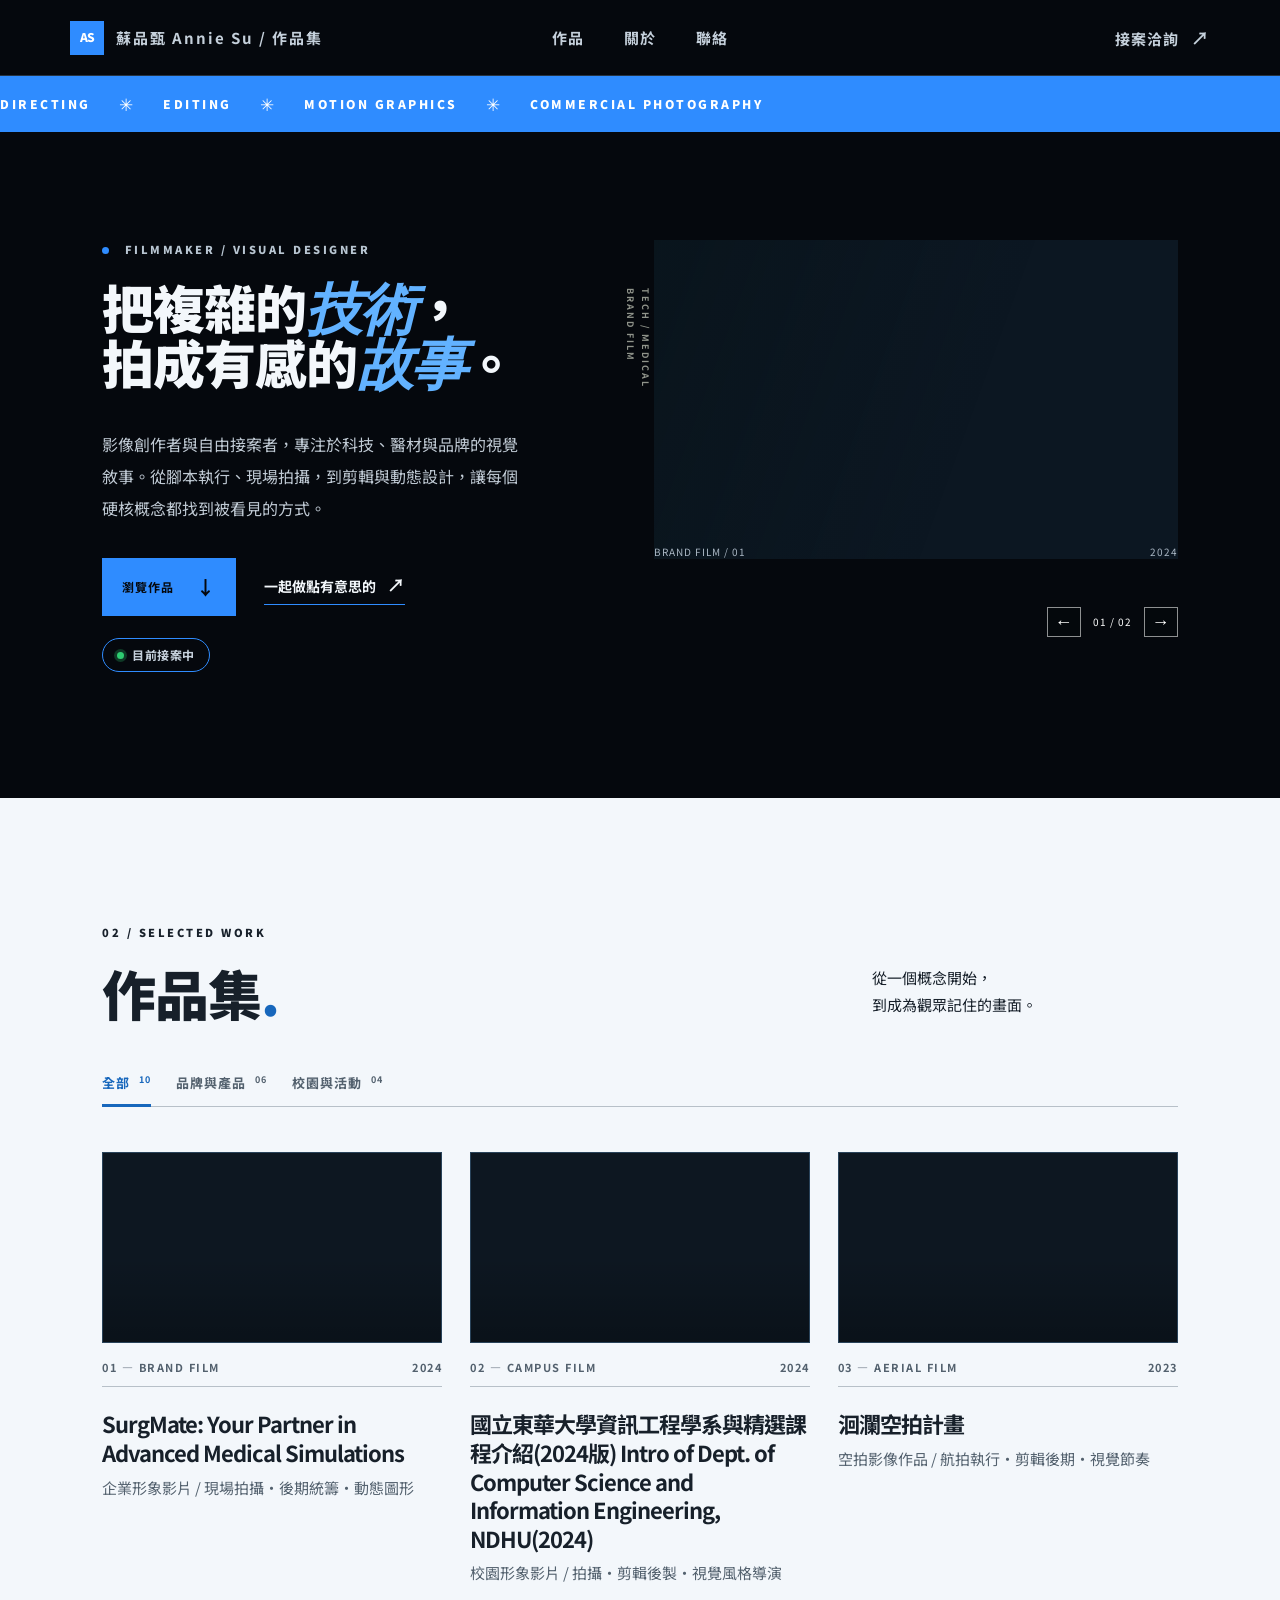
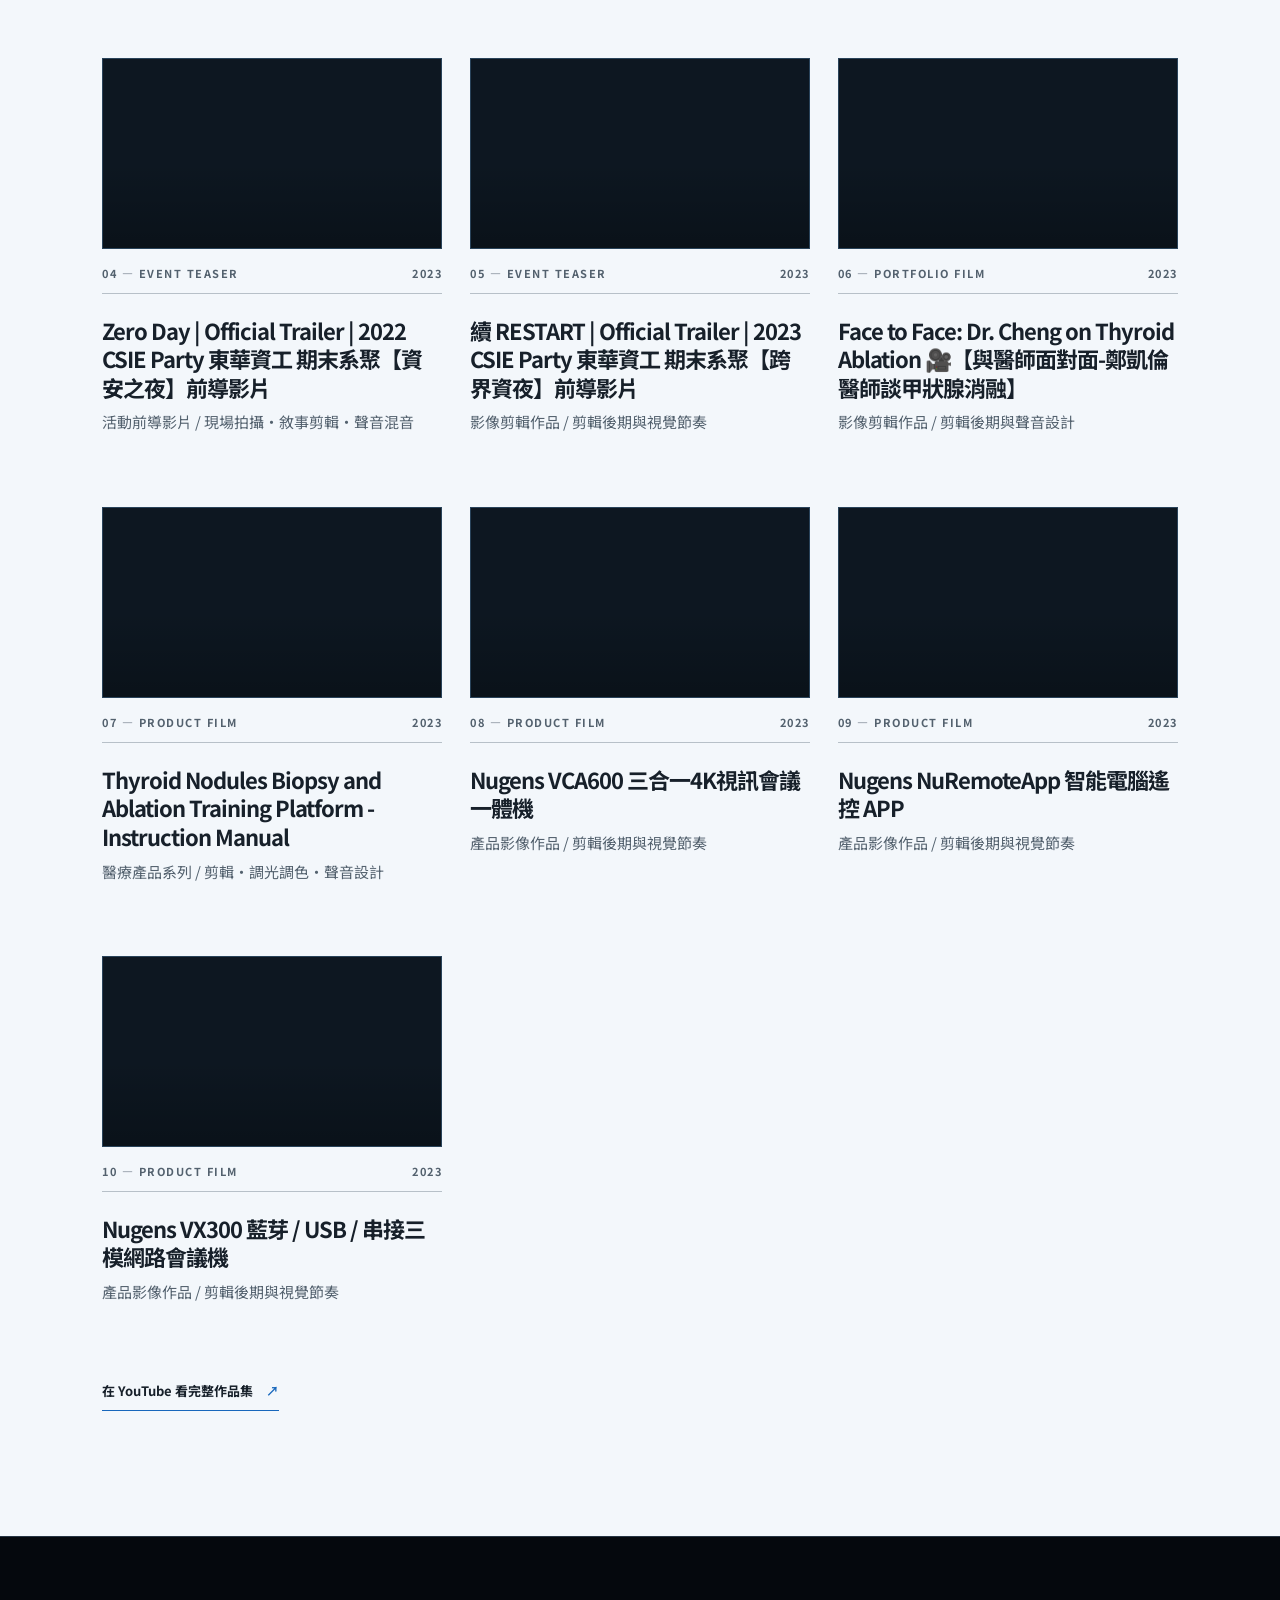
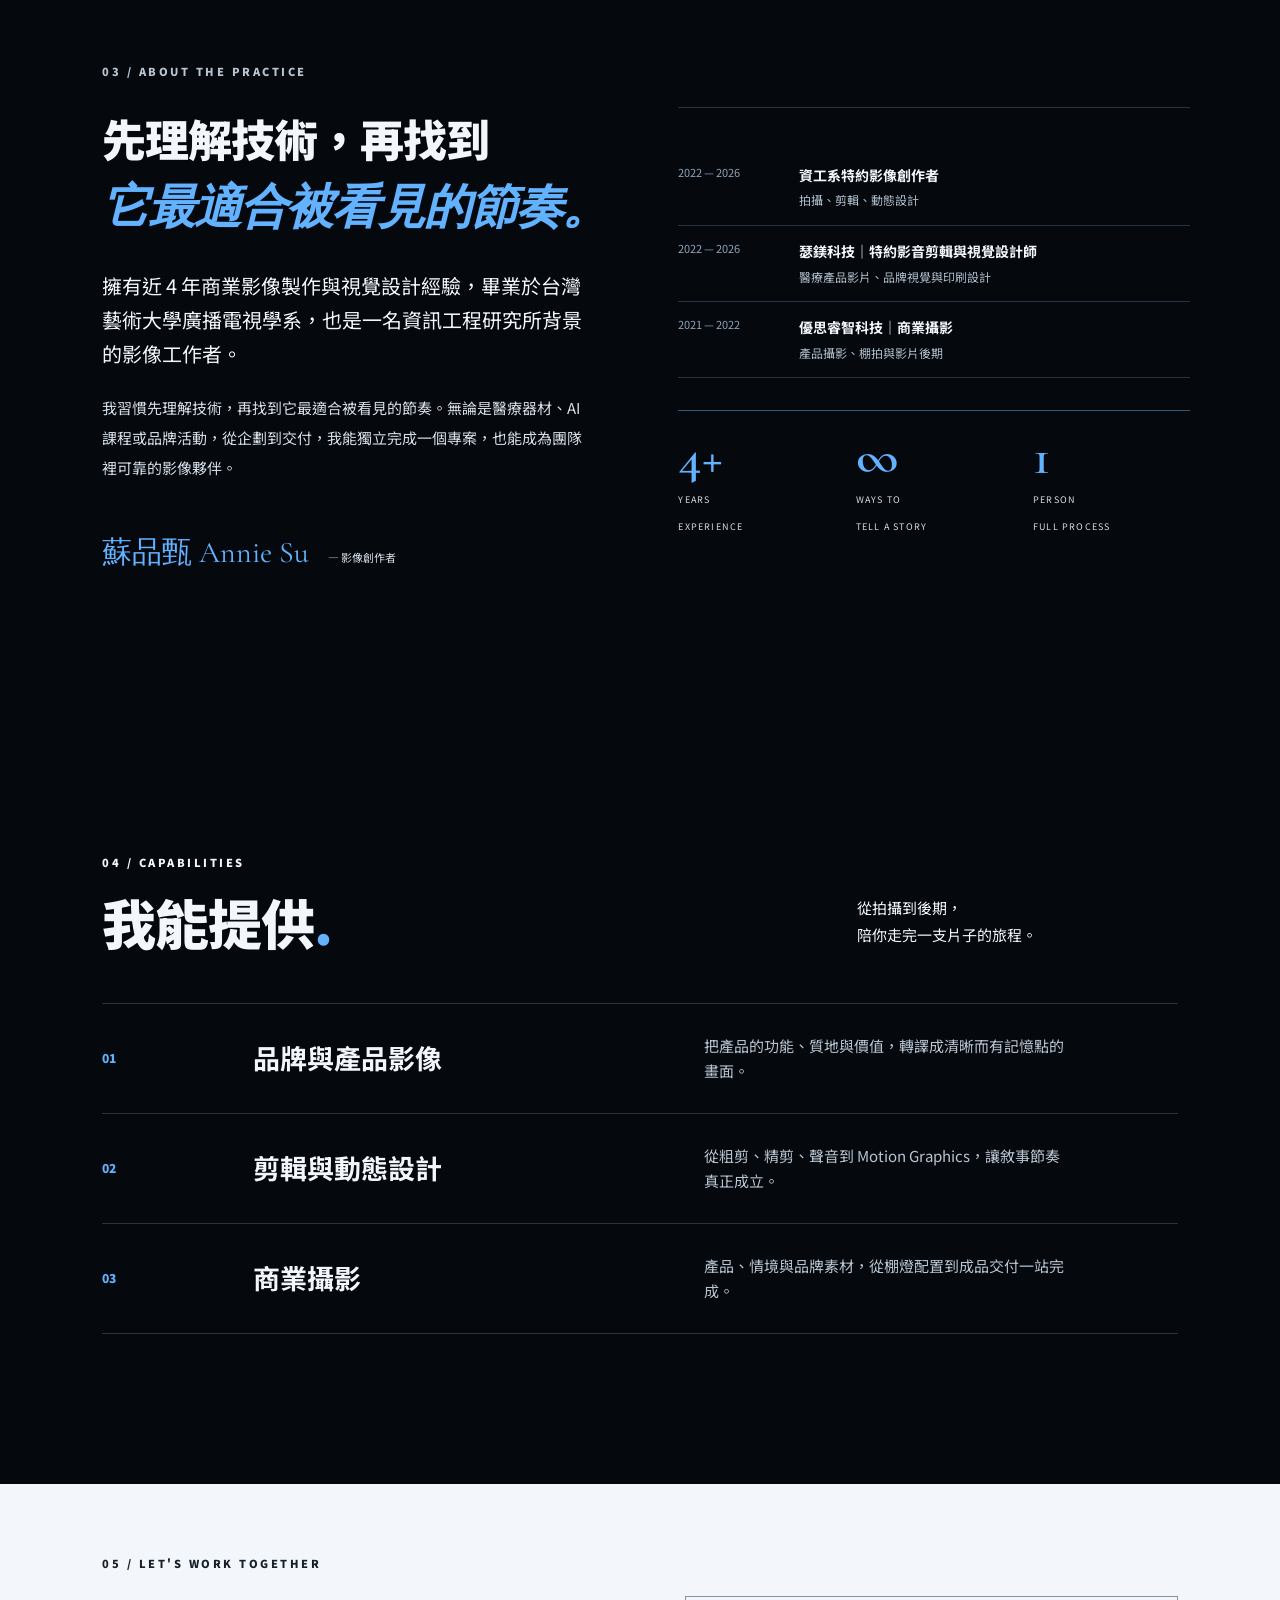
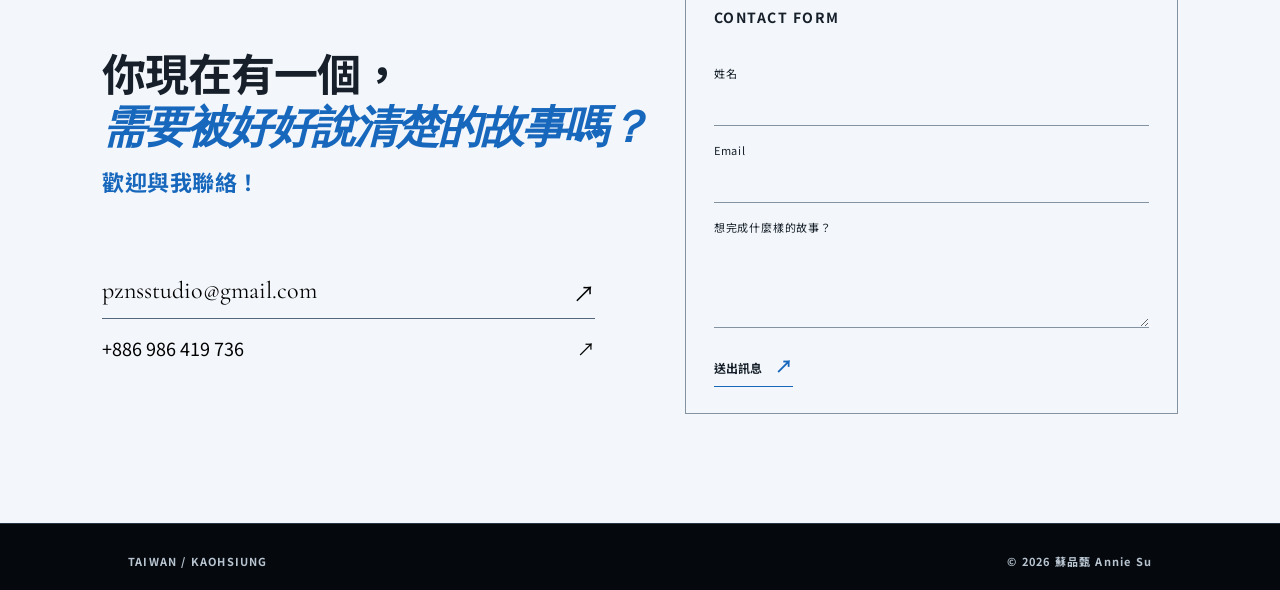
==== index.html @ aeddc02b "Update index.html" ====
<!doctype html>
<html lang="zh-Hant">
<head>
  <meta charset="UTF-8">
  <meta name="viewport" content="width=device-width, initial-scale=1.0">
  <meta name="description" content="蘇品甄 Annie Su 的影視製作與視覺設計作品集">
  <title>蘇品甄 Annie Su | Film & Visual Storytelling</title>
  <link rel="icon" type="image/svg+xml" href="favicon.svg">
  <link rel="preconnect" href="https://fonts.googleapis.com">
  <link rel="preconnect" href="https://fonts.gstatic.com" crossorigin>
  <link href="https://fonts.googleapis.com/css2?family=Cormorant+Garamond:wght@500;600;700&family=Noto+Sans+TC:wght@400;500;700;900&display=swap" rel="stylesheet">
  <link rel="stylesheet" href="style.css">
  <link rel="stylesheet" href="theme.css">
  <style>.contact-bottom{margin-bottom:-120px!important}@media(max-width:800px){.contact-bottom{margin-bottom:0!important}}</style>
  <style>.contact{position:relative}.contact-form{border:1px solid #7b8794;padding:26px 28px;background:rgba(255,255,255,.22);align-self:start;transform:translateY(-235px)}.contact-form-title{margin:0 0 22px;color:#17202a;font:700 14px var(--sans);letter-spacing:1.5px}.contact-bottom{transform:translateY(-120px)!important;margin-top:40px!important;align-items:baseline;padding-bottom:0}.contact{min-height:0!important;padding-bottom:0!important}@media(max-width:800px){.contact-form{padding:22px 20px;margin-top:40px;transform:none}.contact-bottom{transform:none!important}}</style>
  <style>.contact{background:var(--ink)!important;color:var(--paper)}.contact-top>p:last-child,.contact h2,.contact-email,.contact-phone{color:var(--paper)}.contact h2 em{color:#62b2ff}.contact-form{border-color:#52677b;background:#0d1721}.contact-form label{color:#b8c5d1}.contact-form input,.contact-form textarea{color:var(--paper);border-color:#52677b}.contact-form button{color:var(--paper);border-color:#62b2ff}.contact-bottom{background:var(--ink);color:#b8c5d1;border-top:1px solid #263443;padding:28px 10vw 20px;margin-top:0!important;transform:none!important}.contact-bottom span:nth-child(2){color:var(--paper)}
  </style>
  <style>.contact .eyebrow{color:#b8c5d1}.contact-top>p,.contact-top>p:last-child{color:#d5dee7}.contact h2{color:#f3f7fb}.contact h2 em{color:#62b2ff}.contact-details a,.contact-email,.contact-phone{color:#f3f7fb!important}.contact-email{border-color:#52677b!important}.contact-phone{border-color:transparent!important}.contact-form-title{color:#f3f7fb!important}.contact-form label{color:#b8c5d1!important}.contact-form input,.contact-form textarea{color:#f3f7fb!important;border-color:#6f8599!important;background:transparent}.contact-form input::placeholder,.contact-form textarea::placeholder{color:#9fb0bf}.contact-form button{color:#f3f7fb!important;border-color:#62b2ff!important}.contact-bottom{color:#b8c5d1!important}.contact-bottom span:nth-child(2){color:#f3f7fb!important}
  </style>
  <style>.contact{background:linear-gradient(90deg,#05080d 0%,#05080d 50%,#f3f7fb 50%,#f3f7fb 100%)!important}.contact-top>p:last-child{color:#17202a}.contact-form{background:#f3f7fb;border-color:#8493a1}.contact-form-title,.contact-form label{color:#17202a!important}.contact-form input,.contact-form textarea{color:#17202a!important;border-color:#8493a1!important}.contact-form button{color:#17202a!important;border-color:#1767bc!important}.contact-form button span{color:#1767bc}.contact-bottom{background:#05080d}@media(max-width:800px){.contact{background:#05080d!important}.contact-form{background:#f3f7fb}}
  </style>
  <style>.contact{background:#f3f7fb!important;color:#17202a}.contact .eyebrow,.contact-top>p,.contact-top>p:last-child,.contact h2,.contact-email,.contact-phone{color:#17202a!important}.contact h2 em{color:#1767bc}.contact-form{background:#f3f7fb;border-color:#8493a1}.contact-form-title,.contact-form label{color:#17202a!important}.contact-form input,.contact-form textarea{color:#17202a!important;border-color:#8493a1!important}.contact-form button{color:#17202a!important;border-color:#1767bc!important}.contact-bottom{background:#05080d;color:#b8c5d1!important}@media(max-width:800px){.contact{background:#f3f7fb!important}}
  </style>
  <style>.contact-form{margin-bottom:-235px}@media(max-width:800px){.contact-form{margin-bottom:0}}.contact-top>p:last-child{display:none}</style>
  <style>.contact h2{font-size:clamp(24px,2.8vw,30px)}@media(max-width:800px){.contact h2{font-size:clamp(26px,7vw,38px)}}</style>
  <style>.hero,.about{background:#05080d!important;color:#f3f7fb}.work,.services{background:#f3f7fb!important;color:#17202a}.work .eyebrow,.services .eyebrow,.work .section-heading h2,.services .section-heading h2,.work .section-note,.services .section-note{color:#17202a}.work .section-heading h2 span,.services .section-heading h2 span{color:#1767bc}.work .filter-bar{border-color:#b7c0c8}.work .filter{color:#53616e}.work .filter.active{color:#1767bc}.work .filter.active:after{background:#1767bc}.work .project-meta{border-color:#b7c0c8;color:#53616e}.work .project-card h3{color:#17202a}.work .project-card h3 em{color:#1767bc}.work .project-card p{color:#53616e}.work .all-work-link{border-color:#1767bc;color:#17202a}.work .all-work-link span{color:#1767bc}.services .service-list,.services .service-list>div{border-color:#b7c0c8}.services .service-list span{color:#1767bc}.services .service-list h3{color:#17202a}.services .service-list p{color:#53616e}.services .service-list>div{background:transparent}
  </style>
  <style>.services{background:#05080d!important;color:#f3f7fb}.services .eyebrow,.services .section-heading h2,.services .section-note{color:#f3f7fb}.services .section-heading h2 span{color:#62b2ff}.services .service-list,.services .service-list>div{border-color:#263443}.services .service-list span{color:#62b2ff}.services .service-list h3{color:#f3f7fb}.services .service-list p{color:#b8c5d1}
  </style>
  <style>.hero{padding-top:20vh;padding-bottom:20vh}@media(max-width:800px){.hero{padding-top:10vh;padding-bottom:10vh}}</style>
  </style>
  </style>
  </style>
  </style>
  <style>.contact h2{font-size:clamp(38px,4.5vw,66px);line-height:1.15;margin:50px 0 40px}</style>
  <style>:root{--section-space:clamp(80px,10vw,125px)}.hero,.work,.about,.services,.contact{padding-top:var(--section-space);padding-bottom:var(--section-space)}@media(max-width:800px){:root{--section-space:72px}.hero,.work,.about,.services,.contact{padding-top:var(--section-space);padding-bottom:var(--section-space)}}</style>
  <style>.about,.services,.contact{padding-top:125px;padding-bottom:150px}@media(max-width:800px){.about,.services,.contact{padding-top:85px;padding-bottom:100px}}</style>
  <style>.contact{padding-top:70px;padding-bottom:10px}@media(max-width:800px){.contact{padding-top:55px;padding-bottom:55px}}</style>
  <style>.contact{min-height:50;display:flex;flex-direction:column;padding-bottom:1}.contact-bottom{margin-top:70px}</style>
  <style>.contact-bottom{margin-top:20px;font-size:11px;letter-spacing:1.2px}</style>
  <style>.contact-grid{display:grid;grid-template-columns:minmax(250px,1fr) minmax(320px,1fr);gap:7vw;margin-top:35px}.contact-details{display:flex;flex-direction:column;gap:16px}.contact-email,.contact-phone{display:block;max-width:680px;padding-bottom:10px;border-bottom:1px solid #7b858f;font:20px var(--serif);color:var(--ink)}.contact-phone{font:16px var(--sans);border:0;padding:0}.contact-email span,.contact-phone span{float:right}.contact-form{display:grid;gap:16px}.contact-form label{display:grid;gap:6px;color:#3e4d5b;font:11px var(--sans);letter-spacing:.8px}.contact-form input,.contact-form textarea{width:100%;border:0;border-bottom:1px solid #8d99a4;background:transparent;color:var(--ink);font:16px var(--sans);padding:7px 0;outline:0;resize:vertical}.contact-form input:focus,.contact-form textarea:focus{border-color:#1767bc}.contact-form button{justify-self:start;border:0;border-bottom:1px solid var(--ink);background:transparent;color:var(--ink);cursor:pointer;font:700 12px var(--sans);padding:8px 0}.contact-form button span{color:#1767bc;font-size:18px;margin-left:10px}@media(max-width:800px){.contact-grid{display:block;margin-top:30px}.contact-form{margin-top:48px}.contact-bottom{margin-top:40px}}</style>
  <style>.contact{padding-bottom:60}.contact-bottom{align-items:baseline;transform:translateY(60px)}.contact-bottom span:first-child{transform:none}</style>
  <style>
    :root{--ink:#05080d;--paper:#f3f7fb;--lime:#2f8cff;--muted:#a6b2bf;--line:#263443}
    body{background:var(--ink);color:var(--paper);font-size:16px}
    .site-header{background:var(--ink);border-bottom-color:var(--line)}
    .brand span,.button-dark{background:#2f8cff;color:#05080d}.brand small,.header-mail,.nav{color:#c5d0db}
    .nav a:hover,.text-link:hover{color:#62b2ff}.hero{min-height:auto;align-items:start;padding-top:12vh;padding-bottom:8vh;background:radial-gradient(circle at 85% 20%,#102c4c,transparent 32%),var(--ink)}
    .hero h1,.section-heading h2,.project-card h3,.service-list h3{color:var(--paper)}.hero h1{font-size:clamp(38px,4.5vw,66px)}.hero h1 em{font-family:var(--serif);font-weight:600;font-style:italic;letter-spacing:-2px;color:#62b2ff}.project-card h3 em,.about h2 em{color:#62b2ff}
    .hero-intro{color:#c0cad4;font-size:16px;line-height:2}.eyebrow{color:#b8c5d1;font-size:11px}.dot{background:#2f8cff}
    .text-link{border-color:#2f8cff;color:var(--paper);font-size:14px}.hero-image-wrap{background:#0c1722;border-color:#31516b;aspect-ratio:auto;overflow:visible}.hero-image-wrap:after{pointer-events:none}.hero-image-wrap img,.hero-image-wrap iframe{width:100%;height:100%;display:block;border:0}.hero-carousel{position:relative;overflow:visible}.hero-slide{position:absolute;inset:0;width:100%;height:auto;overflow:visible;opacity:0;visibility:hidden;transition:opacity .45s ease;display:flex;flex-direction:column}.hero-slide.is-active{position:relative;opacity:1;visibility:visible}.hero-carousel.direction-next .hero-slide.is-active{animation:heroSlideFromRight .55s cubic-bezier(.2,.75,.25,1) both}.hero-carousel.direction-prev .hero-slide.is-active{animation:heroSlideFromLeft .55s cubic-bezier(.2,.75,.25,1) both}@keyframes heroSlideFromRight{from{opacity:0;transform:translateX(42px)}to{opacity:1;transform:translateX(0)}}@keyframes heroSlideFromLeft{from{opacity:0;transform:translateX(-42px)}to{opacity:1;transform:translateX(0)}}.hero-slide iframe{position:relative;inset:auto;aspect-ratio:16/9;height:auto;flex:none}.hero-slide .image-caption{position:static;order:2;display:flex;justify-content:space-between;padding:10px 0 0;color:#aab7c4;font:10px var(--sans);letter-spacing:1px}.hero-carousel-controls{position:absolute;right:0;top:calc(100% + 48px);display:flex;align-items:center;gap:12px;z-index:3;color:#fff;font-size:10px}.hero-carousel-button{width:34px;height:30px;border:1px solid rgba(255,255,255,.55);background:rgba(5,8,13,.75);color:#fff;cursor:pointer;font-size:18px;line-height:1}.hero-carousel-button:hover{background:#2f8cff;color:#05080d;border-color:#2f8cff}.hero-carousel-status{font:10px var(--sans);letter-spacing:1px}.hero-stamp,.marquee{background:#2f8cff;border-color:#2f8cff;color:#05080d}
    .section-note,.project-card p,.service-list p{color:#a9b5c0;font-size:15px}.filter{color:#9aa8b5;font-size:13px}.filter.active{color:#62b2ff}.filter.active:after{background:#2f8cff}
    .project-grid{grid-template-columns:repeat(3,minmax(0,1fr));gap:72px 28px;align-items:start}.project-card,.project-card:nth-child(even),.project-card.project-featured{margin-top:0;grid-column:span 1}.project-media{aspect-ratio:16/9;border:1px solid #29435a;background:#0d1721}.project-media:after{pointer-events:none}.project-media iframe{position:relative;z-index:1;width:100%;height:100%;display:block}.project-meta{border-color:var(--line);color:#9eabb7;font-size:11px}.project-card h3,.project-featured h3{font-size:22px;line-height:1.3}.project-card h3 em{font-size:1.12em}.all-work-link{border-color:#2f8cff;color:var(--paper)}.all-work-link span{color:#62b2ff}
    .playlist-section{background:#09121d}.playlist-frame{aspect-ratio:16/7;background:#03070b;border-color:#29435a}.playlist-frame iframe{width:100%;height:100%;display:block;border:0}.about{display:block;position:relative;background:#05080d;color:#f3f7fb;border-top:1px solid #263443}.about .eyebrow{color:#b8c5d1}.about h2{color:#f3f7fb}.about h2 em{color:#62b2ff}.about-layout{display:block}.about-main{width:calc(50% - 4vw)}.about-main>p:not(.eyebrow){color:#d5dee7;font-size:15px}.about-lead{color:#f3f7fb!important;font-size:20px!important}.about-right{position:absolute;top:170px;right:7vw;width:40%;margin-left:0;transform:none}.about-experience{border-top:1px solid #263443;padding-top:24px}.about-experience .eyebrow{margin-bottom:18px}.experience-item{display:grid;grid-template-columns:105px 1fr;gap:0 16px;border-bottom:1px solid #263443;padding:14px 0}.experience-item span{grid-row:span 2;color:#8fa4b8;font:11px var(--sans)}.experience-item strong{color:#f3f7fb;font-size:14px;font-weight:700}.experience-item small{color:#aebdca;font-size:12px;margin-top:3px}.about-facts{border-color:#385878;margin:32px 0 0;align-self:start}.about-facts strong,.signature{color:#62b2ff}.about-facts span,.signature span{color:#d5dee7}.services{background:var(--ink)}.service-list,.service-list>div{border-color:var(--line)}.service-list span{color:#62b2ff}.contact{background:var(--paper);color:var(--ink)}.contact h2 em{color:#1767bc}
    @media(max-width:1000px){.project-grid{grid-template-columns:repeat(2,minmax(0,1fr));gap:55px 22px}.project-card.project-featured{grid-column:span 1}}
    @media(max-width:800px){.hero h1,.contact h2{font-size:clamp(36px,10vw,56px)}.contact h2{line-height:1.15;margin:50px 0 40px}.project-grid{display:block}.project-card,.project-card.project-featured{margin:0 0 60px}.project-featured h3{font-size:29px}.project-card h3{font-size:22px}.playlist-frame{aspect-ratio:1.12}.about-layout{display:block}.about-main{width:auto}.about-right{position:static;width:auto;margin-left:0;transform:none}}
  </style>
  <style>.contact h2{font-size:clamp(24px,2.8vw,42px)!important}.contact .contact-details .contact-email,.contact .contact-details .contact-phone{font-size:24px!important;color:#000!important;-webkit-text-fill-color:#000!important}.contact .contact-details .contact-phone{font-size:18px!important}.contact .contact-details .contact-email span,.contact .contact-details .contact-phone span{color:#000!important;-webkit-text-fill-color:#000!important}.brand small{font-size:15px!important}.nav{font-size:15px!important}.header-mail{font-size:15px!important}@media(max-width:800px){.contact h2{font-size:clamp(26px,7vw,38px)!important}.contact .contact-details .contact-email{font-size:20px!important}.contact .contact-details .contact-phone{font-size:16px!important}.brand small{font-size:11px!important}.nav{font-size:13px!important}.header-mail{font-size:12px!important}}
  </style>
  <style>.contact{padding-bottom:64px!important}@media(max-width:800px){.contact{padding-bottom:40px!important}}</style>
  <style>.hero{padding-bottom:14vh}@media(max-width:800px){.hero{padding-bottom:10vh}}</style>
  <style>.marquee{color:#fff!important}</style>
  <style>.site-header{position:relative}.nav{position:absolute;left:50%;top:50%;transform:translate(-50%,-50%)}</style>
  <style>.brand span{color:#fff!important}</style>
  <style>.marquee{overflow:hidden}.marquee-track{animation:marqueeScrollOnce 24s linear infinite!important;white-space:nowrap}</style>
  <style>.contact-bottom span:last-child{display:none!important}</style>
  <style>.contact-bottom span:nth-child(2){color:#b8c5d1!important}</style>
  <style>.contact-subnote{margin:-30px 0 40px;font-size:22px;font-weight:700;letter-spacing:.5px;color:#1767bc}@media(max-width:800px){.contact-subnote{margin:-20px 0 30px;font-size:18px}}</style>
  <style>.hero h1,.section-heading h2,.about h2,.contact h2{letter-spacing:-1px!important}</style>
  <style>.contact h2{font-size:56px!important}@media(max-width:800px){.contact h2{font-size:48px!important}}@keyframes marqueeScrollOnce{from{transform:translateX(100vw)}to{transform:translateX(-100%)}}</style>
  <style>.contact-form-title{margin-top:-16px!important}.contact-form{transform:translateY(-280px)!important}@media(max-width:800px){.contact-form{transform:none!important}}</style>
  <style>.hero-status{display:inline-flex;align-items:center;gap:8px;margin:22px 0 0;padding:6px 14px;border:1px solid #2f8cff;border-radius:20px;color:#c5d0db;font-size:12px;font-weight:700;letter-spacing:.5px}.hero-status-dot{width:7px;height:7px;border-radius:50%;background:#2ecc71;box-shadow:0 0 0 3px rgba(46,204,113,.25)}</style>
  <style>.section-heading h2{font-size:54px!important}.about h2,.contact h2{font-size:48px!important}@media(max-width:800px){.section-heading h2{font-size:42px!important}.about h2,.contact h2{font-size:40px!important}}</style>
  <style>.about h2,.contact h2{font-size:44px!important}@media(max-width:800px){.about h2,.contact h2{font-size:34px!important}}</style>
  <style>.hero h1{font-size:52px!important}@media(max-width:800px){.hero h1{font-size:38px!important}}</style>
  <style>.about .section-heading{margin-bottom:24px!important}.about h2{line-height:1.5!important;margin:0!important}</style>
</head>
<body>
  <header class="site-header">
    <a class="brand" href="#top" aria-label="回到首頁"><span>AS</span><small>蘇品甄 Annie Su / 作品集</small></a>
    <nav class="nav" aria-label="主要導覽">
      <a href="#work">作品</a>
      <a href="#about">關於</a>
      <a href="#contact">聯絡</a>
    </nav>
    <a class="header-mail" href="#contact">接案洽詢 <span>↗</span></a>
  </header>

  <main id="top">
    <section class="marquee" aria-label="專業領域">
      <div class="marquee-track"><span>DIRECTING</span><b>✳</b><span>EDITING</span><b>✳</b><span>MOTION GRAPHICS</span><b>✳</b><span>COMMERCIAL PHOTOGRAPHY</span></div>
    </section>
    <section class="hero section-pad">
      <div class="hero-copy">
        <p class="eyebrow"><span class="dot"></span> FILMMAKER / VISUAL DESIGNER</p>
        <h1>把複雜的<em>技術</em>，<br>拍成有感的<em>故事</em>。</h1>
        <p class="hero-intro">影像創作者與自由接案者，專注於科技、醫材與品牌的視覺敘事。從腳本執行、現場拍攝，到剪輯與動態設計，讓每個硬核概念都找到被看見的方式。</p>
        <div class="hero-actions">
          <a class="button button-dark" href="#work">瀏覽作品 <span>↓</span></a>
          <a class="text-link" href="#contact">一起做點有意思的 <span>↗</span></a>
        </div>
        <p class="hero-status"><span class="hero-status-dot"></span>目前接案中</p>
      </div>
      <div class="hero-visual">
        <div class="hero-image-wrap hero-carousel" aria-label="主打影片輪播">
          <div class="hero-slide is-active"><iframe src="https://www.youtube.com/embed/hBSYGhHjJ7w?autoplay=1&mute=1&playsinline=1&rel=0" title="企業形象影片" loading="eager" allow="accelerometer; autoplay; clipboard-write; encrypted-media; gyroscope; picture-in-picture; web-share" allowfullscreen></iframe><div class="image-caption"><span>BRAND FILM / 01</span><span>2024</span></div></div>
          <div class="hero-slide"><iframe src="https://www.youtube.com/embed/25F6uDLEx1c?autoplay=1&mute=1&playsinline=1&rel=0" title="國立東華資工系 2024 招生影片" loading="lazy" allow="accelerometer; autoplay; clipboard-write; encrypted-media; gyroscope; picture-in-picture; web-share" allowfullscreen></iframe><div class="image-caption"><span>CAMPUS FILM / 02</span><span>2024</span></div></div>
          <div class="hero-carousel-controls"><button class="hero-carousel-button" type="button" data-carousel-prev aria-label="上一支主打影片">←</button><span class="hero-carousel-status">01 / 02</span><button class="hero-carousel-button" type="button" data-carousel-next aria-label="下一支主打影片">→</button></div>
        </div>
        <div class="hero-side-note">TECH / MEDICAL<br>BRAND FILM</div>
      </div>
    </section>

    <section class="work section-pad" id="work">
      <div class="section-heading">
        <div><p class="eyebrow">02 / SELECTED WORK</p><h2>作品集<span>.</span></h2></div>
        <p class="section-note">從一個概念開始，<br>到成為觀眾記住的畫面。</p>
      </div>
      <div class="filter-bar" role="group" aria-label="作品分類">
        <button class="filter active" data-filter="all">全部 <sup>10</sup></button>
        <button class="filter" data-filter="brand">品牌與產品 <sup>06</sup></button>
        <button class="filter" data-filter="campus">校園與活動 <sup>04</sup></button>
      </div>
      <div class="project-grid">
        <article class="project-card project-featured" data-category="brand">
          <div class="project-media"><iframe style="width:100%;height:100%;border:0;display:block" src="https://www.youtube.com/embed/hBSYGhHjJ7w" title="企業形象影片" loading="lazy" allow="accelerometer; autoplay; clipboard-write; encrypted-media; gyroscope; picture-in-picture; web-share" allowfullscreen></iframe></div>
          <div class="project-meta"><span>01 — BRAND FILM</span><span>2024</span></div>
          <h3>SurgMate: Your Partner in Advanced Medical Simulations</h3>
          <p>企業形象影片 / 現場拍攝・後期統籌・動態圖形</p>
        </article>
        <article class="project-card project-featured project-featured-campus" data-category="campus">
          <div class="project-media"><iframe style="width:100%;height:100%;border:0;display:block" src="https://www.youtube.com/embed/25F6uDLEx1c" title="國立東華資工系 2024 招生影片" loading="lazy" allow="accelerometer; autoplay; clipboard-write; encrypted-media; gyroscope; picture-in-picture; web-share" allowfullscreen></iframe></div>
          <div class="project-meta"><span>02 — CAMPUS FILM</span><span>2024</span></div>
          <h3>國立東華大學資訊工程學系與精選課程介紹(2024版) Intro of Dept. of Computer Science and Information Engineering, NDHU(2024)</h3>
          <p>校園形象影片 / 拍攝・剪輯後製・視覺風格導演</p>
        </article>
        <article class="project-card" data-category="campus">
          <div class="project-media"><iframe style="width:100%;height:100%;border:0;display:block" src="https://www.youtube.com/embed/MjLD7ILRKbI" title="洄瀾空拍計畫" loading="lazy" allow="accelerometer; autoplay; clipboard-write; encrypted-media; gyroscope; picture-in-picture; web-share" allowfullscreen></iframe></div>
          <div class="project-meta"><span>03 — AERIAL FILM</span><span>2023</span></div>
          <h3>洄瀾空拍計畫</h3>
          <p>空拍影像作品 / 航拍執行・剪輯後期・視覺節奏</p>
        </article>
        <article class="project-card" data-category="campus">
          <div class="project-media"><iframe style="width:100%;height:100%;border:0;display:block" src="https://www.youtube.com/embed/8z_ahuklfuI" title="資安之夜前導影片" loading="lazy" allow="accelerometer; autoplay; clipboard-write; encrypted-media; gyroscope; picture-in-picture; web-share" allowfullscreen></iframe></div>
          <div class="project-meta"><span>04 — EVENT TEASER</span><span>2023</span></div>
          <h3>Zero Day | Official Trailer | 2022 CSIE Party 東華資工 期末系聚【資安之夜】前導影片</h3>
          <p>活動前導影片 / 現場拍攝・敘事剪輯・聲音混音</p>
        </article>
        <article class="project-card" data-category="campus">
          <div class="project-media"><iframe style="width:100%;height:100%;border:0;display:block" src="https://www.youtube.com/embed/S0kFwiOZrYU" title="作品集影片 S0kFwiOZrYU" loading="lazy" allow="accelerometer; autoplay; clipboard-write; encrypted-media; gyroscope; picture-in-picture; web-share" allowfullscreen></iframe></div>
          <div class="project-meta"><span>05 — EVENT TEASER</span><span>2023</span></div>
          <h3>續 RESTART | Official Trailer | 2023 CSIE Party 東華資工 期末系聚【跨界資夜】前導影片</h3>
          <p>影像剪輯作品 / 剪輯後期與視覺節奏</p>
        </article>
        <article class="project-card" data-category="brand">
          <div class="project-media"><iframe style="width:100%;height:100%;border:0;display:block" src="https://www.youtube.com/embed/odRZ7FwY9UM" title="作品集影片 odRZ7FwY9UM" loading="lazy" allow="accelerometer; autoplay; clipboard-write; encrypted-media; gyroscope; picture-in-picture; web-share" allowfullscreen></iframe></div>
          <div class="project-meta"><span>06 — PORTFOLIO FILM</span><span>2023</span></div>
          <h3>Face to Face: Dr. Cheng on Thyroid Ablation 🎥【與醫師面對面-鄭凱倫醫師談甲狀腺消融】</h3>
          <p>影像剪輯作品 / 剪輯後期與聲音設計</p>
        </article>
        <article class="project-card" data-category="brand">
          <div class="project-media"><iframe style="width:100%;height:100%;border:0;display:block" src="https://www.youtube.com/embed/dpRZTDgmmaQ" title="產品介紹影片" loading="lazy" allow="accelerometer; autoplay; clipboard-write; encrypted-media; gyroscope; picture-in-picture; web-share" allowfullscreen></iframe></div>
          <div class="project-meta"><span>07 — PRODUCT FILM</span><span>2023</span></div>
          <h3>Thyroid Nodules Biopsy and Ablation Training Platform - Instruction Manual</h3>
          <p>醫療產品系列 / 剪輯・調光調色・聲音設計</p>
        </article>
        <article class="project-card" data-category="brand">
          <div class="project-media"><iframe style="width:100%;height:100%;border:0;display:block" src="https://www.youtube.com/embed/XEGN2Q0KSWo" title="作品集影片 XEGN2Q0KSWo" loading="lazy" allow="accelerometer; autoplay; clipboard-write; encrypted-media; gyroscope; picture-in-picture; web-share" allowfullscreen></iframe></div>
          <div class="project-meta"><span>08 — PRODUCT FILM</span><span>2023</span></div>
          <h3>Nugens VCA600 三合一4K視訊會議一體機</h3>
          <p>產品影像作品 / 剪輯後期與視覺節奏</p>
        </article>
        <article class="project-card" data-category="brand">
          <div class="project-media"><iframe style="width:100%;height:100%;border:0;display:block" src="https://www.youtube.com/embed/LPblk1l-Nj0" title="作品集影片 LPblk1l-Nj0" loading="lazy" allow="accelerometer; autoplay; clipboard-write; encrypted-media; gyroscope; picture-in-picture; web-share" allowfullscreen></iframe></div>
          <div class="project-meta"><span>09 — PRODUCT FILM</span><span>2023</span></div>
          <h3>Nugens NuRemoteApp 智能電腦遙控 APP</h3>
          <p>產品影像作品 / 剪輯後期與視覺節奏</p>
        </article>
        <article class="project-card" data-category="brand">
          <div class="project-media"><iframe style="width:100%;height:100%;border:0;display:block" src="https://www.youtube.com/embed/qwVXM6mpIqM" title="作品集影片 qwVXM6mpIqM" loading="lazy" allow="accelerometer; autoplay; clipboard-write; encrypted-media; gyroscope; picture-in-picture; web-share" allowfullscreen></iframe></div>
          <div class="project-meta"><span>10 — PRODUCT FILM</span><span>2023</span></div>
          <h3>Nugens VX300 藍芽 / USB / 串接三模網路會議機</h3>
          <p>產品影像作品 / 剪輯後期與視覺節奏</p>
        </article>
      </div>
      <a class="all-work-link" href="https://www.youtube.com/playlist?list=PLgzaFagdpoWmmlijDgVe1PpTuX2jHR37t" target="_blank" rel="noreferrer">在 YouTube 看完整作品集 <span>↗</span></a>
    </section>

    <section class="about section-pad" id="about">
      <div class="section-heading"><div><p class="eyebrow">03 / ABOUT THE PRACTICE</p><h2>先理解技術，再找到<br><em>它最適合被看見的節奏。</em></h2></div></div>
      <div class="about-layout"><div class="about-main"><p class="about-lead">擁有近 4 年商業影像製作與視覺設計經驗，畢業於台灣藝術大學廣播電視學系，也是一名資訊工程研究所背景的影像工作者。</p><p>我習慣先理解技術，再找到它最適合被看見的節奏。無論是醫療器材、AI 課程或品牌活動，從企劃到交付，我能獨立完成一個專案，也能成為團隊裡可靠的影像夥伴。</p><div class="signature">Annie Su <span>— 影像創作者</span></div></div><div class="about-right"><div class="about-experience"><p class="eyebrow"Experience</p><div class="experience-item"><span>2022 — 2026</span><strong>資工系特約影像創作者</strong><small>拍攝、剪輯、動態設計</small></div><div class="experience-item"><span>2022 — 2026</span><strong>瑟鎂科技｜特約影音剪輯與視覺設計師</strong><small>醫療產品影片、品牌視覺與印刷設計</small></div><div class="experience-item"><span>2021 — 2022</span><strong>優思睿智科技｜商業攝影</strong><small>產品攝影、棚拍與影片後期</small></div></div><div class="about-facts"><div><strong>4+</strong><span>YEARS<br>EXPERIENCE</span></div><div><strong>∞</strong><span>WAYS TO<br>TELL A STORY</span></div><div><strong>1</strong><span>PERSON<br>FULL PROCESS</span></div></div></div></div>
    </section>

    <section class="services section-pad"><div class="section-heading"><div><p class="eyebrow">04 / CAPABILITIES</p><h2>我能提供<span>.</span></h2></div><p class="section-note">從拍攝到後期，<br>陪你走完一支片子的旅程。</p></div><div class="service-list"><div><span>01</span><h3>品牌與產品影像</h3><p>把產品的功能、質地與價值，轉譯成清晰而有記憶點的畫面。</p></div><div><span>02</span><h3>剪輯與動態設計</h3><p>從粗剪、精剪、聲音到 Motion Graphics，讓敘事節奏真正成立。</p></div><div><span>03</span><h3>商業攝影</h3><p>產品、情境與品牌素材，從棚燈配置到成品交付一站完成。</p></div></div></section>

    <section class="contact section-pad" id="contact"><div class="contact-top"><p class="eyebrow">05 / LET'S WORK TOGETHER</p><p></p></div><h2>你現在有一個，<br><em>需要被好好說清楚的故事嗎？</em></h2><p class="contact-subnote">歡迎與我聯絡！</p><div class="contact-grid"><div class="contact-details"><a class="contact-email" href="mailto:pznsstudio@gmail.com">pznsstudio@gmail.com <span>↗</span></a><a class="contact-phone" href="tel:+886986419736">+886 986 419 736 <span>↗</span></a></div><form class="contact-form" id="contact-form"><label>姓名<input name="name" type="text" autocomplete="name" required></label><label>Email<input name="email" type="email" autocomplete="email" required></label><label>想完成什麼樣的故事？<textarea name="message" rows="3" required></textarea></label><button type="submit">送出訊息 <span>↗</span></button></form></div><div class="contact-bottom"><span>TAIWAN / KAOHSIUNG</span><span>© 2026 ANNIE SU</span><span>INSTAGRAM ↗ &nbsp; YOUTUBE ↗</span></div></section>
  </main>
  <script src="script.js"></script>
  <script>const signatureName = document.querySelector('.signature'); if (signatureName) signatureName.firstChild.textContent = '蘇品甄 Annie Su '; const copyrightName = document.querySelector('.contact-bottom span:nth-child(2)'); if (copyrightName) copyrightName.textContent = '© 2026 蘇品甄 Annie Su';</script>
  <script>
    const GOOGLE_FORM_ACTION = 'https://docs.google.com/forms/d/e/1FAIpQLScVlr1CBbJDIQFR8pNjgcPwsn0BJv1cu5yLzQ3pRCHKy5hE-Q/formResponse';
    const GOOGLE_FORM_ENTRIES = { name: 'entry.987879063', email: 'entry.1879893932', message: 'entry.569347642' };
    const contactForm = document.querySelector('#contact-form');
    const contactSubmitButton = contactForm?.querySelector('button[type="submit"]');
    const contactSubmitLabel = contactSubmitButton?.innerHTML;
    contactForm?.addEventListener('submit', async (event) => {
      event.preventDefault();
      const formData = new FormData(contactForm);
      const googleFormData = new URLSearchParams();
      googleFormData.append(GOOGLE_FORM_ENTRIES.name, formData.get('name'));
      googleFormData.append(GOOGLE_FORM_ENTRIES.email, formData.get('email'));
      googleFormData.append(GOOGLE_FORM_ENTRIES.message, formData.get('message'));
      if (contactSubmitButton) { contactSubmitButton.disabled = true; contactSubmitButton.textContent = '送出中...'; }
      try {
        await fetch(GOOGLE_FORM_ACTION, { method: 'POST', mode: 'no-cors', body: googleFormData });
        if (contactSubmitButton) contactSubmitButton.textContent = '已送出，謝謝！';
        contactForm.reset();
      } catch (error) {
        if (contactSubmitButton) contactSubmitButton.textContent = '送出失敗，請直接寄信給我';
      } finally {
        setTimeout(() => { if (contactSubmitButton) { contactSubmitButton.disabled = false; contactSubmitButton.innerHTML = contactSubmitLabel; } }, 4000);
      }
    });
  </script>
  <script>const contactFooter = document.querySelector('.contact-bottom'); const contactSection = document.querySelector('.contact'); if (contactFooter && contactFooter.tagName !== 'FOOTER') { const footerElement = document.createElement('footer'); footerElement.className = contactFooter.className; footerElement.innerHTML = contactFooter.innerHTML; contactFooter.replaceWith(footerElement); } const footerElement = document.querySelector('footer.contact-bottom'); if (footerElement && contactSection) contactSection.after(footerElement);</script>
  <script>const contactFormElement = document.querySelector('#contact-form'); if (contactFormElement && !contactFormElement.querySelector('.contact-form-title')) { const contactFormTitle = document.createElement('h3'); contactFormTitle.className = 'contact-form-title'; contactFormTitle.textContent = 'CONTACT FORM'; contactFormElement.prepend(contactFormTitle); }</script>
</body>
</html>
---- style.css ----
@import url('https://fonts.googleapis.com/css2?family=Cormorant+Garamond:wght@500;600;700&family=Noto+Sans+TC:wght@400;500;700;900&display=swap');
:root{--ink:#1e2220;--paper:#f2f0eb;--lime:#c8e86b;--muted:#747873;--line:#c9cbc3;--serif:'Cormorant Garamond',Georgia,serif;--sans:'Noto Sans TC',sans-serif}*{box-sizing:border-box}html{scroll-behavior:smooth}body{margin:0;background:var(--paper);color:var(--ink);font-family:var(--sans);font-size:15px;line-height:1.7}a{color:inherit;text-decoration:none}.site-header{height:80px;display:flex;align-items:center;justify-content:space-between;padding:0 5.5vw;border-bottom:1px solid var(--line);position:relative;z-index:2}.brand{display:flex;align-items:center;gap:12px;font-weight:900;font-size:18px}.brand span{display:grid;place-items:center;width:34px;height:34px;background:var(--ink);color:var(--lime);font-size:12px;letter-spacing:-1px}.brand small{font-size:10px;letter-spacing:2px;font-weight:700}.nav{display:flex;gap:40px;font-size:12px;font-weight:700;letter-spacing:1px}.nav a{transition:color .25s}.nav a:hover,.text-link:hover{color:#788e28}.header-mail{font-size:12px;font-weight:700;letter-spacing:1px}.header-mail span,.text-link span,.contact-email span{font-size:18px;margin-left:8px}.section-pad{padding-left:8vw;padding-right:8vw}.hero{min-height:calc(100vh - 80px);display:grid;grid-template-columns:43% 57%;align-items:center;padding-top:7vh;padding-bottom:7vh;position:relative}.eyebrow{font-size:10px;letter-spacing:2.5px;font-weight:900;margin:0 0 25px;color:#69706a}.dot{display:inline-block;width:7px;height:7px;border-radius:50%;background:var(--lime);margin-right:10px}.hero h1{font-size:clamp(54px,7vw,108px);line-height:.92;letter-spacing:-4px;margin:0 0 35px;font-weight:900}.hero h1 em,.about h2 em,.contact h2 em,h3 em{font-family:var(--serif);font-weight:600;font-style:italic;letter-spacing:-2px}.hero h1 em{font-size:1.08em;color:#505550}.hero-intro{max-width:420px;color:var(--muted);font-size:14px;line-height:2;margin-bottom:34px}.hero-actions{display:flex;align-items:center;gap:28px}.button{display:inline-flex;align-items:center;gap:22px;padding:13px 20px;font-size:12px;font-weight:700;letter-spacing:1px}.button-dark{background:var(--ink);color:var(--paper)}.button-dark span{font-size:19px;color:var(--lime)}.text-link{font-size:12px;font-weight:700;border-bottom:1px solid var(--ink);padding-bottom:4px}.hero-visual{position:relative;padding-left:7vw}.hero-image-wrap{position:relative;width:100%;max-width:660px;aspect-ratio:1.16;overflow:hidden;background:#121716}.hero-image-wrap:after{content:'';position:absolute;inset:0;background:linear-gradient(110deg,rgba(4,16,17,.3),transparent 60%)}.hero-image-wrap img{width:100%;height:100%;object-fit:cover;filter:saturate(.75);transform:scale(1.02);transition:transform 1s}.hero-image-wrap:hover img{transform:scale(1.08)}.image-caption{position:absolute;bottom:16px;left:18px;right:18px;display:flex;justify-content:space-between;color:white;font-size:9px;letter-spacing:1.5px;z-index:1}.hero-stamp{position:absolute;right:-13px;bottom:-47px;width:135px;height:135px;border:1px solid var(--ink);border-radius:50%;display:grid;place-content:center;text-align:center;font-weight:900;font-size:14px;line-height:1.15;transform:rotate(-14deg);background:var(--lime);z-index:1}.hero-stamp span{font-family:var(--serif);font-size:21px;font-style:italic}.hero-side-note{position:absolute;left:calc(7vw - 32px);top:15%;writing-mode:vertical-rl;font-size:9px;letter-spacing:2px;font-weight:700;color:var(--muted)}.marquee{overflow:hidden;background:var(--lime);padding:12px 0;border-top:1px solid var(--ink);border-bottom:1px solid var(--ink);white-space:nowrap}.marquee-track{display:inline-flex;align-items:center;gap:28px;animation:scroll 26s linear infinite;font-size:12px;letter-spacing:2.5px;font-weight:900}.marquee b{font-size:17px;font-weight:400}@keyframes scroll{to{transform:translateX(-50%)}}.work{padding-top:125px;padding-bottom:150px}.section-heading{display:flex;justify-content:space-between;align-items:end;margin-bottom:55px}.section-heading h2{font-size:64px;line-height:.95;letter-spacing:-3px;margin:0;font-weight:900}.section-heading h2 span{color:#93b931}.section-note{font-size:13px;line-height:1.8;color:var(--muted);margin:0 11vw 0 0}.filter-bar{display:flex;gap:25px;border-bottom:1px solid var(--line);margin-bottom:45px}.filter{border:0;background:none;padding:0 0 13px;color:var(--muted);cursor:pointer;font:700 12px var(--sans);letter-spacing:1px;position:relative}.filter.active{color:var(--ink)}.filter.active:after{content:'';height:3px;position:absolute;bottom:-1px;left:0;right:0;background:var(--ink)}.filter sup{font-size:9px;margin-left:5px}.project-grid{display:grid;grid-template-columns:1.3fr 1fr;gap:75px 5vw}.project-card{transition:opacity .3s,transform .3s}.project-card.hidden{display:none}.project-card:nth-child(even){margin-top:90px}.project-media{display:block;aspect-ratio:1.65;overflow:hidden;position:relative;background:#d8d9d2}.project-media img{width:100%;height:100%;display:block;object-fit:cover;transition:transform .7s,filter .4s;filter:saturate(.72)}.project-media:after{content:'';position:absolute;inset:0;background:linear-gradient(0deg,rgba(0,0,0,.48),transparent 45%);opacity:.5;transition:opacity .3s}.project-media:hover img{transform:scale(1.06);filter:saturate(1)}.project-media:hover:after{opacity:.8}.play{position:absolute;bottom:16px;right:17px;color:#fff;font-size:11px;font-weight:700;letter-spacing:1px;z-index:1}.project-meta{display:flex;justify-content:space-between;border-bottom:1px solid var(--line);padding:15px 0 10px;color:var(--muted);font-size:9px;letter-spacing:1.5px;font-weight:700}.project-card h3{font-size:26px;line-height:1.15;letter-spacing:-1px;margin:22px 0 8px}.project-card h3 em{font-size:1.14em}.project-card p{margin:0;color:var(--muted);font-size:12px}.all-work-link{display:inline-block;margin-top:75px;border-bottom:1px solid var(--ink);font-size:13px;font-weight:700;padding-bottom:8px}.all-work-link span{color:#86a82c;margin-left:10px}.about{background:var(--ink);color:var(--paper);display:grid;grid-template-columns:12% 45% 43%;padding-top:115px;padding-bottom:115px}.about-number{font-family:var(--serif);font-size:34px;color:var(--lime)}.about-main{max-width:570px}.about .eyebrow{color:#9ba39b}.about h2{font-size:56px;line-height:1.08;letter-spacing:-2px;margin:0 0 38px}.about h2 em{color:var(--lime);font-size:1.08em}.about-main>p:not(.eyebrow){color:#aeb4ae;font-size:14px;line-height:2;margin:0 0 22px}.about-lead{color:var(--paper)!important;font-size:19px!important;line-height:1.7!important}.signature{font-family:var(--serif);font-size:30px;margin-top:44px;color:var(--lime)}.signature span{font:11px var(--sans);color:#9ba39b;margin-left:12px}.about-facts{align-self:end;display:grid;grid-template-columns:repeat(3,1fr);gap:20px;border-top:1px solid #4a514b;padding-top:20px;margin-left:4vw}.about-facts strong{display:block;color:var(--lime);font:600 52px var(--serif);line-height:1}.about-facts span{font-size:9px;letter-spacing:1.2px;color:#aeb4ae;line-height:1.4}.services{padding-top:120px;padding-bottom:130px}.service-list{border-top:1px solid var(--ink)}.service-list>div{display:grid;grid-template-columns:14% 42% 44%;align-items:center;border-bottom:1px solid var(--line);padding:29px 0}.service-list span{color:#819d30;font-size:12px;font-weight:900}.service-list h3{margin:0;font-size:27px}.service-list p{margin:0;color:var(--muted);font-size:13px;max-width:360px}.contact{background:var(--lime);padding-top:90px;padding-bottom:25px;min-height:620px;display:flex;flex-direction:column}.contact-top{display:flex;justify-content:space-between}.contact-top .eyebrow{color:#5c6d2b}.contact-top>p:last-child{font-size:13px;font-weight:700;margin:0}.contact h2{font-size:clamp(56px,8vw,115px);line-height:.87;letter-spacing:-5px;margin:auto 0 55px}.contact h2 em{color:#546a18}.contact-email{font:600 clamp(20px,3vw,35px) var(--serif);border-bottom:1px solid var(--ink);padding-bottom:15px;max-width:720px}.contact-email span{font:22px var(--sans);float:right}.contact-bottom{display:flex;justify-content:space-between;font-size:9px;letter-spacing:1.5px;font-weight:700;margin-top:58px}
@media(max-width:800px){.site-header{height:70px;padding:0 6vw}.nav{gap:15px}.header-mail{display:none}.brand small{font-size:8px}.section-pad{padding-left:6vw;padding-right:6vw}.hero{display:block;padding-top:70px;padding-bottom:95px}.hero h1{font-size:clamp(52px,15vw,82px);letter-spacing:-3px}.hero-intro{max-width:100%}.hero-visual{padding:60px 7vw 0 0}.hero-side-note{left:auto;right:-7px;top:48%;font-size:8px}.hero-stamp{right:-15px;bottom:-30px;transform:scale(.8) rotate(-14deg)}.section-heading{align-items:start;display:block;margin-bottom:38px}.section-heading h2{font-size:52px}.section-note{margin:22px 0 0}.work{padding-top:85px;padding-bottom:100px}.filter-bar{gap:17px;overflow:auto}.project-grid{display:block}.project-card,.project-card:nth-child(even){margin:0 0 60px}.project-card h3{font-size:24px}.about{display:block;padding-top:85px;padding-bottom:85px}.about-number{margin-bottom:35px}.about h2{font-size:48px}.about-facts{margin:60px 0 0}.services{padding-top:85px;padding-bottom:90px}.service-list>div{grid-template-columns:16% 84%;padding:23px 0}.service-list h3{font-size:22px}.service-list p{grid-column:2;margin-top:8px}.contact{min-height:570px;padding-top:70px}.contact-top{display:block}.contact-top>p:last-child{margin-top:26px}.contact h2{font-size:clamp(56px,16vw,88px);letter-spacing:-3px;margin:110px 0 45px}.contact-bottom{gap:12px;flex-wrap:wrap}.contact-bottom span:last-child{width:100%}}
---- theme.css ----
:root{--ink:#101312;--paper:#e8e6df;--lime:#ff533d;--muted:#858781;--line:#303431}body{background:var(--ink);color:var(--paper)}.site-header{background:var(--ink);border-bottom-color:var(--line);height:76px}.brand span{background:var(--lime);color:var(--ink)}.brand small,.header-mail,.nav{color:#c2c4bc}.nav a:hover,.text-link:hover{color:var(--lime)}.hero{min-height:calc(100vh - 76px);background:radial-gradient(circle at 88% 28%,#343b32,transparent 28%),var(--ink);padding-top:8vh}.hero h1{letter-spacing:-5px;color:var(--paper)}.hero h1 em{color:var(--lime)}.hero-intro{color:#a3a59e}.eyebrow{color:#a4a79e}.dot{background:var(--lime)}.button-dark{background:var(--lime);color:var(--ink)}.button-dark span{color:var(--ink)}.text-link{border-color:var(--lime);color:var(--paper)}.hero-image-wrap{background:#20241f;border-color:#41453f}.hero-image-wrap img{filter:saturate(.5) contrast(1.1)}.hero-stamp{background:var(--lime);border-color:var(--lime);color:var(--ink)}.hero-side-note{color:#90948b}.marquee{background:var(--lime);border-color:var(--lime);color:var(--ink)}.work,.services{background:var(--ink)}.section-heading h2{color:var(--paper)}.section-heading h2 span{color:var(--lime)}.section-note{color:#979a92}.filter-bar{border-bottom-color:var(--line)}.filter{color:#888b83}.filter.active{color:var(--lime)}.filter.active:after{background:var(--lime)}.project-grid{grid-template-columns:1.45fr 1fr;gap:70px 4vw}.project-card:nth-child(even){margin-top:100px}.project-media{border:1px solid #353a35;background:#1b1e1b}.project-meta{border-color:var(--line);color:#969990}.project-card h3{color:var(--paper)}.project-card h3 em{color:var(--lime)}.project-card p{color:#858981}.all-work-link{border-color:var(--lime);color:var(--paper)}.all-work-link span{color:var(--lime)}.playlist-section{background:#171a17;padding-top:105px;padding-bottom:120px}.playlist-frame{width:100%;aspect-ratio:16/7;background:#090a09;border:1px solid #3c403b}.playlist-frame iframe{width:100%;height:100%;display:block;border:0}.about{background:var(--lime);color:var(--ink)}.about .eyebrow{color:#4c5b30}.about h2{color:var(--ink)}.about h2 em{color:#314719}.about-main>p:not(.eyebrow){color:#38432d}.about-lead{color:var(--ink)!important}.signature{color:#334b19}.about-facts{border-color:#81964c}.about-facts strong{color:#304a16}.about-facts span{color:#465632}.services{padding-top:105px}.service-list{border-color:var(--line)}.service-list>div{border-color:var(--line)}.service-list span{color:var(--lime)}.service-list h3{color:var(--paper)}.service-list p{color:#94978f}.contact{background:var(--paper);color:var(--ink)}.contact-top .eyebrow{color:#6d713f}.contact h2 em{color:#758e31}.contact-email{border-color:var(--ink)}.contact-bottom{color:#666a60}@media(max-width:800px){.hero{padding-top:65px}.hero h1{letter-spacing:-3px}.project-grid{display:block}.project-card,.project-card:nth-child(even){margin-top:0;margin-bottom:60px}.playlist-section{padding-top:75px;padding-bottom:80px}.playlist-frame{aspect-ratio:1.12}.contact{min-height:530px}}
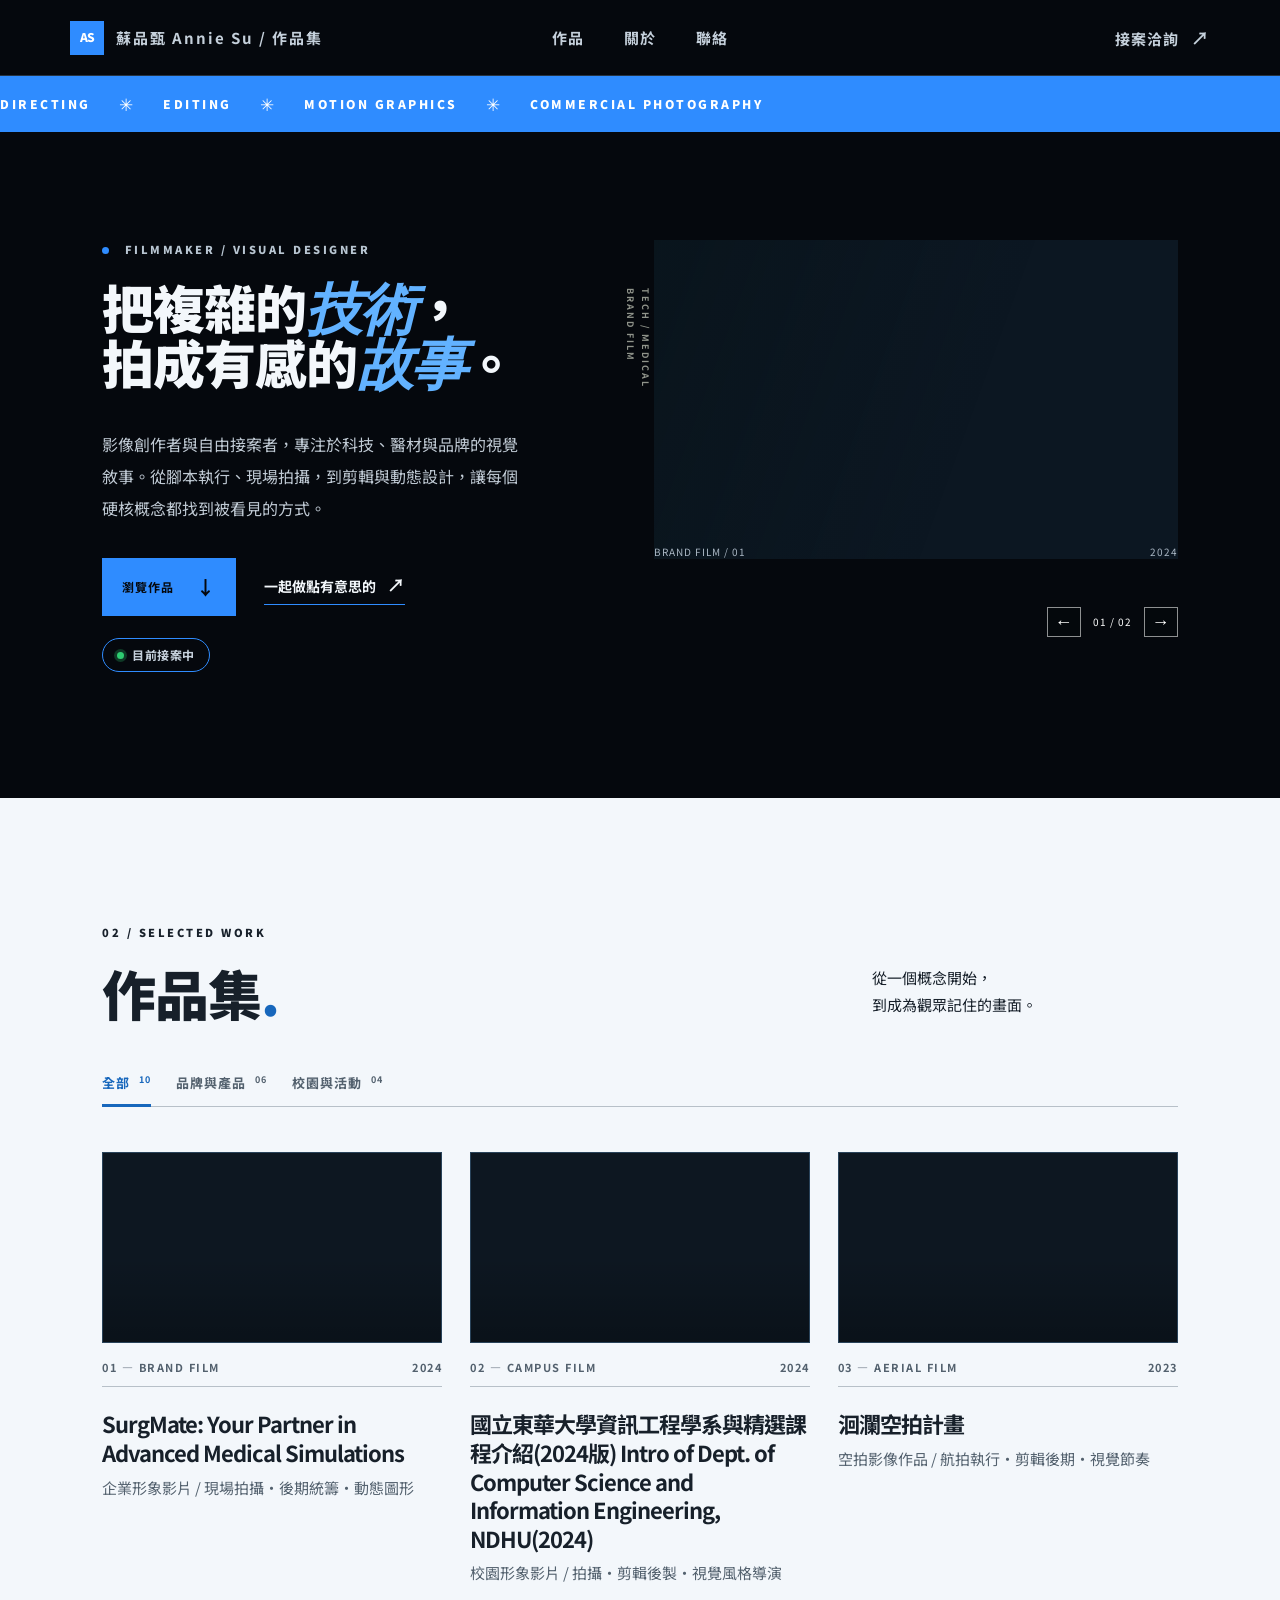
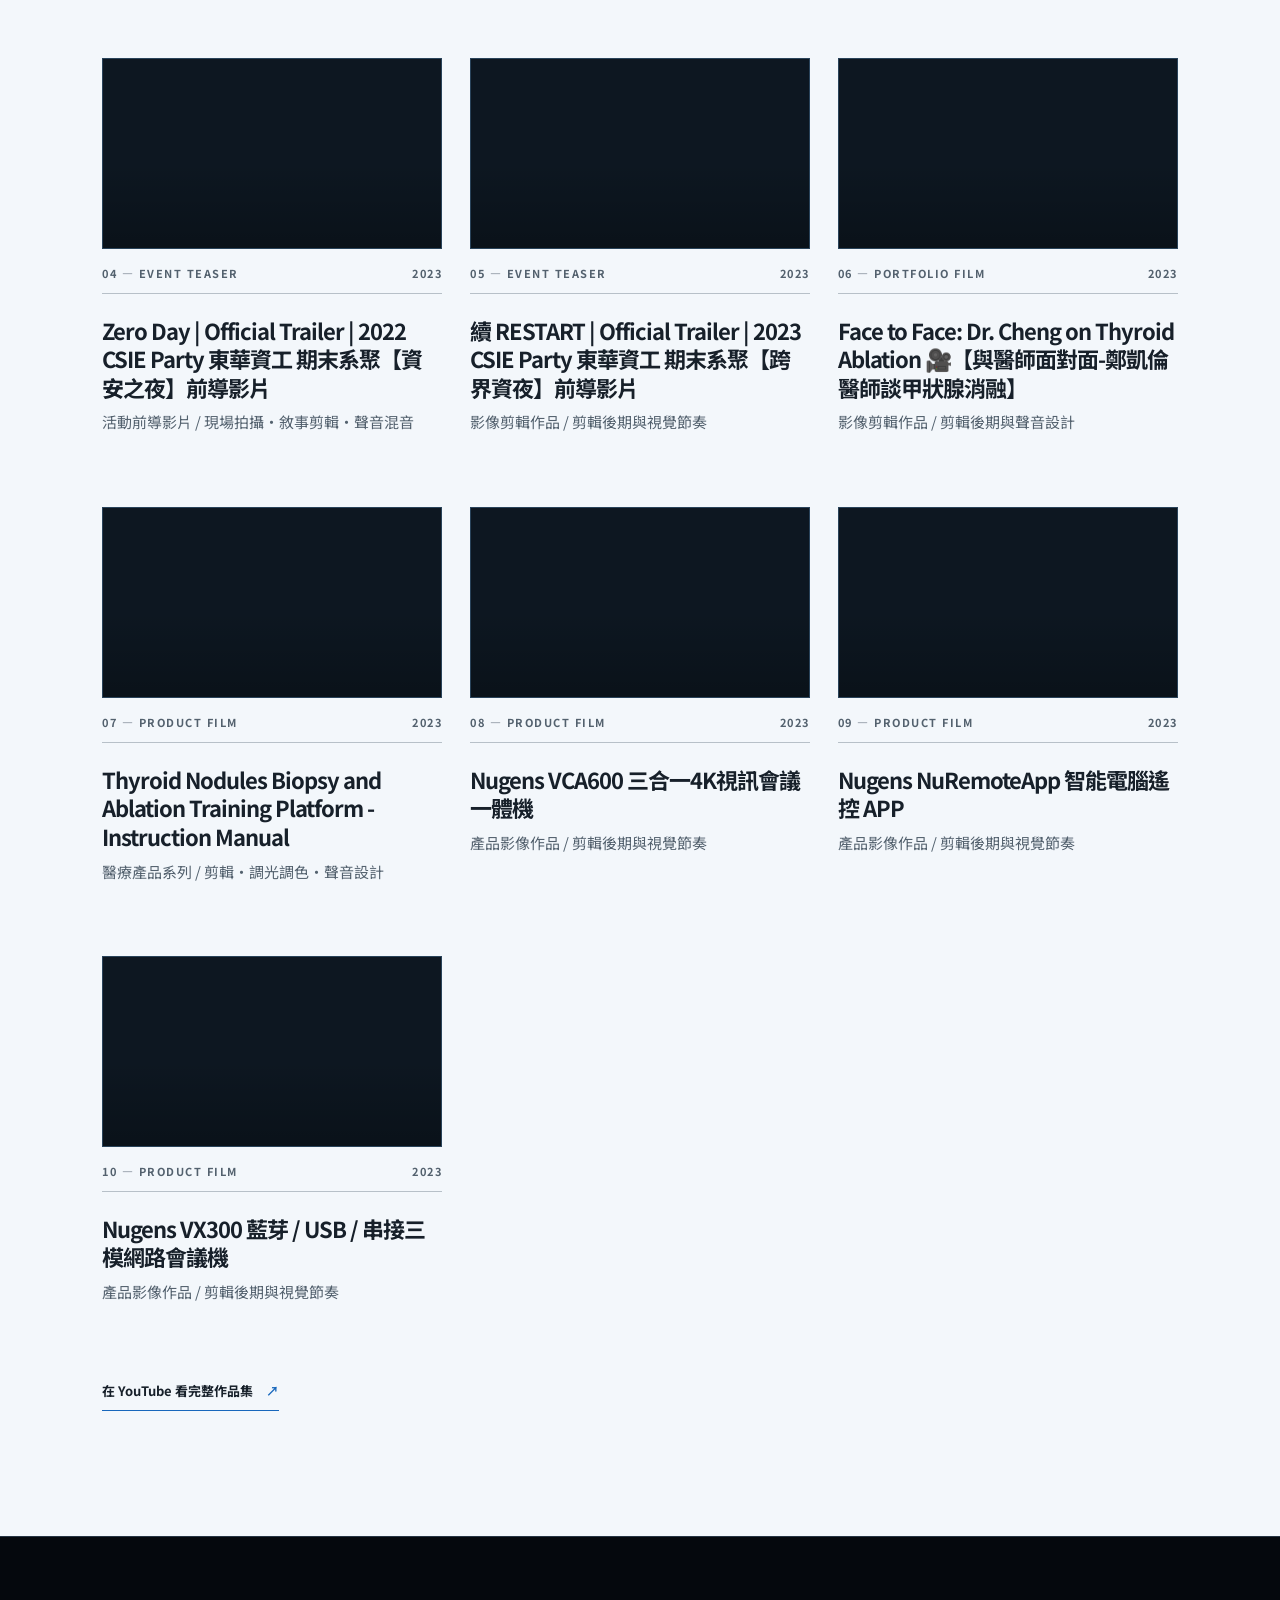
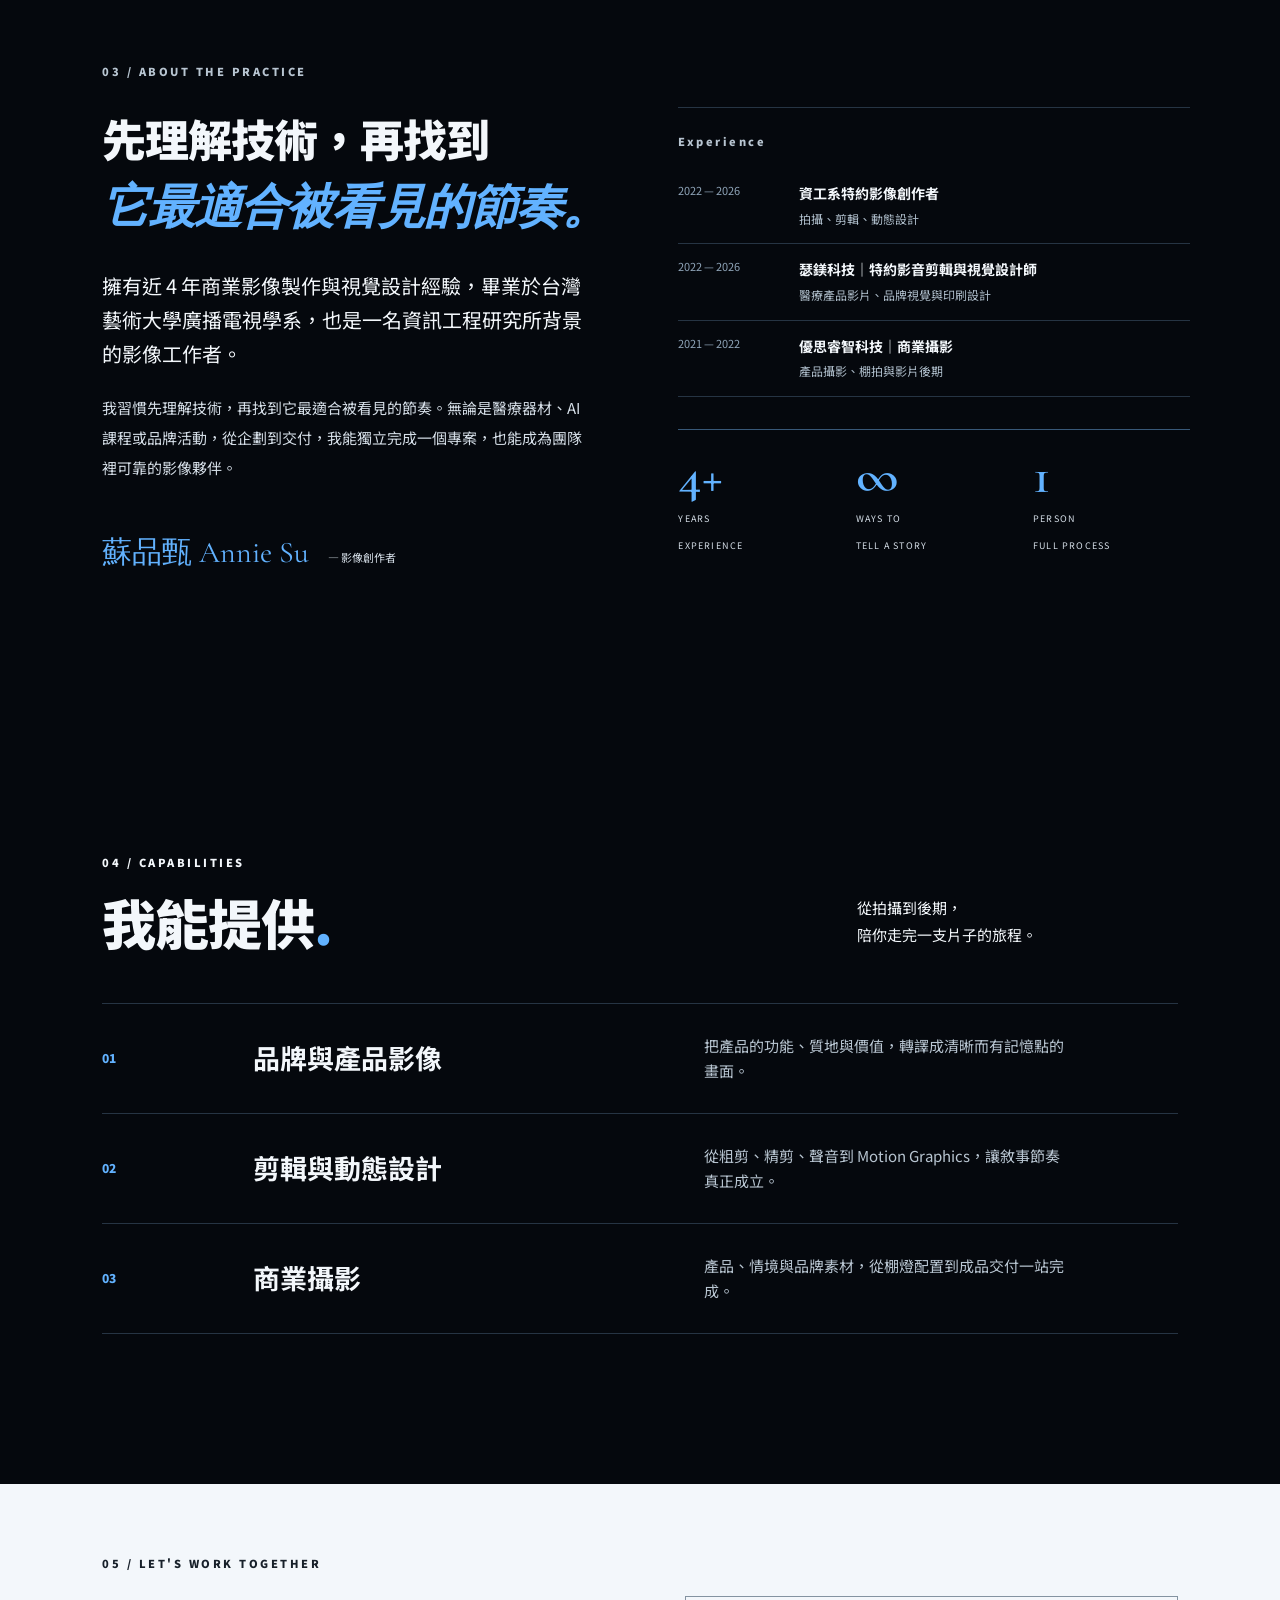
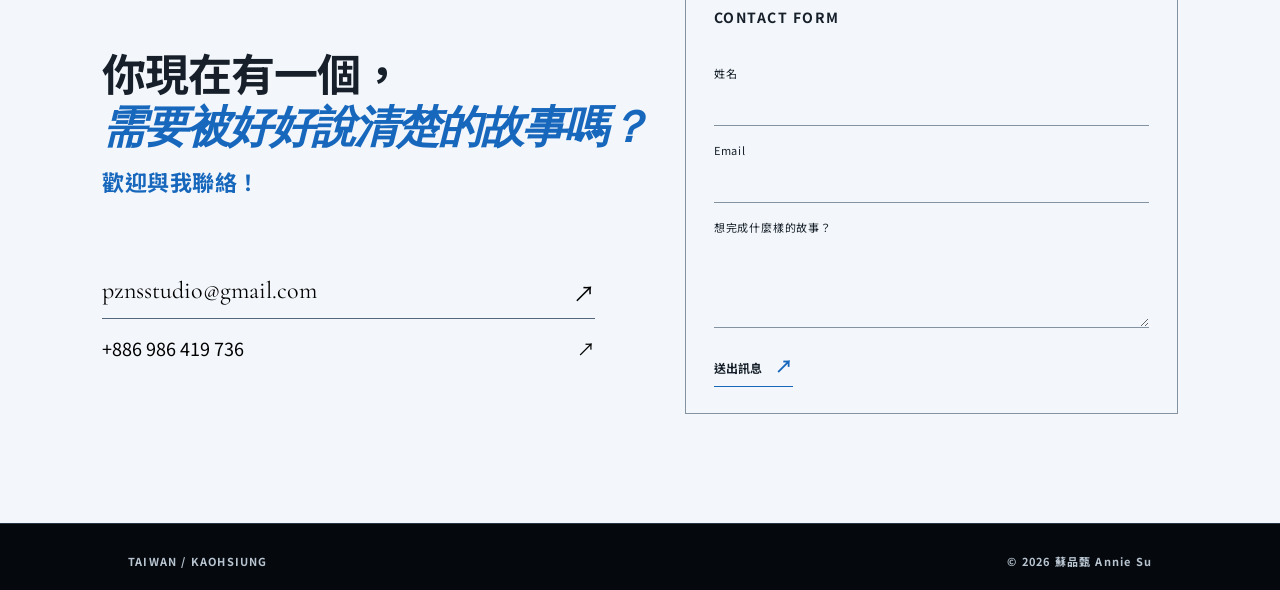
==== commit 6edad65a: "Update index.html" ====
--- a/index.html
+++ b/index.html
@@ -188,7 +188,7 @@
 
     <section class="about section-pad" id="about">
       <div class="section-heading"><div><p class="eyebrow">03 / ABOUT THE PRACTICE</p><h2>先理解技術，再找到<br><em>它最適合被看見的節奏。</em></h2></div></div>
-      <div class="about-layout"><div class="about-main"><p class="about-lead">擁有近 4 年商業影像製作與視覺設計經驗，畢業於台灣藝術大學廣播電視學系，也是一名資訊工程研究所背景的影像工作者。</p><p>我習慣先理解技術，再找到它最適合被看見的節奏。無論是醫療器材、AI 課程或品牌活動，從企劃到交付，我能獨立完成一個專案，也能成為團隊裡可靠的影像夥伴。</p><div class="signature">Annie Su <span>— 影像創作者</span></div></div><div class="about-right"><div class="about-experience"><p class="eyebrow"Experience</p><div class="experience-item"><span>2022 — 2026</span><strong>資工系特約影像創作者</strong><small>拍攝、剪輯、動態設計</small></div><div class="experience-item"><span>2022 — 2026</span><strong>瑟鎂科技｜特約影音剪輯與視覺設計師</strong><small>醫療產品影片、品牌視覺與印刷設計</small></div><div class="experience-item"><span>2021 — 2022</span><strong>優思睿智科技｜商業攝影</strong><small>產品攝影、棚拍與影片後期</small></div></div><div class="about-facts"><div><strong>4+</strong><span>YEARS<br>EXPERIENCE</span></div><div><strong>∞</strong><span>WAYS TO<br>TELL A STORY</span></div><div><strong>1</strong><span>PERSON<br>FULL PROCESS</span></div></div></div></div>
+      <div class="about-layout"><div class="about-main"><p class="about-lead">擁有近 4 年商業影像製作與視覺設計經驗，畢業於台灣藝術大學廣播電視學系，也是一名資訊工程研究所背景的影像工作者。</p><p>我習慣先理解技術，再找到它最適合被看見的節奏。無論是醫療器材、AI 課程或品牌活動，從企劃到交付，我能獨立完成一個專案，也能成為團隊裡可靠的影像夥伴。</p><div class="signature">Annie Su <span>— 影像創作者</span></div></div><div class="about-right"><div class="about-experience"><p class="eyebrow">Experience</p><div class="experience-item"><span>2022 — 2026</span><strong>資工系特約影像創作者</strong><small>拍攝、剪輯、動態設計</small></div><div class="experience-item"><span>2022 — 2026</span><strong>瑟鎂科技｜特約影音剪輯與視覺設計師</strong><small>醫療產品影片、品牌視覺與印刷設計</small></div><div class="experience-item"><span>2021 — 2022</span><strong>優思睿智科技｜商業攝影</strong><small>產品攝影、棚拍與影片後期</small></div></div><div class="about-facts"><div><strong>4+</strong><span>YEARS<br>EXPERIENCE</span></div><div><strong>∞</strong><span>WAYS TO<br>TELL A STORY</span></div><div><strong>1</strong><span>PERSON<br>FULL PROCESS</span></div></div></div></div>
     </section>
 
     <section class="services section-pad"><div class="section-heading"><div><p class="eyebrow">04 / CAPABILITIES</p><h2>我能提供<span>.</span></h2></div><p class="section-note">從拍攝到後期，<br>陪你走完一支片子的旅程。</p></div><div class="service-list"><div><span>01</span><h3>品牌與產品影像</h3><p>把產品的功能、質地與價值，轉譯成清晰而有記憶點的畫面。</p></div><div><span>02</span><h3>剪輯與動態設計</h3><p>從粗剪、精剪、聲音到 Motion Graphics，讓敘事節奏真正成立。</p></div><div><span>03</span><h3>商業攝影</h3><p>產品、情境與品牌素材，從棚燈配置到成品交付一站完成。</p></div></div></section>
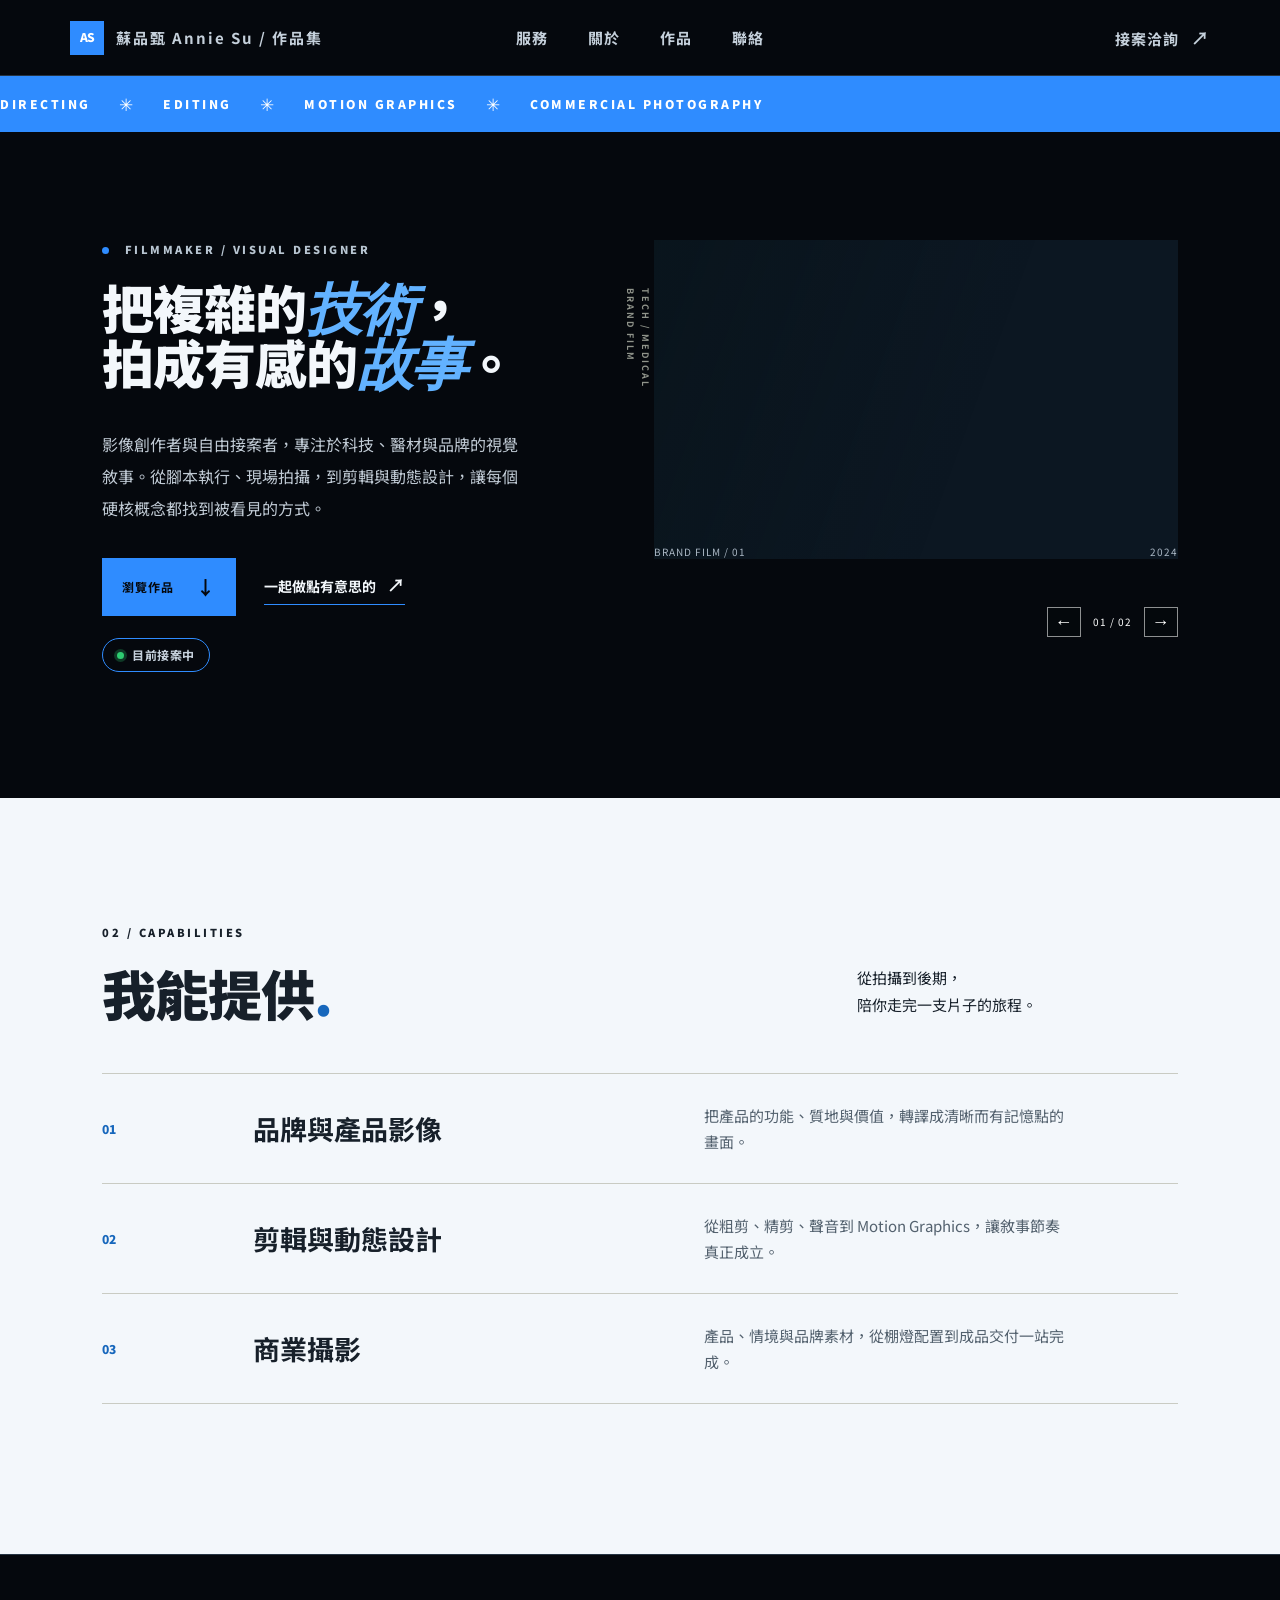
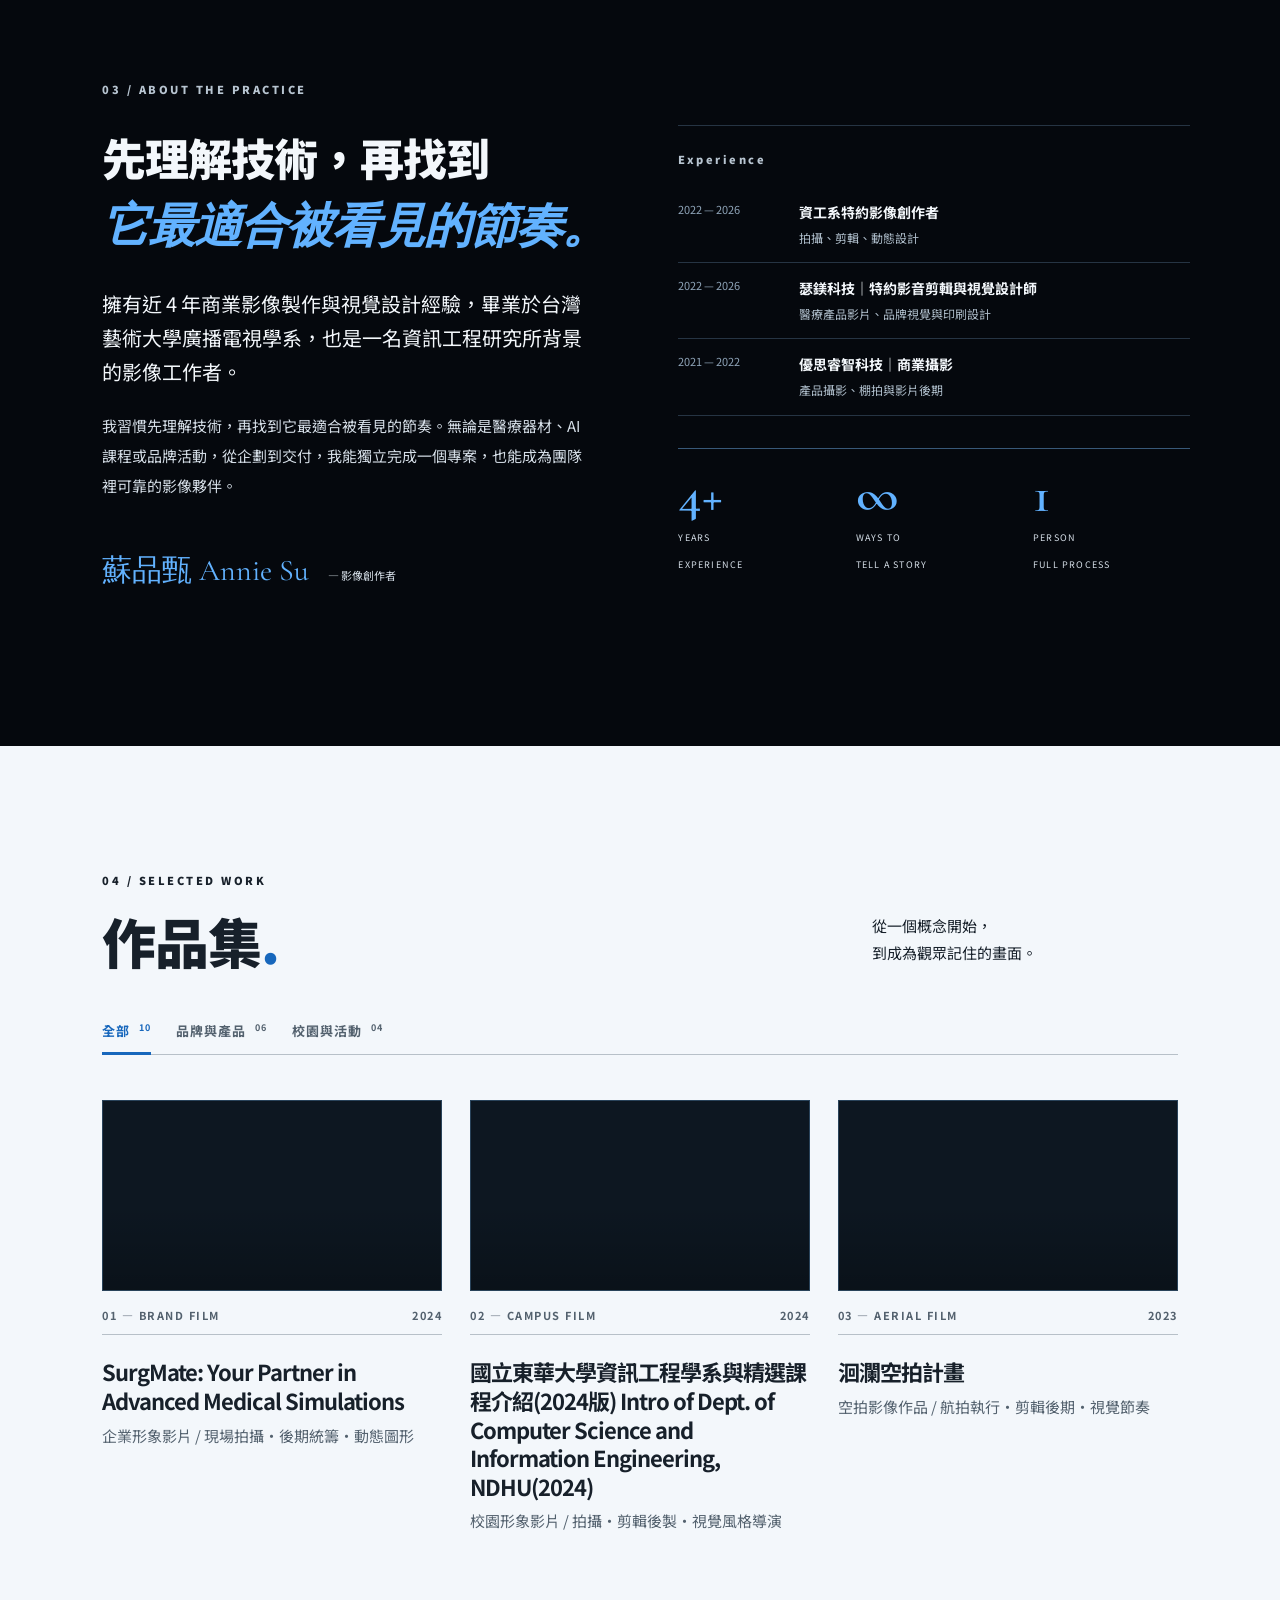
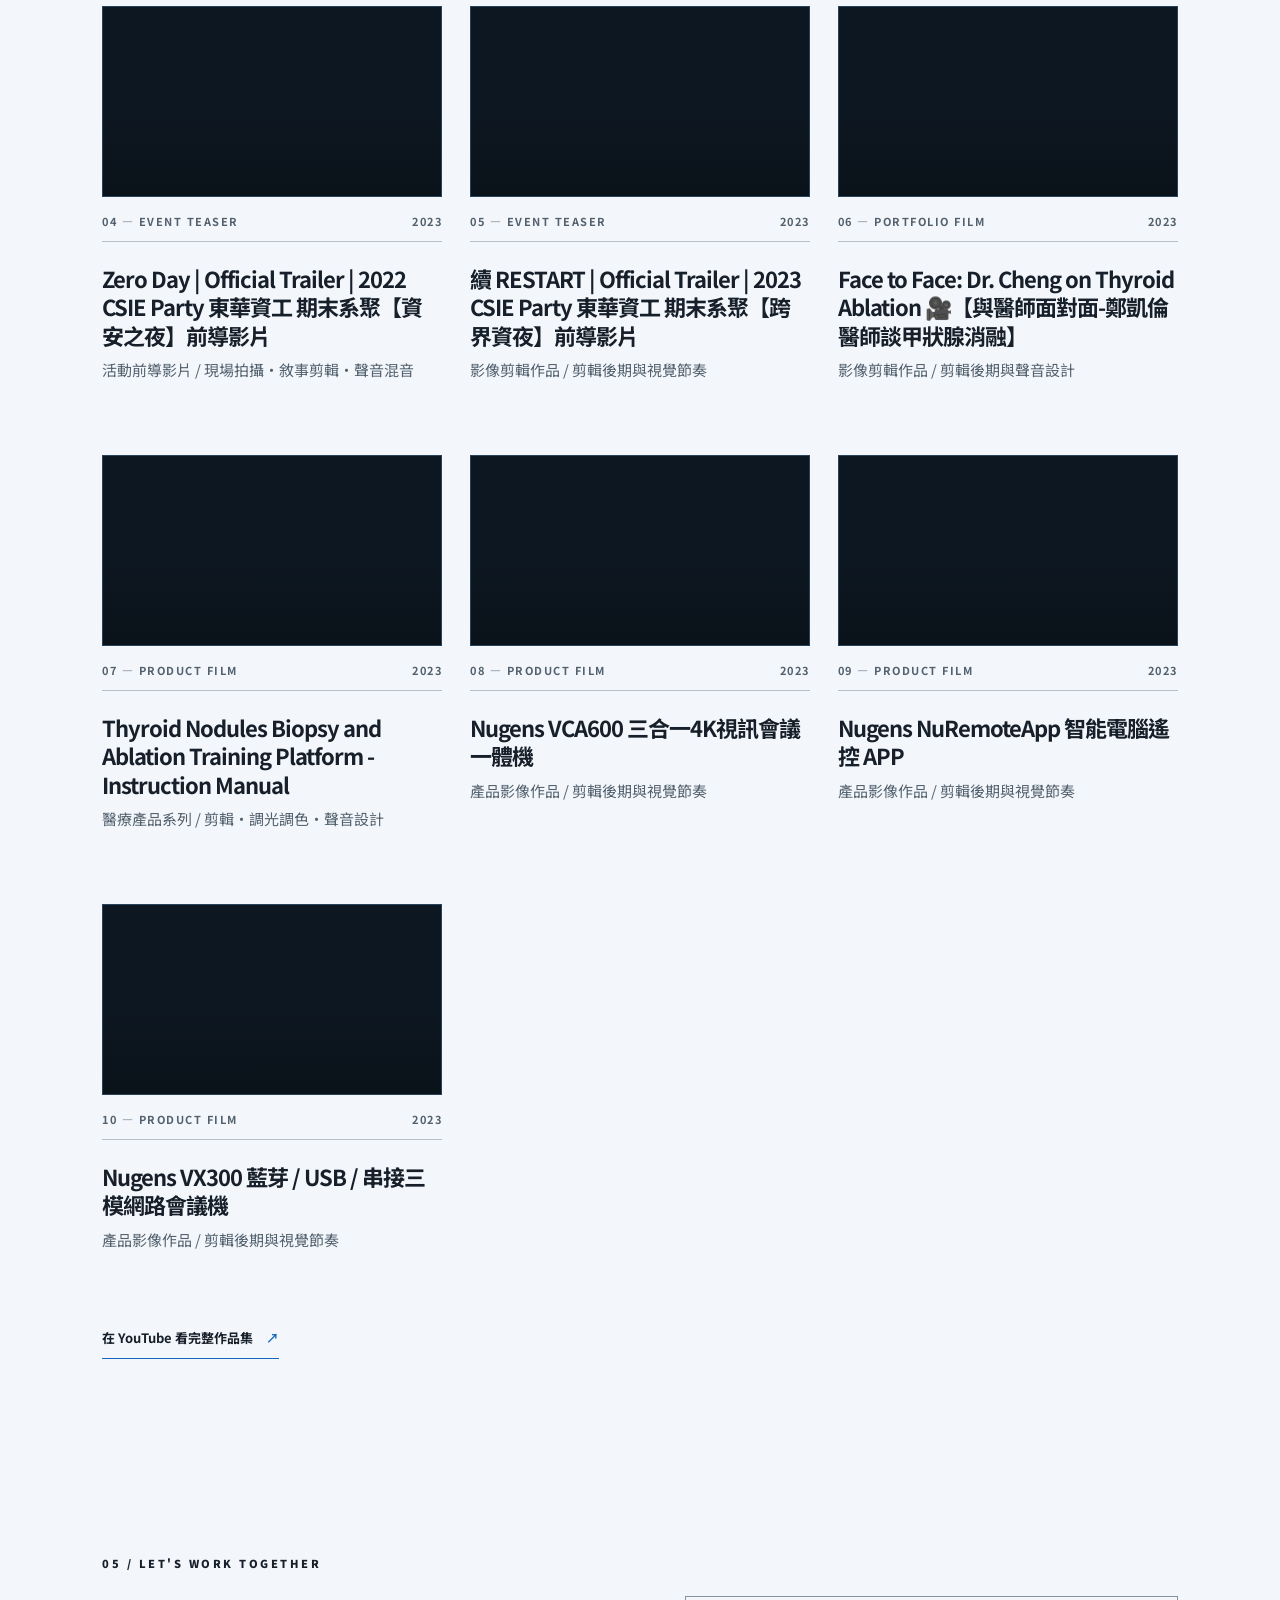
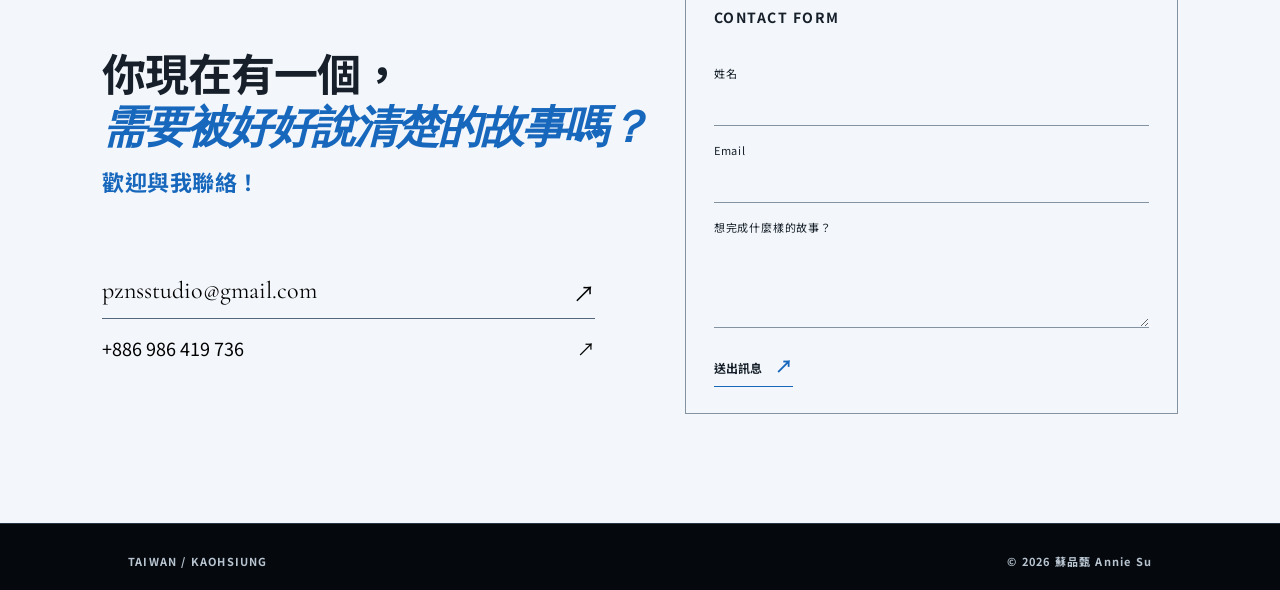
==== commit 8169c8f2: "update index.html" ====
--- a/index.html
+++ b/index.html
@@ -74,13 +74,52 @@
   <style>.about h2,.contact h2{font-size:44px!important}@media(max-width:800px){.about h2,.contact h2{font-size:34px!important}}</style>
   <style>.hero h1{font-size:52px!important}@media(max-width:800px){.hero h1{font-size:38px!important}}</style>
   <style>.about .section-heading{margin-bottom:24px!important}.about h2{line-height:1.5!important;margin:0!important}</style>
+  <style>
+    .nav-toggle{display:none;position:absolute;right:6vw;top:50%;transform:translateY(-50%);width:42px;height:42px;border:1px solid #2f8cff;background:rgba(5,8,13,.6);cursor:pointer;padding:0;z-index:40;flex-direction:column;align-items:center;justify-content:center;gap:5px}
+    .nav-toggle span{display:block;width:18px;height:2px;background:#c5d0db;transition:transform .25s,opacity .25s}
+    .nav-toggle[aria-expanded="true"] span:nth-child(1){transform:translateY(7px) rotate(45deg)}
+    .nav-toggle[aria-expanded="true"] span:nth-child(2){opacity:0}
+    .nav-toggle[aria-expanded="true"] span:nth-child(3){transform:translateY(-7px) rotate(-45deg)}
+    @media(max-width:800px){
+      .site-header{position:relative;z-index:50;justify-content:center}
+      .nav-toggle{display:flex;left:6vw;right:auto}
+      .brand{text-align:center}
+      .nav{position:absolute!important;left:0!important;right:0!important;top:100%!important;transform:none!important;flex-direction:column;gap:0!important;background:#05080d;border-bottom:1px solid #263443;padding:0;max-height:0;overflow:hidden;transition:max-height .3s ease}
+      .nav a{padding:16px 6vw;border-top:1px solid #263443;font-size:14px!important;letter-spacing:1px}
+      .site-header.nav-open .nav{max-height:70vh}
+    }
+  </style>
+  <style>
+    .site-header{position:sticky;top:0;z-index:100}
+    html{scroll-padding-top:84px}
+    @media(max-width:800px){html{scroll-padding-top:74px}}
+  </style>
+  <style>
+    .services{background:#f3f7fb!important;color:#17202a}
+    .services .eyebrow,.services .section-heading h2,.services .section-note{color:#17202a}
+    .services .section-heading h2 span{color:#1767bc}
+    .services .service-list,.services .service-list>div{border-color:#c9cbc3}
+    .services .service-list span{color:#1767bc}
+    .services .service-list h3{color:#17202a}
+    .services .service-list p{color:#53616e}
+  </style>
+  <style>
+    .nav a{position:relative;transition:color .25s}
+    .nav a.active{color:#62b2ff}
+    .nav a.active::after{content:'';position:absolute;left:0;right:0;bottom:-6px;height:2px;background:#62b2ff}
+    @media(max-width:800px){.nav a.active::after{left:6vw;right:auto;width:22px;bottom:10px}}
+  </style>
 </head>
 <body>
   <header class="site-header">
     <a class="brand" href="#top" aria-label="回到首頁"><span>AS</span><small>蘇品甄 Annie Su / 作品集</small></a>
-    <nav class="nav" aria-label="主要導覽">
+    <button class="nav-toggle" type="button" aria-label="開啟導覽選單" aria-expanded="false" aria-controls="primary-nav">
+      <span></span><span></span><span></span>
+    </button>
+    <nav class="nav" id="primary-nav" aria-label="主要導覽">
+      <a href="#services">服務</a>
+      <a href="#about">關於</a>
       <a href="#work">作品</a>
-      <a href="#about">關於</a>
       <a href="#contact">聯絡</a>
     </nav>
     <a class="header-mail" href="#contact">接案洽詢 <span>↗</span></a>
@@ -111,9 +150,16 @@
       </div>
     </section>
 
+    <section class="services section-pad" id="services"><div class="section-heading"><div><p class="eyebrow">02 / CAPABILITIES</p><h2>我能提供<span>.</span></h2></div><p class="section-note">從拍攝到後期，<br>陪你走完一支片子的旅程。</p></div><div class="service-list"><div><span>01</span><h3>品牌與產品影像</h3><p>把產品的功能、質地與價值，轉譯成清晰而有記憶點的畫面。</p></div><div><span>02</span><h3>剪輯與動態設計</h3><p>從粗剪、精剪、聲音到 Motion Graphics，讓敘事節奏真正成立。</p></div><div><span>03</span><h3>商業攝影</h3><p>產品、情境與品牌素材，從棚燈配置到成品交付一站完成。</p></div></div></section>
+
+    <section class="about section-pad" id="about">
+      <div class="section-heading"><div><p class="eyebrow">03 / ABOUT THE PRACTICE</p><h2>先理解技術，再找到<br><em>它最適合被看見的節奏。</em></h2></div></div>
+      <div class="about-layout"><div class="about-main"><p class="about-lead">擁有近 4 年商業影像製作與視覺設計經驗，畢業於台灣藝術大學廣播電視學系，也是一名資訊工程研究所背景的影像工作者。</p><p>我習慣先理解技術，再找到它最適合被看見的節奏。無論是醫療器材、AI 課程或品牌活動，從企劃到交付，我能獨立完成一個專案，也能成為團隊裡可靠的影像夥伴。</p><div class="signature">Annie Su <span>— 影像創作者</span></div></div><div class="about-right"><div class="about-experience"><p class="eyebrow">Experience</p><div class="experience-item"><span>2022 — 2026</span><strong>資工系特約影像創作者</strong><small>拍攝、剪輯、動態設計</small></div><div class="experience-item"><span>2022 — 2026</span><strong>瑟鎂科技｜特約影音剪輯與視覺設計師</strong><small>醫療產品影片、品牌視覺與印刷設計</small></div><div class="experience-item"><span>2021 — 2022</span><strong>優思睿智科技｜商業攝影</strong><small>產品攝影、棚拍與影片後期</small></div></div><div class="about-facts"><div><strong>4+</strong><span>YEARS<br>EXPERIENCE</span></div><div><strong>∞</strong><span>WAYS TO<br>TELL A STORY</span></div><div><strong>1</strong><span>PERSON<br>FULL PROCESS</span></div></div></div></div>
+    </section>
+
     <section class="work section-pad" id="work">
       <div class="section-heading">
-        <div><p class="eyebrow">02 / SELECTED WORK</p><h2>作品集<span>.</span></h2></div>
+        <div><p class="eyebrow">04 / SELECTED WORK</p><h2>作品集<span>.</span></h2></div>
         <p class="section-note">從一個概念開始，<br>到成為觀眾記住的畫面。</p>
       </div>
       <div class="filter-bar" role="group" aria-label="作品分類">
@@ -186,16 +232,47 @@
       <a class="all-work-link" href="https://www.youtube.com/playlist?list=PLgzaFagdpoWmmlijDgVe1PpTuX2jHR37t" target="_blank" rel="noreferrer">在 YouTube 看完整作品集 <span>↗</span></a>
     </section>
 
-    <section class="about section-pad" id="about">
-      <div class="section-heading"><div><p class="eyebrow">03 / ABOUT THE PRACTICE</p><h2>先理解技術，再找到<br><em>它最適合被看見的節奏。</em></h2></div></div>
-      <div class="about-layout"><div class="about-main"><p class="about-lead">擁有近 4 年商業影像製作與視覺設計經驗，畢業於台灣藝術大學廣播電視學系，也是一名資訊工程研究所背景的影像工作者。</p><p>我習慣先理解技術，再找到它最適合被看見的節奏。無論是醫療器材、AI 課程或品牌活動，從企劃到交付，我能獨立完成一個專案，也能成為團隊裡可靠的影像夥伴。</p><div class="signature">Annie Su <span>— 影像創作者</span></div></div><div class="about-right"><div class="about-experience"><p class="eyebrow">Experience</p><div class="experience-item"><span>2022 — 2026</span><strong>資工系特約影像創作者</strong><small>拍攝、剪輯、動態設計</small></div><div class="experience-item"><span>2022 — 2026</span><strong>瑟鎂科技｜特約影音剪輯與視覺設計師</strong><small>醫療產品影片、品牌視覺與印刷設計</small></div><div class="experience-item"><span>2021 — 2022</span><strong>優思睿智科技｜商業攝影</strong><small>產品攝影、棚拍與影片後期</small></div></div><div class="about-facts"><div><strong>4+</strong><span>YEARS<br>EXPERIENCE</span></div><div><strong>∞</strong><span>WAYS TO<br>TELL A STORY</span></div><div><strong>1</strong><span>PERSON<br>FULL PROCESS</span></div></div></div></div>
-    </section>
-
-    <section class="services section-pad"><div class="section-heading"><div><p class="eyebrow">04 / CAPABILITIES</p><h2>我能提供<span>.</span></h2></div><p class="section-note">從拍攝到後期，<br>陪你走完一支片子的旅程。</p></div><div class="service-list"><div><span>01</span><h3>品牌與產品影像</h3><p>把產品的功能、質地與價值，轉譯成清晰而有記憶點的畫面。</p></div><div><span>02</span><h3>剪輯與動態設計</h3><p>從粗剪、精剪、聲音到 Motion Graphics，讓敘事節奏真正成立。</p></div><div><span>03</span><h3>商業攝影</h3><p>產品、情境與品牌素材，從棚燈配置到成品交付一站完成。</p></div></div></section>
-
     <section class="contact section-pad" id="contact"><div class="contact-top"><p class="eyebrow">05 / LET'S WORK TOGETHER</p><p></p></div><h2>你現在有一個，<br><em>需要被好好說清楚的故事嗎？</em></h2><p class="contact-subnote">歡迎與我聯絡！</p><div class="contact-grid"><div class="contact-details"><a class="contact-email" href="mailto:pznsstudio@gmail.com">pznsstudio@gmail.com <span>↗</span></a><a class="contact-phone" href="tel:+886986419736">+886 986 419 736 <span>↗</span></a></div><form class="contact-form" id="contact-form"><label>姓名<input name="name" type="text" autocomplete="name" required></label><label>Email<input name="email" type="email" autocomplete="email" required></label><label>想完成什麼樣的故事？<textarea name="message" rows="3" required></textarea></label><button type="submit">送出訊息 <span>↗</span></button></form></div><div class="contact-bottom"><span>TAIWAN / KAOHSIUNG</span><span>© 2026 ANNIE SU</span><span>INSTAGRAM ↗ &nbsp; YOUTUBE ↗</span></div></section>
   </main>
   <script src="script.js"></script>
+  <script>
+    (function () {
+      const header = document.querySelector('.site-header');
+      const toggle = document.querySelector('.nav-toggle');
+      const nav = document.querySelector('#primary-nav');
+      if (!header || !toggle || !nav) return;
+      const setOpen = (open) => {
+        header.classList.toggle('nav-open', open);
+        toggle.setAttribute('aria-expanded', String(open));
+        toggle.setAttribute('aria-label', open ? '關閉導覽選單' : '開啟導覽選單');
+      };
+      toggle.addEventListener('click', () => setOpen(!header.classList.contains('nav-open')));
+      nav.querySelectorAll('a').forEach((link) => link.addEventListener('click', () => setOpen(false)));
+      document.addEventListener('keydown', (event) => { if (event.key === 'Escape') setOpen(false); });
+
+      const navLinks = [...nav.querySelectorAll('a')];
+      const linkFor = new Map();
+      const sections = [];
+      navLinks.forEach((link) => {
+        const id = link.getAttribute('href').slice(1);
+        const section = document.getElementById(id);
+        if (section) { linkFor.set(section, link); sections.push(section); }
+      });
+      if (sections.length) {
+        const visible = new Set();
+        const spy = new IntersectionObserver((entries) => {
+          entries.forEach((entry) => {
+            if (entry.isIntersecting) visible.add(entry.target);
+            else visible.delete(entry.target);
+          });
+          navLinks.forEach((l) => l.classList.remove('active'));
+          const current = sections.find((section) => visible.has(section));
+          if (current) linkFor.get(current)?.classList.add('active');
+        }, { rootMargin: '-45% 0px -50% 0px', threshold: 0 });
+        sections.forEach((section) => spy.observe(section));
+      }
+    })();
+  </script>
   <script>const signatureName = document.querySelector('.signature'); if (signatureName) signatureName.firstChild.textContent = '蘇品甄 Annie Su '; const copyrightName = document.querySelector('.contact-bottom span:nth-child(2)'); if (copyrightName) copyrightName.textContent = '© 2026 蘇品甄 Annie Su';</script>
   <script>
     const GOOGLE_FORM_ACTION = 'https://docs.google.com/forms/d/e/1FAIpQLScVlr1CBbJDIQFR8pNjgcPwsn0BJv1cu5yLzQ3pRCHKy5hE-Q/formResponse';
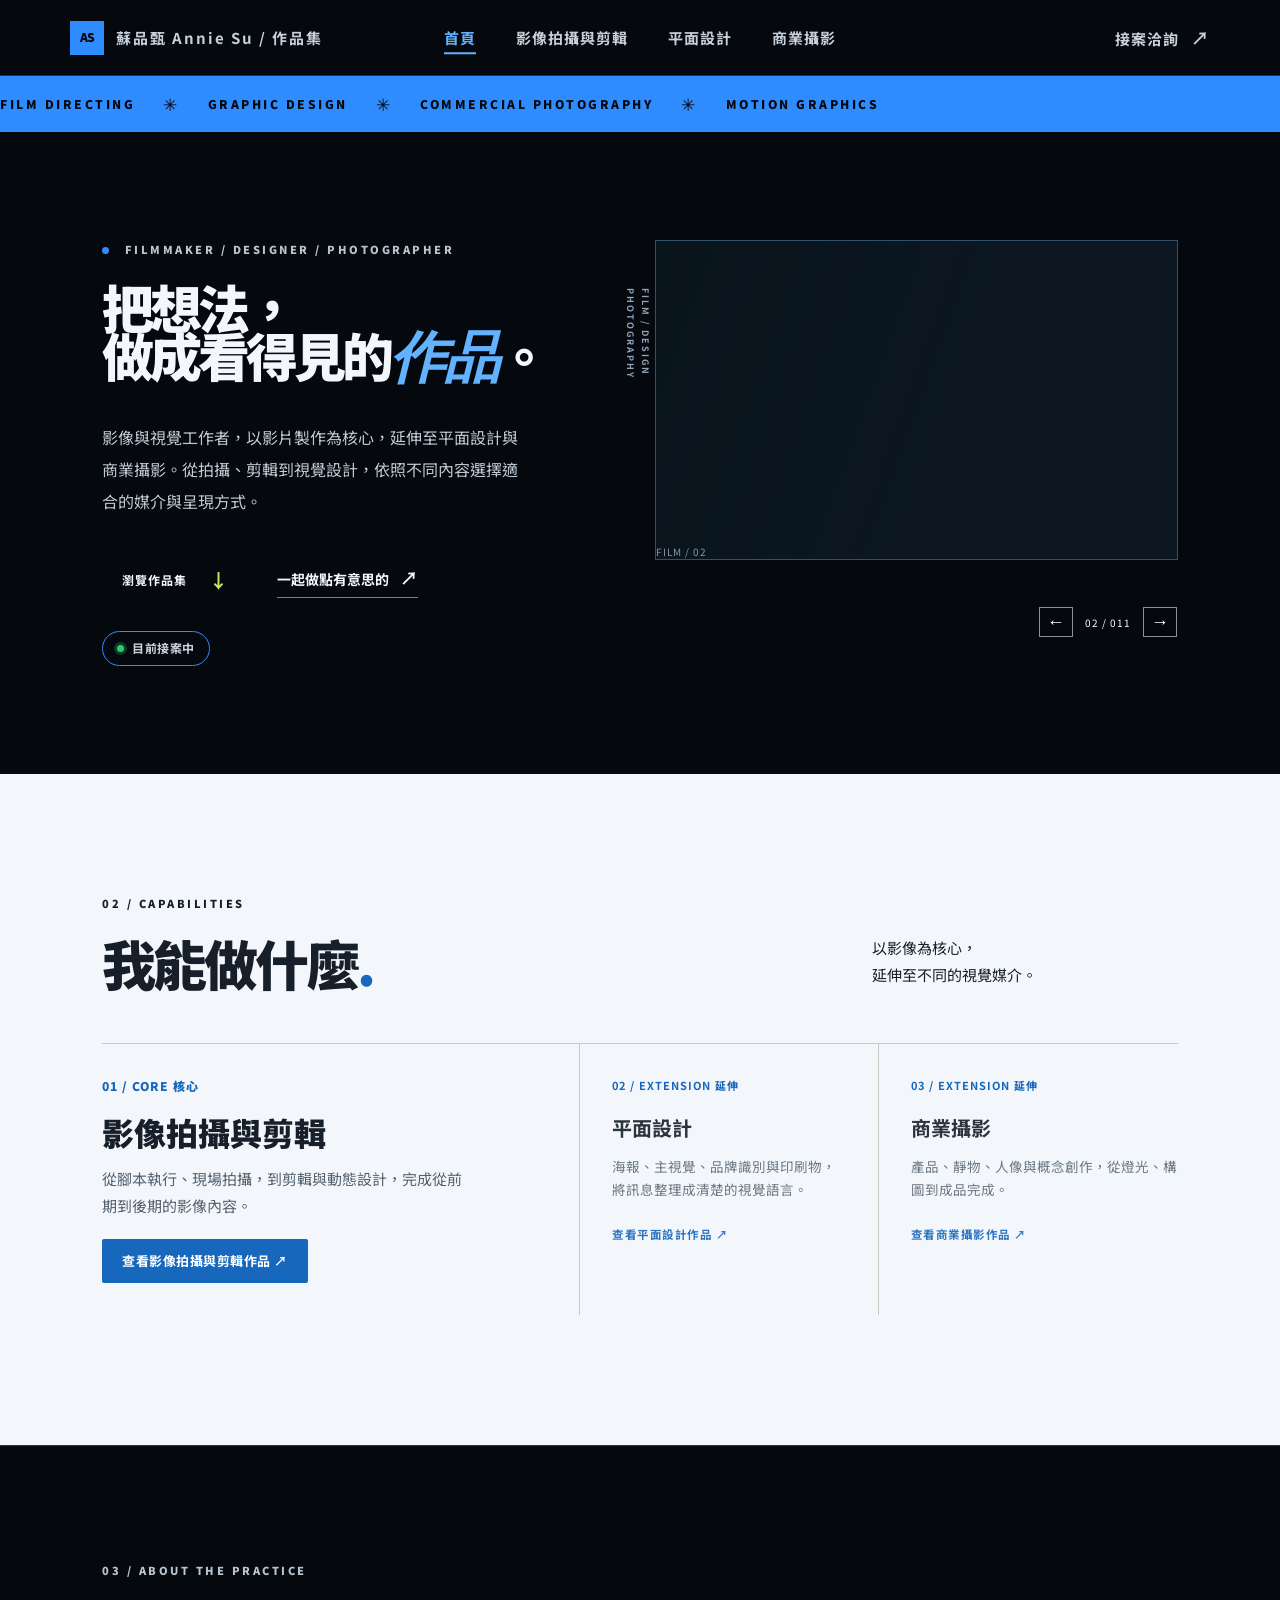
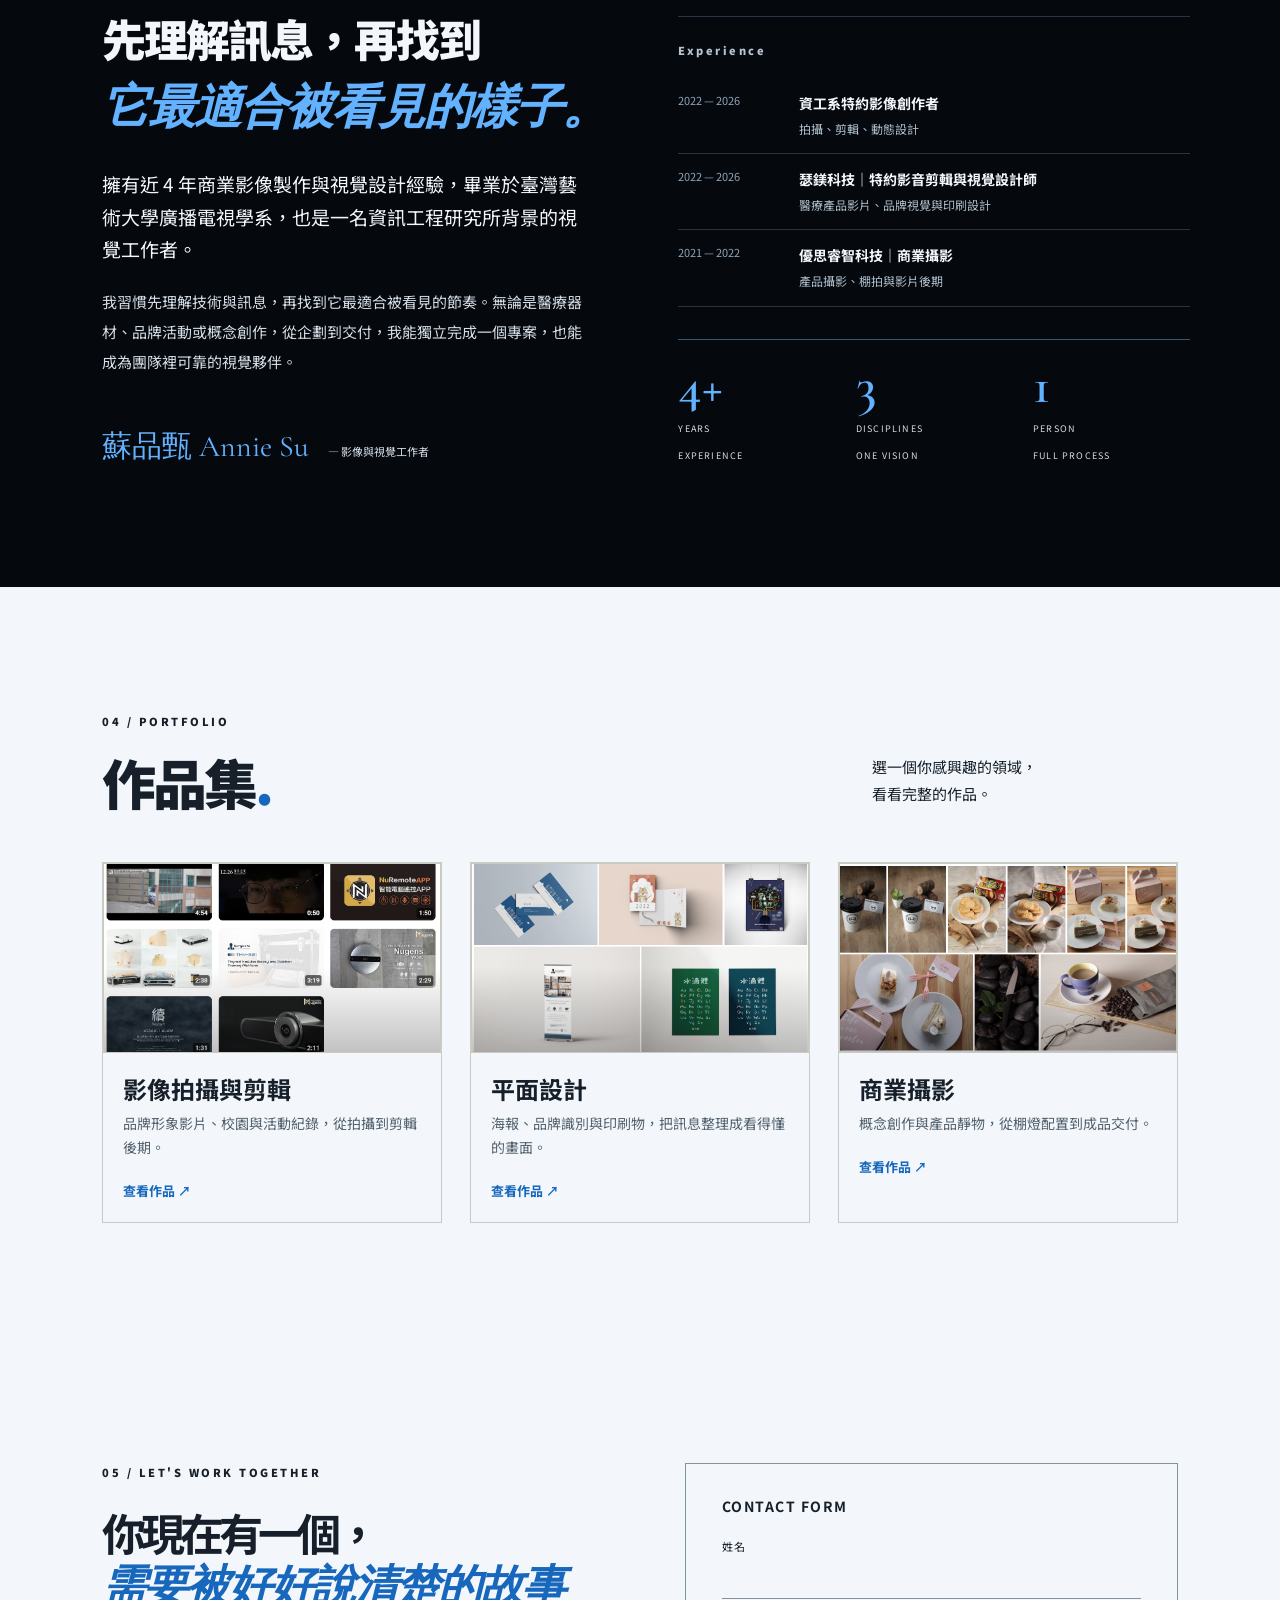
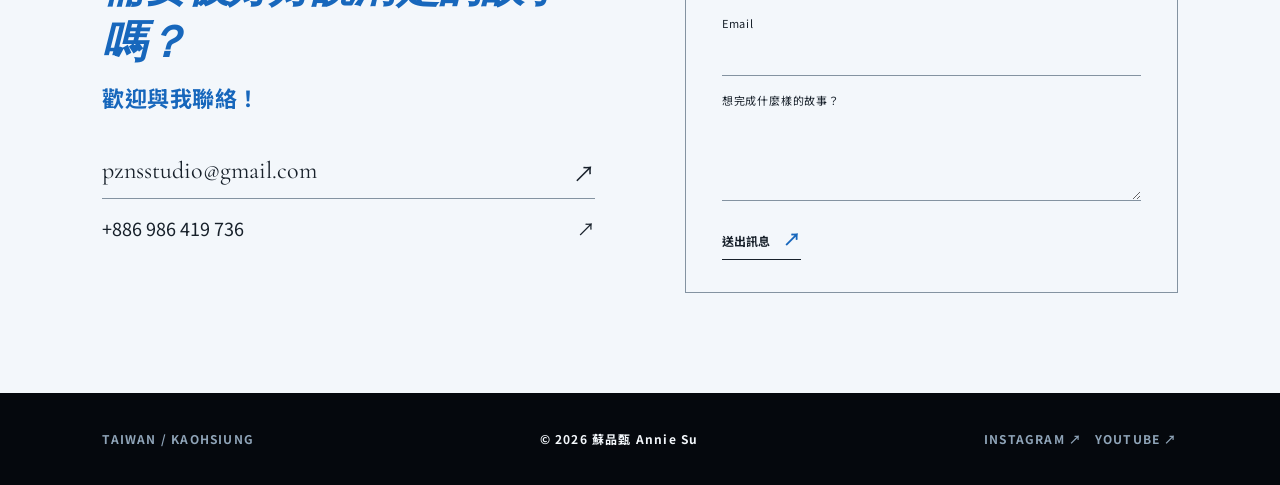
==== commit e25d8ef4: "Add graphic page and photography page" ====
--- a/index.html
+++ b/index.html
@@ -1,115 +1,24 @@
 <!doctype html>
 <html lang="zh-Hant">
+
 <head>
   <meta charset="UTF-8">
   <meta name="viewport" content="width=device-width, initial-scale=1.0">
-  <meta name="description" content="蘇品甄 Annie Su 的影視製作與視覺設計作品集">
-  <title>蘇品甄 Annie Su | Film & Visual Storytelling</title>
+  <meta name="description" content="蘇品甄 Annie Su 的影像、平面設計與商業攝影作品集">
+  <title>蘇品甄 Annie Su | Visual Creator</title>
   <link rel="icon" type="image/svg+xml" href="favicon.svg">
   <link rel="preconnect" href="https://fonts.googleapis.com">
   <link rel="preconnect" href="https://fonts.gstatic.com" crossorigin>
-  <link href="https://fonts.googleapis.com/css2?family=Cormorant+Garamond:wght@500;600;700&family=Noto+Sans+TC:wght@400;500;700;900&display=swap" rel="stylesheet">
+  <link rel="preconnect" href="https://www.youtube-nocookie.com">
+  <link rel="preconnect" href="https://i.ytimg.com">
+  <link rel="dns-prefetch" href="https://i.ytimg.com">
+  <link
+    href="https://fonts.googleapis.com/css2?family=Cormorant+Garamond:wght@500;600;700&family=Noto+Sans+TC:wght@400;500;700;900&display=swap"
+    rel="stylesheet">
   <link rel="stylesheet" href="style.css">
-  <link rel="stylesheet" href="theme.css">
-  <style>.contact-bottom{margin-bottom:-120px!important}@media(max-width:800px){.contact-bottom{margin-bottom:0!important}}</style>
-  <style>.contact{position:relative}.contact-form{border:1px solid #7b8794;padding:26px 28px;background:rgba(255,255,255,.22);align-self:start;transform:translateY(-235px)}.contact-form-title{margin:0 0 22px;color:#17202a;font:700 14px var(--sans);letter-spacing:1.5px}.contact-bottom{transform:translateY(-120px)!important;margin-top:40px!important;align-items:baseline;padding-bottom:0}.contact{min-height:0!important;padding-bottom:0!important}@media(max-width:800px){.contact-form{padding:22px 20px;margin-top:40px;transform:none}.contact-bottom{transform:none!important}}</style>
-  <style>.contact{background:var(--ink)!important;color:var(--paper)}.contact-top>p:last-child,.contact h2,.contact-email,.contact-phone{color:var(--paper)}.contact h2 em{color:#62b2ff}.contact-form{border-color:#52677b;background:#0d1721}.contact-form label{color:#b8c5d1}.contact-form input,.contact-form textarea{color:var(--paper);border-color:#52677b}.contact-form button{color:var(--paper);border-color:#62b2ff}.contact-bottom{background:var(--ink);color:#b8c5d1;border-top:1px solid #263443;padding:28px 10vw 20px;margin-top:0!important;transform:none!important}.contact-bottom span:nth-child(2){color:var(--paper)}
-  </style>
-  <style>.contact .eyebrow{color:#b8c5d1}.contact-top>p,.contact-top>p:last-child{color:#d5dee7}.contact h2{color:#f3f7fb}.contact h2 em{color:#62b2ff}.contact-details a,.contact-email,.contact-phone{color:#f3f7fb!important}.contact-email{border-color:#52677b!important}.contact-phone{border-color:transparent!important}.contact-form-title{color:#f3f7fb!important}.contact-form label{color:#b8c5d1!important}.contact-form input,.contact-form textarea{color:#f3f7fb!important;border-color:#6f8599!important;background:transparent}.contact-form input::placeholder,.contact-form textarea::placeholder{color:#9fb0bf}.contact-form button{color:#f3f7fb!important;border-color:#62b2ff!important}.contact-bottom{color:#b8c5d1!important}.contact-bottom span:nth-child(2){color:#f3f7fb!important}
-  </style>
-  <style>.contact{background:linear-gradient(90deg,#05080d 0%,#05080d 50%,#f3f7fb 50%,#f3f7fb 100%)!important}.contact-top>p:last-child{color:#17202a}.contact-form{background:#f3f7fb;border-color:#8493a1}.contact-form-title,.contact-form label{color:#17202a!important}.contact-form input,.contact-form textarea{color:#17202a!important;border-color:#8493a1!important}.contact-form button{color:#17202a!important;border-color:#1767bc!important}.contact-form button span{color:#1767bc}.contact-bottom{background:#05080d}@media(max-width:800px){.contact{background:#05080d!important}.contact-form{background:#f3f7fb}}
-  </style>
-  <style>.contact{background:#f3f7fb!important;color:#17202a}.contact .eyebrow,.contact-top>p,.contact-top>p:last-child,.contact h2,.contact-email,.contact-phone{color:#17202a!important}.contact h2 em{color:#1767bc}.contact-form{background:#f3f7fb;border-color:#8493a1}.contact-form-title,.contact-form label{color:#17202a!important}.contact-form input,.contact-form textarea{color:#17202a!important;border-color:#8493a1!important}.contact-form button{color:#17202a!important;border-color:#1767bc!important}.contact-bottom{background:#05080d;color:#b8c5d1!important}@media(max-width:800px){.contact{background:#f3f7fb!important}}
-  </style>
-  <style>.contact-form{margin-bottom:-235px}@media(max-width:800px){.contact-form{margin-bottom:0}}.contact-top>p:last-child{display:none}</style>
-  <style>.contact h2{font-size:clamp(24px,2.8vw,30px)}@media(max-width:800px){.contact h2{font-size:clamp(26px,7vw,38px)}}</style>
-  <style>.hero,.about{background:#05080d!important;color:#f3f7fb}.work,.services{background:#f3f7fb!important;color:#17202a}.work .eyebrow,.services .eyebrow,.work .section-heading h2,.services .section-heading h2,.work .section-note,.services .section-note{color:#17202a}.work .section-heading h2 span,.services .section-heading h2 span{color:#1767bc}.work .filter-bar{border-color:#b7c0c8}.work .filter{color:#53616e}.work .filter.active{color:#1767bc}.work .filter.active:after{background:#1767bc}.work .project-meta{border-color:#b7c0c8;color:#53616e}.work .project-card h3{color:#17202a}.work .project-card h3 em{color:#1767bc}.work .project-card p{color:#53616e}.work .all-work-link{border-color:#1767bc;color:#17202a}.work .all-work-link span{color:#1767bc}.services .service-list,.services .service-list>div{border-color:#b7c0c8}.services .service-list span{color:#1767bc}.services .service-list h3{color:#17202a}.services .service-list p{color:#53616e}.services .service-list>div{background:transparent}
-  </style>
-  <style>.services{background:#05080d!important;color:#f3f7fb}.services .eyebrow,.services .section-heading h2,.services .section-note{color:#f3f7fb}.services .section-heading h2 span{color:#62b2ff}.services .service-list,.services .service-list>div{border-color:#263443}.services .service-list span{color:#62b2ff}.services .service-list h3{color:#f3f7fb}.services .service-list p{color:#b8c5d1}
-  </style>
-  <style>.hero{padding-top:20vh;padding-bottom:20vh}@media(max-width:800px){.hero{padding-top:10vh;padding-bottom:10vh}}</style>
-  </style>
-  </style>
-  </style>
-  </style>
-  <style>.contact h2{font-size:clamp(38px,4.5vw,66px);line-height:1.15;margin:50px 0 40px}</style>
-  <style>:root{--section-space:clamp(80px,10vw,125px)}.hero,.work,.about,.services,.contact{padding-top:var(--section-space);padding-bottom:var(--section-space)}@media(max-width:800px){:root{--section-space:72px}.hero,.work,.about,.services,.contact{padding-top:var(--section-space);padding-bottom:var(--section-space)}}</style>
-  <style>.about,.services,.contact{padding-top:125px;padding-bottom:150px}@media(max-width:800px){.about,.services,.contact{padding-top:85px;padding-bottom:100px}}</style>
-  <style>.contact{padding-top:70px;padding-bottom:10px}@media(max-width:800px){.contact{padding-top:55px;padding-bottom:55px}}</style>
-  <style>.contact{min-height:50;display:flex;flex-direction:column;padding-bottom:1}.contact-bottom{margin-top:70px}</style>
-  <style>.contact-bottom{margin-top:20px;font-size:11px;letter-spacing:1.2px}</style>
-  <style>.contact-grid{display:grid;grid-template-columns:minmax(250px,1fr) minmax(320px,1fr);gap:7vw;margin-top:35px}.contact-details{display:flex;flex-direction:column;gap:16px}.contact-email,.contact-phone{display:block;max-width:680px;padding-bottom:10px;border-bottom:1px solid #7b858f;font:20px var(--serif);color:var(--ink)}.contact-phone{font:16px var(--sans);border:0;padding:0}.contact-email span,.contact-phone span{float:right}.contact-form{display:grid;gap:16px}.contact-form label{display:grid;gap:6px;color:#3e4d5b;font:11px var(--sans);letter-spacing:.8px}.contact-form input,.contact-form textarea{width:100%;border:0;border-bottom:1px solid #8d99a4;background:transparent;color:var(--ink);font:16px var(--sans);padding:7px 0;outline:0;resize:vertical}.contact-form input:focus,.contact-form textarea:focus{border-color:#1767bc}.contact-form button{justify-self:start;border:0;border-bottom:1px solid var(--ink);background:transparent;color:var(--ink);cursor:pointer;font:700 12px var(--sans);padding:8px 0}.contact-form button span{color:#1767bc;font-size:18px;margin-left:10px}@media(max-width:800px){.contact-grid{display:block;margin-top:30px}.contact-form{margin-top:48px}.contact-bottom{margin-top:40px}}</style>
-  <style>.contact{padding-bottom:60}.contact-bottom{align-items:baseline;transform:translateY(60px)}.contact-bottom span:first-child{transform:none}</style>
-  <style>
-    :root{--ink:#05080d;--paper:#f3f7fb;--lime:#2f8cff;--muted:#a6b2bf;--line:#263443}
-    body{background:var(--ink);color:var(--paper);font-size:16px}
-    .site-header{background:var(--ink);border-bottom-color:var(--line)}
-    .brand span,.button-dark{background:#2f8cff;color:#05080d}.brand small,.header-mail,.nav{color:#c5d0db}
-    .nav a:hover,.text-link:hover{color:#62b2ff}.hero{min-height:auto;align-items:start;padding-top:12vh;padding-bottom:8vh;background:radial-gradient(circle at 85% 20%,#102c4c,transparent 32%),var(--ink)}
-    .hero h1,.section-heading h2,.project-card h3,.service-list h3{color:var(--paper)}.hero h1{font-size:clamp(38px,4.5vw,66px)}.hero h1 em{font-family:var(--serif);font-weight:600;font-style:italic;letter-spacing:-2px;color:#62b2ff}.project-card h3 em,.about h2 em{color:#62b2ff}
-    .hero-intro{color:#c0cad4;font-size:16px;line-height:2}.eyebrow{color:#b8c5d1;font-size:11px}.dot{background:#2f8cff}
-    .text-link{border-color:#2f8cff;color:var(--paper);font-size:14px}.hero-image-wrap{background:#0c1722;border-color:#31516b;aspect-ratio:auto;overflow:visible}.hero-image-wrap:after{pointer-events:none}.hero-image-wrap img,.hero-image-wrap iframe{width:100%;height:100%;display:block;border:0}.hero-carousel{position:relative;overflow:visible}.hero-slide{position:absolute;inset:0;width:100%;height:auto;overflow:visible;opacity:0;visibility:hidden;transition:opacity .45s ease;display:flex;flex-direction:column}.hero-slide.is-active{position:relative;opacity:1;visibility:visible}.hero-carousel.direction-next .hero-slide.is-active{animation:heroSlideFromRight .55s cubic-bezier(.2,.75,.25,1) both}.hero-carousel.direction-prev .hero-slide.is-active{animation:heroSlideFromLeft .55s cubic-bezier(.2,.75,.25,1) both}@keyframes heroSlideFromRight{from{opacity:0;transform:translateX(42px)}to{opacity:1;transform:translateX(0)}}@keyframes heroSlideFromLeft{from{opacity:0;transform:translateX(-42px)}to{opacity:1;transform:translateX(0)}}.hero-slide iframe{position:relative;inset:auto;aspect-ratio:16/9;height:auto;flex:none}.hero-slide .image-caption{position:static;order:2;display:flex;justify-content:space-between;padding:10px 0 0;color:#aab7c4;font:10px var(--sans);letter-spacing:1px}.hero-carousel-controls{position:absolute;right:0;top:calc(100% + 48px);display:flex;align-items:center;gap:12px;z-index:3;color:#fff;font-size:10px}.hero-carousel-button{width:34px;height:30px;border:1px solid rgba(255,255,255,.55);background:rgba(5,8,13,.75);color:#fff;cursor:pointer;font-size:18px;line-height:1}.hero-carousel-button:hover{background:#2f8cff;color:#05080d;border-color:#2f8cff}.hero-carousel-status{font:10px var(--sans);letter-spacing:1px}.hero-stamp,.marquee{background:#2f8cff;border-color:#2f8cff;color:#05080d}
-    .section-note,.project-card p,.service-list p{color:#a9b5c0;font-size:15px}.filter{color:#9aa8b5;font-size:13px}.filter.active{color:#62b2ff}.filter.active:after{background:#2f8cff}
-    .project-grid{grid-template-columns:repeat(3,minmax(0,1fr));gap:72px 28px;align-items:start}.project-card,.project-card:nth-child(even),.project-card.project-featured{margin-top:0;grid-column:span 1}.project-media{aspect-ratio:16/9;border:1px solid #29435a;background:#0d1721}.project-media:after{pointer-events:none}.project-media iframe{position:relative;z-index:1;width:100%;height:100%;display:block}.project-meta{border-color:var(--line);color:#9eabb7;font-size:11px}.project-card h3,.project-featured h3{font-size:22px;line-height:1.3}.project-card h3 em{font-size:1.12em}.all-work-link{border-color:#2f8cff;color:var(--paper)}.all-work-link span{color:#62b2ff}
-    .playlist-section{background:#09121d}.playlist-frame{aspect-ratio:16/7;background:#03070b;border-color:#29435a}.playlist-frame iframe{width:100%;height:100%;display:block;border:0}.about{display:block;position:relative;background:#05080d;color:#f3f7fb;border-top:1px solid #263443}.about .eyebrow{color:#b8c5d1}.about h2{color:#f3f7fb}.about h2 em{color:#62b2ff}.about-layout{display:block}.about-main{width:calc(50% - 4vw)}.about-main>p:not(.eyebrow){color:#d5dee7;font-size:15px}.about-lead{color:#f3f7fb!important;font-size:20px!important}.about-right{position:absolute;top:170px;right:7vw;width:40%;margin-left:0;transform:none}.about-experience{border-top:1px solid #263443;padding-top:24px}.about-experience .eyebrow{margin-bottom:18px}.experience-item{display:grid;grid-template-columns:105px 1fr;gap:0 16px;border-bottom:1px solid #263443;padding:14px 0}.experience-item span{grid-row:span 2;color:#8fa4b8;font:11px var(--sans)}.experience-item strong{color:#f3f7fb;font-size:14px;font-weight:700}.experience-item small{color:#aebdca;font-size:12px;margin-top:3px}.about-facts{border-color:#385878;margin:32px 0 0;align-self:start}.about-facts strong,.signature{color:#62b2ff}.about-facts span,.signature span{color:#d5dee7}.services{background:var(--ink)}.service-list,.service-list>div{border-color:var(--line)}.service-list span{color:#62b2ff}.contact{background:var(--paper);color:var(--ink)}.contact h2 em{color:#1767bc}
-    @media(max-width:1000px){.project-grid{grid-template-columns:repeat(2,minmax(0,1fr));gap:55px 22px}.project-card.project-featured{grid-column:span 1}}
-    @media(max-width:800px){.hero h1,.contact h2{font-size:clamp(36px,10vw,56px)}.contact h2{line-height:1.15;margin:50px 0 40px}.project-grid{display:block}.project-card,.project-card.project-featured{margin:0 0 60px}.project-featured h3{font-size:29px}.project-card h3{font-size:22px}.playlist-frame{aspect-ratio:1.12}.about-layout{display:block}.about-main{width:auto}.about-right{position:static;width:auto;margin-left:0;transform:none}}
-  </style>
-  <style>.contact h2{font-size:clamp(24px,2.8vw,42px)!important}.contact .contact-details .contact-email,.contact .contact-details .contact-phone{font-size:24px!important;color:#000!important;-webkit-text-fill-color:#000!important}.contact .contact-details .contact-phone{font-size:18px!important}.contact .contact-details .contact-email span,.contact .contact-details .contact-phone span{color:#000!important;-webkit-text-fill-color:#000!important}.brand small{font-size:15px!important}.nav{font-size:15px!important}.header-mail{font-size:15px!important}@media(max-width:800px){.contact h2{font-size:clamp(26px,7vw,38px)!important}.contact .contact-details .contact-email{font-size:20px!important}.contact .contact-details .contact-phone{font-size:16px!important}.brand small{font-size:11px!important}.nav{font-size:13px!important}.header-mail{font-size:12px!important}}
-  </style>
-  <style>.contact{padding-bottom:64px!important}@media(max-width:800px){.contact{padding-bottom:40px!important}}</style>
-  <style>.hero{padding-bottom:14vh}@media(max-width:800px){.hero{padding-bottom:10vh}}</style>
-  <style>.marquee{color:#fff!important}</style>
-  <style>.site-header{position:relative}.nav{position:absolute;left:50%;top:50%;transform:translate(-50%,-50%)}</style>
-  <style>.brand span{color:#fff!important}</style>
-  <style>.marquee{overflow:hidden}.marquee-track{animation:marqueeScrollOnce 24s linear infinite!important;white-space:nowrap}</style>
-  <style>.contact-bottom span:last-child{display:none!important}</style>
-  <style>.contact-bottom span:nth-child(2){color:#b8c5d1!important}</style>
-  <style>.contact-subnote{margin:-30px 0 40px;font-size:22px;font-weight:700;letter-spacing:.5px;color:#1767bc}@media(max-width:800px){.contact-subnote{margin:-20px 0 30px;font-size:18px}}</style>
-  <style>.hero h1,.section-heading h2,.about h2,.contact h2{letter-spacing:-1px!important}</style>
-  <style>.contact h2{font-size:56px!important}@media(max-width:800px){.contact h2{font-size:48px!important}}@keyframes marqueeScrollOnce{from{transform:translateX(100vw)}to{transform:translateX(-100%)}}</style>
-  <style>.contact-form-title{margin-top:-16px!important}.contact-form{transform:translateY(-280px)!important}@media(max-width:800px){.contact-form{transform:none!important}}</style>
-  <style>.hero-status{display:inline-flex;align-items:center;gap:8px;margin:22px 0 0;padding:6px 14px;border:1px solid #2f8cff;border-radius:20px;color:#c5d0db;font-size:12px;font-weight:700;letter-spacing:.5px}.hero-status-dot{width:7px;height:7px;border-radius:50%;background:#2ecc71;box-shadow:0 0 0 3px rgba(46,204,113,.25)}</style>
-  <style>.section-heading h2{font-size:54px!important}.about h2,.contact h2{font-size:48px!important}@media(max-width:800px){.section-heading h2{font-size:42px!important}.about h2,.contact h2{font-size:40px!important}}</style>
-  <style>.about h2,.contact h2{font-size:44px!important}@media(max-width:800px){.about h2,.contact h2{font-size:34px!important}}</style>
-  <style>.hero h1{font-size:52px!important}@media(max-width:800px){.hero h1{font-size:38px!important}}</style>
-  <style>.about .section-heading{margin-bottom:24px!important}.about h2{line-height:1.5!important;margin:0!important}</style>
-  <style>
-    .nav-toggle{display:none;position:absolute;right:6vw;top:50%;transform:translateY(-50%);width:42px;height:42px;border:1px solid #2f8cff;background:rgba(5,8,13,.6);cursor:pointer;padding:0;z-index:40;flex-direction:column;align-items:center;justify-content:center;gap:5px}
-    .nav-toggle span{display:block;width:18px;height:2px;background:#c5d0db;transition:transform .25s,opacity .25s}
-    .nav-toggle[aria-expanded="true"] span:nth-child(1){transform:translateY(7px) rotate(45deg)}
-    .nav-toggle[aria-expanded="true"] span:nth-child(2){opacity:0}
-    .nav-toggle[aria-expanded="true"] span:nth-child(3){transform:translateY(-7px) rotate(-45deg)}
-    @media(max-width:800px){
-      .site-header{position:relative;z-index:50;justify-content:center}
-      .nav-toggle{display:flex;left:6vw;right:auto}
-      .brand{text-align:center}
-      .nav{position:absolute!important;left:0!important;right:0!important;top:100%!important;transform:none!important;flex-direction:column;gap:0!important;background:#05080d;border-bottom:1px solid #263443;padding:0;max-height:0;overflow:hidden;transition:max-height .3s ease}
-      .nav a{padding:16px 6vw;border-top:1px solid #263443;font-size:14px!important;letter-spacing:1px}
-      .site-header.nav-open .nav{max-height:70vh}
-    }
-  </style>
-  <style>
-    .site-header{position:sticky;top:0;z-index:100}
-    html{scroll-padding-top:84px}
-    @media(max-width:800px){html{scroll-padding-top:74px}}
-  </style>
-  <style>
-    .services{background:#f3f7fb!important;color:#17202a}
-    .services .eyebrow,.services .section-heading h2,.services .section-note{color:#17202a}
-    .services .section-heading h2 span{color:#1767bc}
-    .services .service-list,.services .service-list>div{border-color:#c9cbc3}
-    .services .service-list span{color:#1767bc}
-    .services .service-list h3{color:#17202a}
-    .services .service-list p{color:#53616e}
-  </style>
-  <style>
-    .nav a{position:relative;transition:color .25s}
-    .nav a.active{color:#62b2ff}
-    .nav a.active::after{content:'';position:absolute;left:0;right:0;bottom:-6px;height:2px;background:#62b2ff}
-    @media(max-width:800px){.nav a.active::after{left:6vw;right:auto;width:22px;bottom:10px}}
-  </style>
+  <link rel="stylesheet" href="site.css">
 </head>
+
 <body>
   <header class="site-header">
     <a class="brand" href="#top" aria-label="回到首頁"><span>AS</span><small>蘇品甄 Annie Su / 作品集</small></a>
@@ -117,189 +26,218 @@
       <span></span><span></span><span></span>
     </button>
     <nav class="nav" id="primary-nav" aria-label="主要導覽">
-      <a href="#services">服務</a>
-      <a href="#about">關於</a>
-      <a href="#work">作品</a>
-      <a href="#contact">聯絡</a>
+      <div class="nav-item">
+        <a href="index.html">首頁</a>
+        <div class="nav-dropdown">
+          <a href="index.html#services">服務</a>
+          <a href="index.html#about">關於</a>
+          <a href="index.html#portfolio">作品集</a>
+          <a href="index.html#contact">聯絡</a>
+        </div>
+      </div>
+      <a href="film.html">影像拍攝與剪輯</a>
+      <a href="graphic-design.html">平面設計</a>
+      <a href="photography.html">商業攝影</a>
     </nav>
     <a class="header-mail" href="#contact">接案洽詢 <span>↗</span></a>
   </header>
 
   <main id="top">
     <section class="marquee" aria-label="專業領域">
-      <div class="marquee-track"><span>DIRECTING</span><b>✳</b><span>EDITING</span><b>✳</b><span>MOTION GRAPHICS</span><b>✳</b><span>COMMERCIAL PHOTOGRAPHY</span></div>
-    </section>
-    <section class="hero section-pad">
+      <div class="marquee-track"><span>FILM DIRECTING</span><b>✳</b><span>GRAPHIC DESIGN</span><b>✳</b><span>COMMERCIAL
+          PHOTOGRAPHY</span><b>✳</b><span>MOTION GRAPHICS</span></div>
+    </section>
+    <section class="hero section-pad theme-dark">
       <div class="hero-copy">
-        <p class="eyebrow"><span class="dot"></span> FILMMAKER / VISUAL DESIGNER</p>
-        <h1>把複雜的<em>技術</em>，<br>拍成有感的<em>故事</em>。</h1>
-        <p class="hero-intro">影像創作者與自由接案者，專注於科技、醫材與品牌的視覺敘事。從腳本執行、現場拍攝，到剪輯與動態設計，讓每個硬核概念都找到被看見的方式。</p>
+        <p class="eyebrow"><span class="dot"></span> FILMMAKER / DESIGNER / PHOTOGRAPHER</p>
+        <h1>把想法，<br>做成看得見的<em>作品</em>。</h1>
+        <p class="hero-intro">影像與視覺工作者，以影片製作為核心，延伸至平面設計與商業攝影。從拍攝、剪輯到視覺設計，依照不同內容選擇適合的媒介與呈現方式。</p>
         <div class="hero-actions">
-          <a class="button button-dark" href="#work">瀏覽作品 <span>↓</span></a>
+          <a class="button button-dark" href="#portfolio">瀏覽作品集 <span>↓</span></a>
           <a class="text-link" href="#contact">一起做點有意思的 <span>↗</span></a>
         </div>
         <p class="hero-status"><span class="hero-status-dot"></span>目前接案中</p>
       </div>
       <div class="hero-visual">
-        <div class="hero-image-wrap hero-carousel" aria-label="主打影片輪播">
-          <div class="hero-slide is-active"><iframe src="https://www.youtube.com/embed/hBSYGhHjJ7w?autoplay=1&mute=1&playsinline=1&rel=0" title="企業形象影片" loading="eager" allow="accelerometer; autoplay; clipboard-write; encrypted-media; gyroscope; picture-in-picture; web-share" allowfullscreen></iframe><div class="image-caption"><span>BRAND FILM / 01</span><span>2024</span></div></div>
-          <div class="hero-slide"><iframe src="https://www.youtube.com/embed/25F6uDLEx1c?autoplay=1&mute=1&playsinline=1&rel=0" title="國立東華資工系 2024 招生影片" loading="lazy" allow="accelerometer; autoplay; clipboard-write; encrypted-media; gyroscope; picture-in-picture; web-share" allowfullscreen></iframe><div class="image-caption"><span>CAMPUS FILM / 02</span><span>2024</span></div></div>
-          <div class="hero-carousel-controls"><button class="hero-carousel-button" type="button" data-carousel-prev aria-label="上一支主打影片">←</button><span class="hero-carousel-status">01 / 02</span><button class="hero-carousel-button" type="button" data-carousel-next aria-label="下一支主打影片">→</button></div>
-        </div>
-        <div class="hero-side-note">TECH / MEDICAL<br>BRAND FILM</div>
-      </div>
-    </section>
-
-    <section class="services section-pad" id="services"><div class="section-heading"><div><p class="eyebrow">02 / CAPABILITIES</p><h2>我能提供<span>.</span></h2></div><p class="section-note">從拍攝到後期，<br>陪你走完一支片子的旅程。</p></div><div class="service-list"><div><span>01</span><h3>品牌與產品影像</h3><p>把產品的功能、質地與價值，轉譯成清晰而有記憶點的畫面。</p></div><div><span>02</span><h3>剪輯與動態設計</h3><p>從粗剪、精剪、聲音到 Motion Graphics，讓敘事節奏真正成立。</p></div><div><span>03</span><h3>商業攝影</h3><p>產品、情境與品牌素材，從棚燈配置到成品交付一站完成。</p></div></div></section>
-
-    <section class="about section-pad" id="about">
-      <div class="section-heading"><div><p class="eyebrow">03 / ABOUT THE PRACTICE</p><h2>先理解技術，再找到<br><em>它最適合被看見的節奏。</em></h2></div></div>
-      <div class="about-layout"><div class="about-main"><p class="about-lead">擁有近 4 年商業影像製作與視覺設計經驗，畢業於台灣藝術大學廣播電視學系，也是一名資訊工程研究所背景的影像工作者。</p><p>我習慣先理解技術，再找到它最適合被看見的節奏。無論是醫療器材、AI 課程或品牌活動，從企劃到交付，我能獨立完成一個專案，也能成為團隊裡可靠的影像夥伴。</p><div class="signature">Annie Su <span>— 影像創作者</span></div></div><div class="about-right"><div class="about-experience"><p class="eyebrow">Experience</p><div class="experience-item"><span>2022 — 2026</span><strong>資工系特約影像創作者</strong><small>拍攝、剪輯、動態設計</small></div><div class="experience-item"><span>2022 — 2026</span><strong>瑟鎂科技｜特約影音剪輯與視覺設計師</strong><small>醫療產品影片、品牌視覺與印刷設計</small></div><div class="experience-item"><span>2021 — 2022</span><strong>優思睿智科技｜商業攝影</strong><small>產品攝影、棚拍與影片後期</small></div></div><div class="about-facts"><div><strong>4+</strong><span>YEARS<br>EXPERIENCE</span></div><div><strong>∞</strong><span>WAYS TO<br>TELL A STORY</span></div><div><strong>1</strong><span>PERSON<br>FULL PROCESS</span></div></div></div></div>
-    </section>
-
-    <section class="work section-pad" id="work">
+        <div class="hero-image-wrap hero-carousel" aria-label="三個領域精選作品輪播">
+          <div class="hero-slide is-active">
+            <iframe src="https://www.youtube-nocookie.com/embed/hBSYGhHjJ7w?autoplay=1&mute=1&playsinline=1&rel=0" title="企業形象影片"
+              loading="eager"
+              allow="accelerometer; autoplay; clipboard-write; encrypted-media; gyroscope; picture-in-picture; web-share"
+              allowfullscreen></iframe>
+            <div class="image-caption"><span>FILM / 01</span></div>
+          </div>
+          <div class="hero-slide">
+            <iframe src="https://www.youtube-nocookie.com/embed/25F6uDLEx1c?autoplay=1&mute=1&playsinline=1&rel=0"
+              title="國立東華資工系 2024 招生影片" loading="lazy"
+              allow="accelerometer; autoplay; clipboard-write; encrypted-media; gyroscope; picture-in-picture; web-share"
+              allowfullscreen></iframe>
+            <div class="image-caption"><span>FILM / 02</span></div>
+          </div>
+          <div class="hero-slide">
+            <img src="graphic/itisastudio-business-card.png" alt="有間影像工作室名片設計" loading="lazy">
+            <div class="image-caption"><span>DESIGN / 03</span></div>
+          </div>
+          <div class="hero-slide">
+            <img src="graphic/shaochu-poster.png" alt="少廚原產地節目主視覺海報" loading="lazy">
+            <div class="image-caption"><span>DESIGN / 04</span></div>
+          </div>
+          <div class="hero-slide">
+            <img src="graphic/shuidi-typeface.png" alt="水滴體客製字體設計海報" loading="lazy">
+            <div class="image-caption"><span>DESIGN / 05</span></div>
+          </div>
+          <div class="hero-slide">
+            <img src="graphic/idea-factory-poster.png" alt="點子交易所平面設計作品" loading="lazy">
+            <div class="image-caption"><span>DESIGN / 06</span></div>
+          </div>
+          <div class="hero-slide">
+            <img src="graphic/tiger-new-year-card.png" alt="虎年賀卡摺頁設計" loading="lazy">
+            <div class="image-caption"><span>DESIGN / 07</span></div>
+          </div>
+          <div class="hero-slide">
+            <img src="photography/product-coffee-flatlay.jpg" alt="咖啡與眼鏡情境商品攝影" loading="lazy">
+            <div class="image-caption"><span>PHOTOGRAPHY / 08</span></div>
+          </div>
+          <div class="hero-slide">
+            <img src="photography/product-cake-boxes.jpg" alt="L'idée Sweet 甜點包裝盒商品攝影" loading="lazy">
+            <div class="image-caption"><span>PHOTOGRAPHY / 09</span></div>
+          </div>
+          <div class="hero-slide">
+            <img src="photography/product-cake-topview.jpg" alt="L'idée Sweet 蛋糕俯拍商品攝影" loading="lazy">
+            <div class="image-caption"><span>PHOTOGRAPHY / 10</span></div>
+          </div>
+          <div class="hero-slide">
+            <img src="photography/concept-portrait-01.jpg" alt="Hobbiction 概念人像攝影" loading="lazy">
+            <div class="image-caption"><span>PHOTOGRAPHY / 11</span></div>
+          </div>
+          <div class="hero-carousel-controls"><button class="hero-carousel-button" type="button" data-carousel-prev
+              aria-label="上一件作品">←</button><span class="hero-carousel-status">01 / 11</span><button
+              class="hero-carousel-button" type="button" data-carousel-next aria-label="下一件作品">→</button></div>
+        </div>
+        <div class="hero-side-note">FILM / DESIGN<br>PHOTOGRAPHY</div>
+      </div>
+    </section>
+
+    <section class="services section-pad theme-light" id="services">
       <div class="section-heading">
-        <div><p class="eyebrow">04 / SELECTED WORK</p><h2>作品集<span>.</span></h2></div>
-        <p class="section-note">從一個概念開始，<br>到成為觀眾記住的畫面。</p>
-      </div>
-      <div class="filter-bar" role="group" aria-label="作品分類">
-        <button class="filter active" data-filter="all">全部 <sup>10</sup></button>
-        <button class="filter" data-filter="brand">品牌與產品 <sup>06</sup></button>
-        <button class="filter" data-filter="campus">校園與活動 <sup>04</sup></button>
-      </div>
-      <div class="project-grid">
-        <article class="project-card project-featured" data-category="brand">
-          <div class="project-media"><iframe style="width:100%;height:100%;border:0;display:block" src="https://www.youtube.com/embed/hBSYGhHjJ7w" title="企業形象影片" loading="lazy" allow="accelerometer; autoplay; clipboard-write; encrypted-media; gyroscope; picture-in-picture; web-share" allowfullscreen></iframe></div>
-          <div class="project-meta"><span>01 — BRAND FILM</span><span>2024</span></div>
-          <h3>SurgMate: Your Partner in Advanced Medical Simulations</h3>
-          <p>企業形象影片 / 現場拍攝・後期統籌・動態圖形</p>
-        </article>
-        <article class="project-card project-featured project-featured-campus" data-category="campus">
-          <div class="project-media"><iframe style="width:100%;height:100%;border:0;display:block" src="https://www.youtube.com/embed/25F6uDLEx1c" title="國立東華資工系 2024 招生影片" loading="lazy" allow="accelerometer; autoplay; clipboard-write; encrypted-media; gyroscope; picture-in-picture; web-share" allowfullscreen></iframe></div>
-          <div class="project-meta"><span>02 — CAMPUS FILM</span><span>2024</span></div>
-          <h3>國立東華大學資訊工程學系與精選課程介紹(2024版) Intro of Dept. of Computer Science and Information Engineering, NDHU(2024)</h3>
-          <p>校園形象影片 / 拍攝・剪輯後製・視覺風格導演</p>
-        </article>
-        <article class="project-card" data-category="campus">
-          <div class="project-media"><iframe style="width:100%;height:100%;border:0;display:block" src="https://www.youtube.com/embed/MjLD7ILRKbI" title="洄瀾空拍計畫" loading="lazy" allow="accelerometer; autoplay; clipboard-write; encrypted-media; gyroscope; picture-in-picture; web-share" allowfullscreen></iframe></div>
-          <div class="project-meta"><span>03 — AERIAL FILM</span><span>2023</span></div>
-          <h3>洄瀾空拍計畫</h3>
-          <p>空拍影像作品 / 航拍執行・剪輯後期・視覺節奏</p>
-        </article>
-        <article class="project-card" data-category="campus">
-          <div class="project-media"><iframe style="width:100%;height:100%;border:0;display:block" src="https://www.youtube.com/embed/8z_ahuklfuI" title="資安之夜前導影片" loading="lazy" allow="accelerometer; autoplay; clipboard-write; encrypted-media; gyroscope; picture-in-picture; web-share" allowfullscreen></iframe></div>
-          <div class="project-meta"><span>04 — EVENT TEASER</span><span>2023</span></div>
-          <h3>Zero Day | Official Trailer | 2022 CSIE Party 東華資工 期末系聚【資安之夜】前導影片</h3>
-          <p>活動前導影片 / 現場拍攝・敘事剪輯・聲音混音</p>
-        </article>
-        <article class="project-card" data-category="campus">
-          <div class="project-media"><iframe style="width:100%;height:100%;border:0;display:block" src="https://www.youtube.com/embed/S0kFwiOZrYU" title="作品集影片 S0kFwiOZrYU" loading="lazy" allow="accelerometer; autoplay; clipboard-write; encrypted-media; gyroscope; picture-in-picture; web-share" allowfullscreen></iframe></div>
-          <div class="project-meta"><span>05 — EVENT TEASER</span><span>2023</span></div>
-          <h3>續 RESTART | Official Trailer | 2023 CSIE Party 東華資工 期末系聚【跨界資夜】前導影片</h3>
-          <p>影像剪輯作品 / 剪輯後期與視覺節奏</p>
-        </article>
-        <article class="project-card" data-category="brand">
-          <div class="project-media"><iframe style="width:100%;height:100%;border:0;display:block" src="https://www.youtube.com/embed/odRZ7FwY9UM" title="作品集影片 odRZ7FwY9UM" loading="lazy" allow="accelerometer; autoplay; clipboard-write; encrypted-media; gyroscope; picture-in-picture; web-share" allowfullscreen></iframe></div>
-          <div class="project-meta"><span>06 — PORTFOLIO FILM</span><span>2023</span></div>
-          <h3>Face to Face: Dr. Cheng on Thyroid Ablation 🎥【與醫師面對面-鄭凱倫醫師談甲狀腺消融】</h3>
-          <p>影像剪輯作品 / 剪輯後期與聲音設計</p>
-        </article>
-        <article class="project-card" data-category="brand">
-          <div class="project-media"><iframe style="width:100%;height:100%;border:0;display:block" src="https://www.youtube.com/embed/dpRZTDgmmaQ" title="產品介紹影片" loading="lazy" allow="accelerometer; autoplay; clipboard-write; encrypted-media; gyroscope; picture-in-picture; web-share" allowfullscreen></iframe></div>
-          <div class="project-meta"><span>07 — PRODUCT FILM</span><span>2023</span></div>
-          <h3>Thyroid Nodules Biopsy and Ablation Training Platform - Instruction Manual</h3>
-          <p>醫療產品系列 / 剪輯・調光調色・聲音設計</p>
-        </article>
-        <article class="project-card" data-category="brand">
-          <div class="project-media"><iframe style="width:100%;height:100%;border:0;display:block" src="https://www.youtube.com/embed/XEGN2Q0KSWo" title="作品集影片 XEGN2Q0KSWo" loading="lazy" allow="accelerometer; autoplay; clipboard-write; encrypted-media; gyroscope; picture-in-picture; web-share" allowfullscreen></iframe></div>
-          <div class="project-meta"><span>08 — PRODUCT FILM</span><span>2023</span></div>
-          <h3>Nugens VCA600 三合一4K視訊會議一體機</h3>
-          <p>產品影像作品 / 剪輯後期與視覺節奏</p>
-        </article>
-        <article class="project-card" data-category="brand">
-          <div class="project-media"><iframe style="width:100%;height:100%;border:0;display:block" src="https://www.youtube.com/embed/LPblk1l-Nj0" title="作品集影片 LPblk1l-Nj0" loading="lazy" allow="accelerometer; autoplay; clipboard-write; encrypted-media; gyroscope; picture-in-picture; web-share" allowfullscreen></iframe></div>
-          <div class="project-meta"><span>09 — PRODUCT FILM</span><span>2023</span></div>
-          <h3>Nugens NuRemoteApp 智能電腦遙控 APP</h3>
-          <p>產品影像作品 / 剪輯後期與視覺節奏</p>
-        </article>
-        <article class="project-card" data-category="brand">
-          <div class="project-media"><iframe style="width:100%;height:100%;border:0;display:block" src="https://www.youtube.com/embed/qwVXM6mpIqM" title="作品集影片 qwVXM6mpIqM" loading="lazy" allow="accelerometer; autoplay; clipboard-write; encrypted-media; gyroscope; picture-in-picture; web-share" allowfullscreen></iframe></div>
-          <div class="project-meta"><span>10 — PRODUCT FILM</span><span>2023</span></div>
-          <h3>Nugens VX300 藍芽 / USB / 串接三模網路會議機</h3>
-          <p>產品影像作品 / 剪輯後期與視覺節奏</p>
-        </article>
-      </div>
-      <a class="all-work-link" href="https://www.youtube.com/playlist?list=PLgzaFagdpoWmmlijDgVe1PpTuX2jHR37t" target="_blank" rel="noreferrer">在 YouTube 看完整作品集 <span>↗</span></a>
-    </section>
-
-    <section class="contact section-pad" id="contact"><div class="contact-top"><p class="eyebrow">05 / LET'S WORK TOGETHER</p><p></p></div><h2>你現在有一個，<br><em>需要被好好說清楚的故事嗎？</em></h2><p class="contact-subnote">歡迎與我聯絡！</p><div class="contact-grid"><div class="contact-details"><a class="contact-email" href="mailto:pznsstudio@gmail.com">pznsstudio@gmail.com <span>↗</span></a><a class="contact-phone" href="tel:+886986419736">+886 986 419 736 <span>↗</span></a></div><form class="contact-form" id="contact-form"><label>姓名<input name="name" type="text" autocomplete="name" required></label><label>Email<input name="email" type="email" autocomplete="email" required></label><label>想完成什麼樣的故事？<textarea name="message" rows="3" required></textarea></label><button type="submit">送出訊息 <span>↗</span></button></form></div><div class="contact-bottom"><span>TAIWAN / KAOHSIUNG</span><span>© 2026 ANNIE SU</span><span>INSTAGRAM ↗ &nbsp; YOUTUBE ↗</span></div></section>
+        <div>
+          <p class="eyebrow">02 / CAPABILITIES</p>
+          <h2>我能做什麼<span>.</span></h2>
+        </div>
+        <p class="section-note">以影像為核心，<br>延伸至不同的視覺媒介。</p>
+      </div>
+      <div class="service-list">
+        <div class="service-featured-item">
+          <div class="service-featured-content">
+            <span>01 / CORE 核心</span>
+            <h3>影像拍攝與剪輯</h3>
+            <p>從腳本執行、現場拍攝，到剪輯與動態設計，完成從前期到後期的影像內容。</p>
+          </div>
+          <a class="service-btn-featured" href="film.html">查看影像拍攝與剪輯作品 ↗</a>
+        </div>
+        <div><span>02 / EXTENSION 延伸</span>
+          <h3>平面設計</h3>
+          <p>海報、主視覺、品牌識別與印刷物，將訊息整理成清楚的視覺語言。</p><a class="service-link" href="graphic-design.html">查看平面設計作品 ↗</a>
+        </div>
+        <div><span>03 / EXTENSION 延伸</span>
+          <h3>商業攝影</h3>
+          <p>產品、靜物、人像與概念創作，從燈光、構圖到成品完成。</p><a class="service-link" href="photography.html">查看商業攝影作品 ↗</a>
+        </div>
+      </div>
+    </section>
+
+    <section class="about section-pad theme-dark" id="about">
+      <div class="section-heading">
+        <div>
+          <p class="eyebrow">03 / ABOUT THE PRACTICE</p>
+          <h2>先理解訊息，再找到<br><em>它最適合被看見的樣子。</em></h2>
+        </div>
+      </div>
+      <div class="about-layout">
+        <div class="about-main">
+          <p class="about-lead">擁有近 4 年商業影像製作與視覺設計經驗，畢業於臺灣藝術大學廣播電視學系，也是一名資訊工程研究所背景的視覺工作者。</p>
+          <p>我習慣先理解技術與訊息，再找到它最適合被看見的節奏。無論是醫療器材、品牌活動或概念創作，從企劃到交付，我能獨立完成一個專案，也能成為團隊裡可靠的視覺夥伴。</p>
+          <div class="signature">蘇品甄 Annie Su <span>— 影像與視覺工作者</span></div>
+        </div>
+        <div class="about-right">
+          <div class="about-experience">
+            <p class="eyebrow">Experience</p>
+            <div class="experience-item"><span>2022 — 2026</span><strong>資工系特約影像創作者</strong><small>拍攝、剪輯、動態設計</small>
+            </div>
+            <div class="experience-item"><span>2022 —
+                2026</span><strong>瑟鎂科技｜特約影音剪輯與視覺設計師</strong><small>醫療產品影片、品牌視覺與印刷設計</small></div>
+            <div class="experience-item"><span>2021 — 2022</span><strong>優思睿智科技｜商業攝影</strong><small>產品攝影、棚拍與影片後期</small>
+            </div>
+          </div>
+          <div class="about-facts">
+            <div><strong>4+</strong><span>YEARS<br>EXPERIENCE</span></div>
+            <div><strong>3</strong><span>DISCIPLINES<br>ONE VISION</span></div>
+            <div><strong>1</strong><span>PERSON<br>FULL PROCESS</span></div>
+          </div>
+        </div>
+      </div>
+    </section>
+
+    <section class="work section-pad theme-light" id="portfolio">
+      <div class="section-heading">
+        <div>
+          <p class="eyebrow">04 / PORTFOLIO</p>
+          <h2>作品集<span>.</span></h2>
+        </div>
+        <p class="section-note">選一個你感興趣的領域，<br>看看完整的作品。</p>
+      </div>
+      <div class="portfolio-grid">
+        <a class="portfolio-card" href="film.html">
+          <div class="project-media"><img src="img/film-thumbnail.png" alt="影像剪輯作品縮圖" loading="lazy"></div>
+          <h3>影像拍攝與剪輯</h3>
+          <p>品牌形象影片、校園與活動紀錄，從拍攝到剪輯後期。</p>
+          <span>查看作品 ↗</span>
+        </a>
+        <a class="portfolio-card" href="graphic-design.html">
+          <div class="project-media"><img src="img/graphic-design-thumbnail.png" alt="平面設計作品縮圖" loading="lazy"></div>
+          <h3>平面設計</h3>
+          <p>海報、品牌識別與印刷物，把訊息整理成看得懂的畫面。</p>
+          <span>查看作品 ↗</span>
+        </a>
+        <a class="portfolio-card" href="photography.html">
+          <div class="project-media"><img src="img/photography-thumbnail.png" alt="商業攝影作品縮圖" loading="lazy"></div>
+          <h3>商業攝影</h3>
+          <p>概念創作與產品靜物，從棚燈配置到成品交付。</p>
+          <span>查看作品 ↗</span>
+        </a>
+      </div>
+    </section>
+
+    <section class="contact section-pad theme-light" id="contact">
+      <div class="contact-layout">
+        <div class="contact-left">
+          <p class="eyebrow">05 / LET'S WORK TOGETHER</p>
+          <h2>你現在有一個，<br><em>需要被好好說清楚的故事嗎？</em></h2>
+          <p class="contact-subnote">歡迎與我聯絡！</p>
+          <div class="contact-details">
+            <a class="contact-email" href="mailto:pznsstudio@gmail.com">pznsstudio@gmail.com <span>↗</span></a>
+            <a class="contact-phone" href="tel:+886986419736">+886 986 419 736 <span>↗</span></a>
+          </div>
+        </div>
+        <form class="contact-form" id="contact-form">
+          <h3 class="contact-form-title">CONTACT FORM</h3>
+          <label>姓名<input name="name" type="text" autocomplete="name" required></label>
+          <label>Email<input name="email" type="email" autocomplete="email" required></label>
+          <label>想完成什麼樣的故事？<textarea name="message" rows="3" required></textarea></label>
+          <button type="submit">送出訊息 <span>↗</span></button>
+        </form>
+      </div>
+    </section>
   </main>
+  <footer class="contact-bottom theme-dark section-pad">
+    <span>TAIWAN / KAOHSIUNG</span>
+    <span>© 2026 蘇品甄 Annie Su</span>
+    <span><a href="https://www.instagram.com/pinzhenshots?stkn=MTA5cXdkYWlyOXZ6aw==" target="_blank"
+        rel="noopener noreferrer">INSTAGRAM ↗</a> &nbsp; YOUTUBE ↗</span>
+  </footer>
   <script src="script.js"></script>
-  <script>
-    (function () {
-      const header = document.querySelector('.site-header');
-      const toggle = document.querySelector('.nav-toggle');
-      const nav = document.querySelector('#primary-nav');
-      if (!header || !toggle || !nav) return;
-      const setOpen = (open) => {
-        header.classList.toggle('nav-open', open);
-        toggle.setAttribute('aria-expanded', String(open));
-        toggle.setAttribute('aria-label', open ? '關閉導覽選單' : '開啟導覽選單');
-      };
-      toggle.addEventListener('click', () => setOpen(!header.classList.contains('nav-open')));
-      nav.querySelectorAll('a').forEach((link) => link.addEventListener('click', () => setOpen(false)));
-      document.addEventListener('keydown', (event) => { if (event.key === 'Escape') setOpen(false); });
-
-      const navLinks = [...nav.querySelectorAll('a')];
-      const linkFor = new Map();
-      const sections = [];
-      navLinks.forEach((link) => {
-        const id = link.getAttribute('href').slice(1);
-        const section = document.getElementById(id);
-        if (section) { linkFor.set(section, link); sections.push(section); }
-      });
-      if (sections.length) {
-        const visible = new Set();
-        const spy = new IntersectionObserver((entries) => {
-          entries.forEach((entry) => {
-            if (entry.isIntersecting) visible.add(entry.target);
-            else visible.delete(entry.target);
-          });
-          navLinks.forEach((l) => l.classList.remove('active'));
-          const current = sections.find((section) => visible.has(section));
-          if (current) linkFor.get(current)?.classList.add('active');
-        }, { rootMargin: '-45% 0px -50% 0px', threshold: 0 });
-        sections.forEach((section) => spy.observe(section));
-      }
-    })();
-  </script>
-  <script>const signatureName = document.querySelector('.signature'); if (signatureName) signatureName.firstChild.textContent = '蘇品甄 Annie Su '; const copyrightName = document.querySelector('.contact-bottom span:nth-child(2)'); if (copyrightName) copyrightName.textContent = '© 2026 蘇品甄 Annie Su';</script>
-  <script>
-    const GOOGLE_FORM_ACTION = 'https://docs.google.com/forms/d/e/1FAIpQLScVlr1CBbJDIQFR8pNjgcPwsn0BJv1cu5yLzQ3pRCHKy5hE-Q/formResponse';
-    const GOOGLE_FORM_ENTRIES = { name: 'entry.987879063', email: 'entry.1879893932', message: 'entry.569347642' };
-    const contactForm = document.querySelector('#contact-form');
-    const contactSubmitButton = contactForm?.querySelector('button[type="submit"]');
-    const contactSubmitLabel = contactSubmitButton?.innerHTML;
-    contactForm?.addEventListener('submit', async (event) => {
-      event.preventDefault();
-      const formData = new FormData(contactForm);
-      const googleFormData = new URLSearchParams();
-      googleFormData.append(GOOGLE_FORM_ENTRIES.name, formData.get('name'));
-      googleFormData.append(GOOGLE_FORM_ENTRIES.email, formData.get('email'));
-      googleFormData.append(GOOGLE_FORM_ENTRIES.message, formData.get('message'));
-      if (contactSubmitButton) { contactSubmitButton.disabled = true; contactSubmitButton.textContent = '送出中...'; }
-      try {
-        await fetch(GOOGLE_FORM_ACTION, { method: 'POST', mode: 'no-cors', body: googleFormData });
-        if (contactSubmitButton) contactSubmitButton.textContent = '已送出，謝謝！';
-        contactForm.reset();
-      } catch (error) {
-        if (contactSubmitButton) contactSubmitButton.textContent = '送出失敗，請直接寄信給我';
-      } finally {
-        setTimeout(() => { if (contactSubmitButton) { contactSubmitButton.disabled = false; contactSubmitButton.innerHTML = contactSubmitLabel; } }, 4000);
-      }
-    });
-  </script>
-  <script>const contactFooter = document.querySelector('.contact-bottom'); const contactSection = document.querySelector('.contact'); if (contactFooter && contactFooter.tagName !== 'FOOTER') { const footerElement = document.createElement('footer'); footerElement.className = contactFooter.className; footerElement.innerHTML = contactFooter.innerHTML; contactFooter.replaceWith(footerElement); } const footerElement = document.querySelector('footer.contact-bottom'); if (footerElement && contactSection) contactSection.after(footerElement);</script>
-  <script>const contactFormElement = document.querySelector('#contact-form'); if (contactFormElement && !contactFormElement.querySelector('.contact-form-title')) { const contactFormTitle = document.createElement('h3'); contactFormTitle.className = 'contact-form-title'; contactFormTitle.textContent = 'CONTACT FORM'; contactFormElement.prepend(contactFormTitle); }</script>
+  <script src="site.js"></script>
+  <script src="contact-form.js"></script>
 </body>
-</html>
+
+</html>
--- a/site.css
+++ b/site.css
@@ -0,0 +1,270 @@
+/* Shared skin for all site pages — colors, sizes, and section themes on top of style.css's layout. */
+:root{--ink:#05080d;--paper:#f3f7fb;--accent:#2f8cff;--accent-soft:#62b2ff;--accent-light:#1767bc;--line:#263443}
+body{background:var(--ink);color:var(--paper);font-size:16px}
+
+/* Header / nav */
+.site-header{background:var(--ink);border-bottom-color:var(--line);position:sticky;top:0;z-index:100;height:76px}
+.nav{position:absolute;left:50%;top:50%;transform:translate(-50%,-50%)}
+html{scroll-padding-top:84px}
+.brand span{background:#2f8cff;color:#05080d}
+.brand small,.header-mail,.nav{color:#c5d0db;font-size:15px}
+.nav a:hover,.text-link:hover{color:#62b2ff}
+.nav a{position:relative;transition:color .25s}
+.nav a.active{color:#62b2ff}
+.nav a.active::after{content:'';position:absolute;left:0;right:0;bottom:-6px;height:2px;background:#62b2ff}
+
+.nav-toggle{display:none;position:absolute;right:6vw;top:50%;transform:translateY(-50%);width:42px;height:42px;border:1px solid #2f8cff;background:rgba(5,8,13,.6);cursor:pointer;padding:0;z-index:40;flex-direction:column;align-items:center;justify-content:center;gap:5px}
+.nav-toggle span{display:block;width:18px;height:2px;background:#c5d0db;transition:transform .25s,opacity .25s}
+.nav-toggle[aria-expanded="true"] span:nth-child(1){transform:translateY(7px) rotate(45deg)}
+.nav-toggle[aria-expanded="true"] span:nth-child(2){opacity:0}
+.nav-toggle[aria-expanded="true"] span:nth-child(3){transform:translateY(-7px) rotate(-45deg)}
+
+/* "首頁" hover dropdown — homepage section jumps, built into the header itself */
+.nav-item{position:relative}
+.nav-dropdown{position:absolute;top:100%;left:50%;min-width:150px;margin-top:14px;display:flex;flex-direction:column;background:#0a0f16;border:1px solid var(--line);opacity:0;visibility:hidden;transform:translate(-50%,-6px);transition:opacity .2s,transform .2s,visibility .2s;z-index:110}
+.nav-item:hover .nav-dropdown,.nav-item:focus-within .nav-dropdown{opacity:1;visibility:visible;transform:translate(-50%,0)}
+.nav-dropdown a{padding:12px 18px;font-size:12px;letter-spacing:1px;border-top:1px solid var(--line);color:#c5d0db;white-space:nowrap}
+.nav-dropdown a:first-child{border-top:0}
+.nav-dropdown a:hover{color:#62b2ff;background:rgba(47,140,255,.08)}
+.nav-dropdown a.active::after{display:none}
+
+/* Hero */
+.hero{min-height:auto;align-items:center;padding-top:12vh;padding-bottom:12vh;background:radial-gradient(circle at 85% 20%,#102c4c,transparent 32%),var(--ink)}
+.hero h1{color:var(--paper);font-size:52px}
+.hero h1 em{font-family:var(--serif);font-weight:600;font-style:italic;letter-spacing:-2px;color:#62b2ff}
+.hero-intro{color:#c0cad4;font-size:16px;line-height:2}
+.eyebrow{color:#b8c5d1;font-size:11px}
+.dot{background:#2f8cff}
+.text-link{border-color:#2f8cff;color:var(--paper);font-size:14px}
+.hero-visual{align-self:start}
+.hero-image-wrap{background:#0c1722;border:1px solid #31516b;aspect-ratio:16/9;overflow:hidden}
+.hero-image-wrap:after{pointer-events:none}
+.hero-image-wrap img{filter:saturate(.85);transform:none!important}
+.hero-image-wrap:hover img{transform:none!important}
+.hero-stamp{background:#2f8cff;border-color:#2f8cff;color:#05080d}
+.hero-side-note{color:#8fa4b8}
+.hero-status{display:inline-flex;align-items:center;gap:8px;margin:22px 0 0;padding:6px 14px;border:1px solid #2f8cff;border-radius:20px;color:#c5d0db;font-size:12px;font-weight:700;letter-spacing:.5px}
+.hero-status-dot{width:7px;height:7px;border-radius:50%;background:#2ecc71;box-shadow:0 0 0 3px rgba(46,204,113,.25)}
+
+/* Hero page load entrance animation */
+.hero .eyebrow{animation:heroFadeUp .7s cubic-bezier(.16,1,.3,1) .05s both}
+.hero h1{animation:heroFadeUp .8s cubic-bezier(.16,1,.3,1) .15s both}
+.hero-intro{animation:heroFadeUp .8s cubic-bezier(.16,1,.3,1) .25s both}
+.hero-actions,.hero-status{animation:heroFadeUp .8s cubic-bezier(.16,1,.3,1) .35s both}
+.hero-visual{animation:heroScaleIn .9s cubic-bezier(.16,1,.3,1) .2s both}
+@keyframes heroFadeUp{from{opacity:0;transform:translateY(24px)}to{opacity:1;transform:translateY(0)}}
+@keyframes heroScaleIn{from{opacity:0;transform:translateY(18px) scale(.98)}to{opacity:1;transform:translateY(0) scale(1)}}
+@media(prefers-reduced-motion:reduce){.hero .eyebrow,.hero h1,.hero-intro,.hero-actions,.hero-status,.hero-visual{animation:none!important}}
+
+/* Hero carousel — shared by every page with more than one hero slide */
+.hero-image-wrap.hero-carousel{aspect-ratio:auto;overflow:visible}
+.hero-carousel{position:relative;overflow:visible}
+.hero-slide{position:absolute;inset:0;width:100%;height:auto;overflow:hidden;opacity:0;visibility:hidden;transition:opacity .45s ease;display:flex;flex-direction:column}
+.hero-slide.is-active{position:relative;opacity:1;visibility:visible}
+.hero-carousel.direction-next .hero-slide.is-active{animation:heroSlideFromRight .55s cubic-bezier(.2,.75,.25,1) both}
+.hero-carousel.direction-prev .hero-slide.is-active{animation:heroSlideFromLeft .55s cubic-bezier(.2,.75,.25,1) both}
+@keyframes heroSlideFromRight{from{opacity:0;transform:translateX(42px)}to{opacity:1;transform:translateX(0)}}
+@keyframes heroSlideFromLeft{from{opacity:0;transform:translateX(-42px)}to{opacity:1;transform:translateX(0)}}
+.hero-slide iframe{position:relative;inset:auto;aspect-ratio:16/9;height:auto;flex:none;width:100%;border:0;display:block}
+.hero-slide img{width:100%;height:auto;aspect-ratio:16/9;object-fit:cover;background:#0c1722;display:block;filter:saturate(.85)}
+.hero-slide .image-caption{position:static;order:2;display:flex;justify-content:space-between;padding:10px 0 0;color:#aab7c4;font:10px var(--sans);letter-spacing:1px}
+.hero-carousel-controls{position:absolute;right:0;top:calc(100% + 48px);display:flex;align-items:center;gap:12px;z-index:3;color:#fff;font-size:10px}
+.hero-carousel-button{width:34px;height:30px;border:1px solid rgba(255,255,255,.55);background:rgba(5,8,13,.75);color:#fff;cursor:pointer;font-size:18px;line-height:1}
+.hero-carousel-button:hover{background:#2f8cff;color:#05080d;border-color:#2f8cff}
+.hero-carousel-status{font:10px var(--sans);letter-spacing:1px}
+
+/* Marquee */
+.marquee{background:#2f8cff;border-color:#2f8cff;color:#05080d;overflow:hidden}
+.marquee-track{background:transparent;color:#05080d;animation:marqueeScrollOnce 24s linear infinite;white-space:nowrap}
+@keyframes marqueeScrollOnce{from{transform:translateX(100vw)}to{transform:translateX(-100%)}}
+
+/* Section heading sizing (services / work / portfolio) */
+.section-heading h2{font-size:54px}
+
+/* Theme utilities — apply to any section regardless of its semantic class */
+.theme-dark{background:var(--ink);color:var(--paper)}
+.theme-dark .eyebrow{color:#b8c5d1}
+.theme-dark h2{color:#f3f7fb}
+.theme-dark h2 span,.theme-dark h2 em{color:#62b2ff}
+.theme-dark .section-note{color:#a9b5c0}
+.theme-dark .service-list,.theme-dark .service-list>div{border-color:#263443}
+.theme-dark .service-list span{color:#62b2ff}
+.theme-dark .service-list h3{color:#f3f7fb}
+.theme-dark .service-list p{color:#a9b5c0}
+.theme-dark .service-link{color:#62b2ff}
+.theme-dark .filter-bar{border-color:#263443}
+.theme-dark .filter{color:#9aa8b5}
+.theme-dark .filter.active{color:#62b2ff}
+.theme-dark .filter.active:after{background:#2f8cff}
+.theme-dark .project-media{background:#0d1721;border:1px solid #29435a}
+.theme-dark .project-meta{border-color:#263443;color:#9eabb7}
+.theme-dark .project-card h3{color:#f3f7fb}
+.theme-dark .project-card h3 em{color:#62b2ff}
+.theme-dark .project-card p{color:#a9b5c0}
+.theme-dark .all-work-link{border-color:#2f8cff;color:#f3f7fb}
+.theme-dark .all-work-link span{color:#62b2ff}
+.theme-dark .portfolio-card{border-color:#263443}
+.theme-dark .portfolio-card h3{color:#f3f7fb}
+.theme-dark .portfolio-card p{color:#a9b5c0}
+.theme-dark .portfolio-card span{color:#62b2ff}
+
+.theme-light{background:#f3f7fb;color:#17202a}
+.theme-light .eyebrow{color:#17202a}
+.theme-light h2{color:#17202a}
+.theme-light h2 span,.theme-light h2 em{color:#1767bc}
+.theme-light .section-note{color:#17202a}
+.theme-light .service-list,.theme-light .service-list>div{border-color:#c9cbc3}
+.theme-light .service-list span{color:#1767bc}
+.theme-light .service-list h3{color:#17202a}
+.theme-light .service-list p{color:#53616e}
+.theme-light .service-link{color:#1767bc}
+.theme-light .filter-bar{border-color:#b7c0c8}
+.theme-light .filter{color:#53616e}
+.theme-light .filter.active{color:#1767bc}
+.theme-light .filter.active:after{background:#1767bc}
+.theme-light .project-media{background:#eef1f5;border:1px solid #c9cbc3}
+.theme-light .project-meta{border-color:#b7c0c8;color:#53616e}
+.theme-light .project-card h3{color:#17202a}
+.theme-light .project-card h3 em{color:#1767bc}
+.theme-light .project-card p{color:#53616e}
+.theme-light .all-work-link{border-color:#1767bc;color:#17202a}
+.theme-light .all-work-link span{color:#1767bc}
+.theme-light .portfolio-card{border-color:#c9cbc3}
+.theme-light .portfolio-card h3{color:#17202a}
+.theme-light .portfolio-card p{color:#53616e}
+.theme-light .portfolio-card span{color:#1767bc}
+
+.project-card h3{font-size:22px;line-height:1.3}
+.project-meta{font-size:11px}
+.section-note,.project-card p,.service-list p{font-size:15px}
+.filter{font-size:13px}
+.project-media img{object-fit:cover}
+/* Services — 01 (影像拍攝與剪輯) is core (largest), 02 & 03 are smaller extensions */
+.service-list{display:grid;grid-template-columns:1.6fr 1fr 1fr;border-top:1px solid var(--line)}
+.service-list>div{display:block;grid-template-columns:none;padding:32px 32px 32px 0;border-bottom:0;border-right:1px solid var(--line)}
+.service-list>div:last-child{border-right:0;padding-right:0}
+.service-list>div:not(:first-child){padding-left:32px}
+.service-list span{display:block;margin-bottom:16px;font-size:11px;letter-spacing:1px;font-weight:700}
+
+/* Core item (Item 01) styling - largest */
+.service-list > .service-featured-item{display:flex;align-items:center;justify-content:space-between;gap:16px}
+.service-featured-content{flex:1;min-width:0;padding-right:8px}
+.service-list>div:first-child span{color:var(--accent-light,#1767bc);font-size:12px;font-weight:900}
+.service-list>div:first-child h3{font-size:32px;font-weight:900;line-height:1.2;margin:0 0 14px}
+.service-list>div:first-child p{font-size:15px;line-height:1.8;margin:0}
+.service-btn-featured{flex:0 0 auto;display:inline-flex;align-items:center;gap:6px;padding:11px 20px;background:#1767bc;color:#ffffff;font-size:13px;font-weight:700;letter-spacing:.5px;border-radius:2px;white-space:nowrap;transition:background-color .2s,transform .2s;text-decoration:none;align-self:center;transform:translate(-38px,12px)}
+.service-btn-featured:hover{background:#0b4d91;color:#ffffff;transform:translate(-38px,12px);text-decoration:none}
+
+@media(max-width:1800px){
+  .service-list > .service-featured-item{display:block}
+  .service-btn-featured{margin-top:20px;display:inline-flex;transform:none}
+  .service-btn-featured:hover{transform:translateY(-1px)}
+}
+
+/* Secondary items (Items 02 & 03) styling - smaller */
+.service-list>div:not(:first-child) h3{font-size:20px;font-weight:700;margin:0 0 10px;opacity:.9}
+.service-list>div:not(:first-child) p{font-size:13.5px;line-height:1.7;margin:0 0 18px;opacity:.85}
+.service-list>div:not(:first-child) .service-link{font-size:11.5px;opacity:.9}
+
+.service-link{display:inline-block;justify-self:start;text-align:left;margin-top:0;font-weight:700;letter-spacing:.5px}
+.service-link:hover{text-decoration:underline}
+@media(max-width:800px){
+  .service-list{display:block}
+  .service-list>div{padding:24px 0;border-right:0;border-bottom:1px solid var(--line)}
+  .service-list>div:not(:first-child){padding-left:0}
+  .service-list>div:last-child{border-bottom:0}
+  .service-list>div:first-child h3{font-size:26px}
+  .service-list>div:not(:first-child) h3{font-size:19px}
+  .service-btn-featured{margin-top:16px}
+}
+
+/* Work grid — same 3-per-row layout and sizing on every portfolio page */
+.project-grid{grid-template-columns:repeat(3,minmax(0,1fr));gap:72px 28px;align-items:start}
+.project-card,.project-card:nth-child(even){margin-top:0;grid-column:span 1}
+.project-media{aspect-ratio:16/9}
+@media(max-width:1000px){.project-grid{grid-template-columns:repeat(2,minmax(0,1fr));gap:55px 22px}}
+@media(max-width:800px){.project-grid{display:block}.project-card{margin:0 0 60px}}
+
+/* About section (always dark) */
+.about{display:block;position:relative;border-top:1px solid #263443}
+.about .section-heading{margin-bottom:24px}
+.about h2{line-height:1.5;margin:0;font-size:44px}
+.about-layout{display:block}
+.about-main{width:calc(50% - 4vw)}
+.about-main>p:not(.eyebrow){color:#d5dee7;font-size:15px}
+.about-lead{color:#f3f7fb;font-size:20px}
+.about-right{position:absolute;top:170px;right:7vw;width:40%;margin-left:0;transform:none}
+.about-experience{border-top:1px solid #263443;padding-top:24px}
+.about-experience .eyebrow{margin-bottom:18px}
+.experience-item{display:grid;grid-template-columns:105px 1fr;gap:0 16px;border-bottom:1px solid #263443;padding:14px 0}
+.experience-item span{grid-row:span 2;color:#8fa4b8;font:11px var(--sans)}
+.experience-item strong{color:#f3f7fb;font-size:14px;font-weight:700}
+.experience-item small{color:#aebdca;font-size:12px;margin-top:3px}
+.about-facts{border-color:#385878;margin:32px 0 0;align-self:start}
+.about-facts strong,.signature{color:#62b2ff}
+.about-facts span,.signature span{color:#d5dee7}
+
+/* Portfolio entry cards (homepage) */
+.portfolio-grid{display:grid;grid-template-columns:repeat(3,minmax(0,1fr));gap:28px;margin-top:12px}
+.portfolio-card{display:block;border:1px solid #263443;padding:0}
+.portfolio-card .project-media img{object-fit:cover}
+.portfolio-card h3{font-size:24px;margin:20px 20px 8px;line-height:1.3}
+.portfolio-card p{margin:0 20px 20px;font-size:14px}
+.portfolio-card span{display:block;margin:0 20px 20px;font-size:13px;font-weight:700}
+
+/* Contact */
+.contact-layout{display:grid;grid-template-columns:minmax(250px,1fr) minmax(320px,1fr);gap:7vw;align-items:start}
+.contact h2{font-size:44px;line-height:1.15;margin:24px 0 40px}
+.contact-subnote{margin:-30px 0 40px;font-size:22px;font-weight:700;letter-spacing:.5px;color:#1767bc}
+.contact-details{display:flex;flex-direction:column;gap:16px;margin-top:35px}
+.contact-email,.contact-phone{display:block;max-width:680px;padding-bottom:10px;border-bottom:1px solid #8493a1;font:20px var(--serif);color:#17202a}
+.contact-phone{font:16px var(--sans);border:0;padding:0}
+.contact-email span,.contact-phone span{float:right}
+.contact .contact-details .contact-email{font-size:24px}
+.contact .contact-details .contact-phone{font-size:18px}
+.contact-form{display:grid;gap:16px;border:1px solid #8493a1;padding:32px 36px;align-self:start}
+.contact-form-title{margin:0 0 6px;color:#17202a;font:700 14px var(--sans);letter-spacing:1.5px}
+.contact-form label{display:grid;gap:6px;color:#17202a;font:11px var(--sans);letter-spacing:.8px}
+.contact-form input,.contact-form textarea{width:100%;border:0;border-bottom:1px solid #8493a1;background:transparent;color:#17202a;font:16px var(--sans);padding:7px 0;outline:0;resize:vertical}
+.contact-form input:focus,.contact-form textarea:focus{border-color:#1767bc}
+.contact-form button{justify-self:start;border:0;border-bottom:1px solid #17202a;background:transparent;color:#17202a;cursor:pointer;font:700 12px var(--sans);padding:8px 0}
+.contact-form button span{color:#1767bc;font-size:18px;margin-left:10px}
+.contact-bottom{display:flex;align-items:center;justify-content:space-between;padding-top:36px;padding-bottom:36px;color:#8fa4b8;font-size:12px;letter-spacing:1.2px;margin-top:0}
+.contact-bottom span:nth-child(2){color:var(--paper)}
+.contact-bottom a{color:inherit;transition:color .25s}
+.contact-bottom a:hover{color:#62b2ff}
+
+/* Subpage CTA band (film / graphic-design / photography pages) */
+.cta-band{text-align:left}
+.cta-band h2{font-size:40px;margin:20px 0 32px;line-height:1.3}
+
+@media(max-width:800px){
+  .site-header{position:sticky;top:0;z-index:100;justify-content:center}
+  html{scroll-padding-top:74px}
+  .nav-toggle{display:flex;left:6vw;right:auto}
+  .brand{text-align:center}
+  .brand small,.header-mail{font-size:11px}
+  .nav{position:absolute;left:0;right:0;top:100%;transform:none;flex-direction:column;gap:0;background:#05080d;border-bottom:1px solid #263443;padding:0;max-height:0;overflow-y:auto;transition:max-height .3s ease}
+  .nav{font-size:13px}
+  .nav a{padding:16px 6vw;border-top:1px solid #263443;font-size:14px;letter-spacing:1px}
+  .nav a.active::after{display:none}
+  .site-header.nav-open .nav{max-height:calc(100vh - 70px)}
+  .hero{padding-top:8vh;padding-bottom:8vh}
+  .hero h1{font-size:38px}
+  .about h2{font-size:34px}
+  .about-layout{display:block}
+  .about-main{width:auto}
+  .about-right{position:static;width:auto;margin-left:0;transform:none;margin-top:40px}
+  .section-heading h2{font-size:42px}
+  .contact h2{font-size:34px}
+  .contact-subnote{margin:-20px 0 30px;font-size:18px}
+  .contact .contact-details .contact-email{font-size:20px}
+  .contact .contact-details .contact-phone{font-size:16px}
+  .contact-layout{display:block}
+  .contact-form{margin-top:40px;padding:24px 22px}
+  .portfolio-grid{display:block}
+  .portfolio-card{margin-bottom:28px}
+  .nav-dropdown,.nav-item:hover .nav-dropdown,.nav-item:focus-within .nav-dropdown{position:static;opacity:1;visibility:visible;transform:none;margin-top:0;min-width:0;border:0;background:transparent}
+  .nav-dropdown a{padding:14px 6vw 14px 10vw;border-top:1px solid #263443;font-size:13px}
+  .contact-bottom{padding-top:28px;padding-bottom:28px}
+}
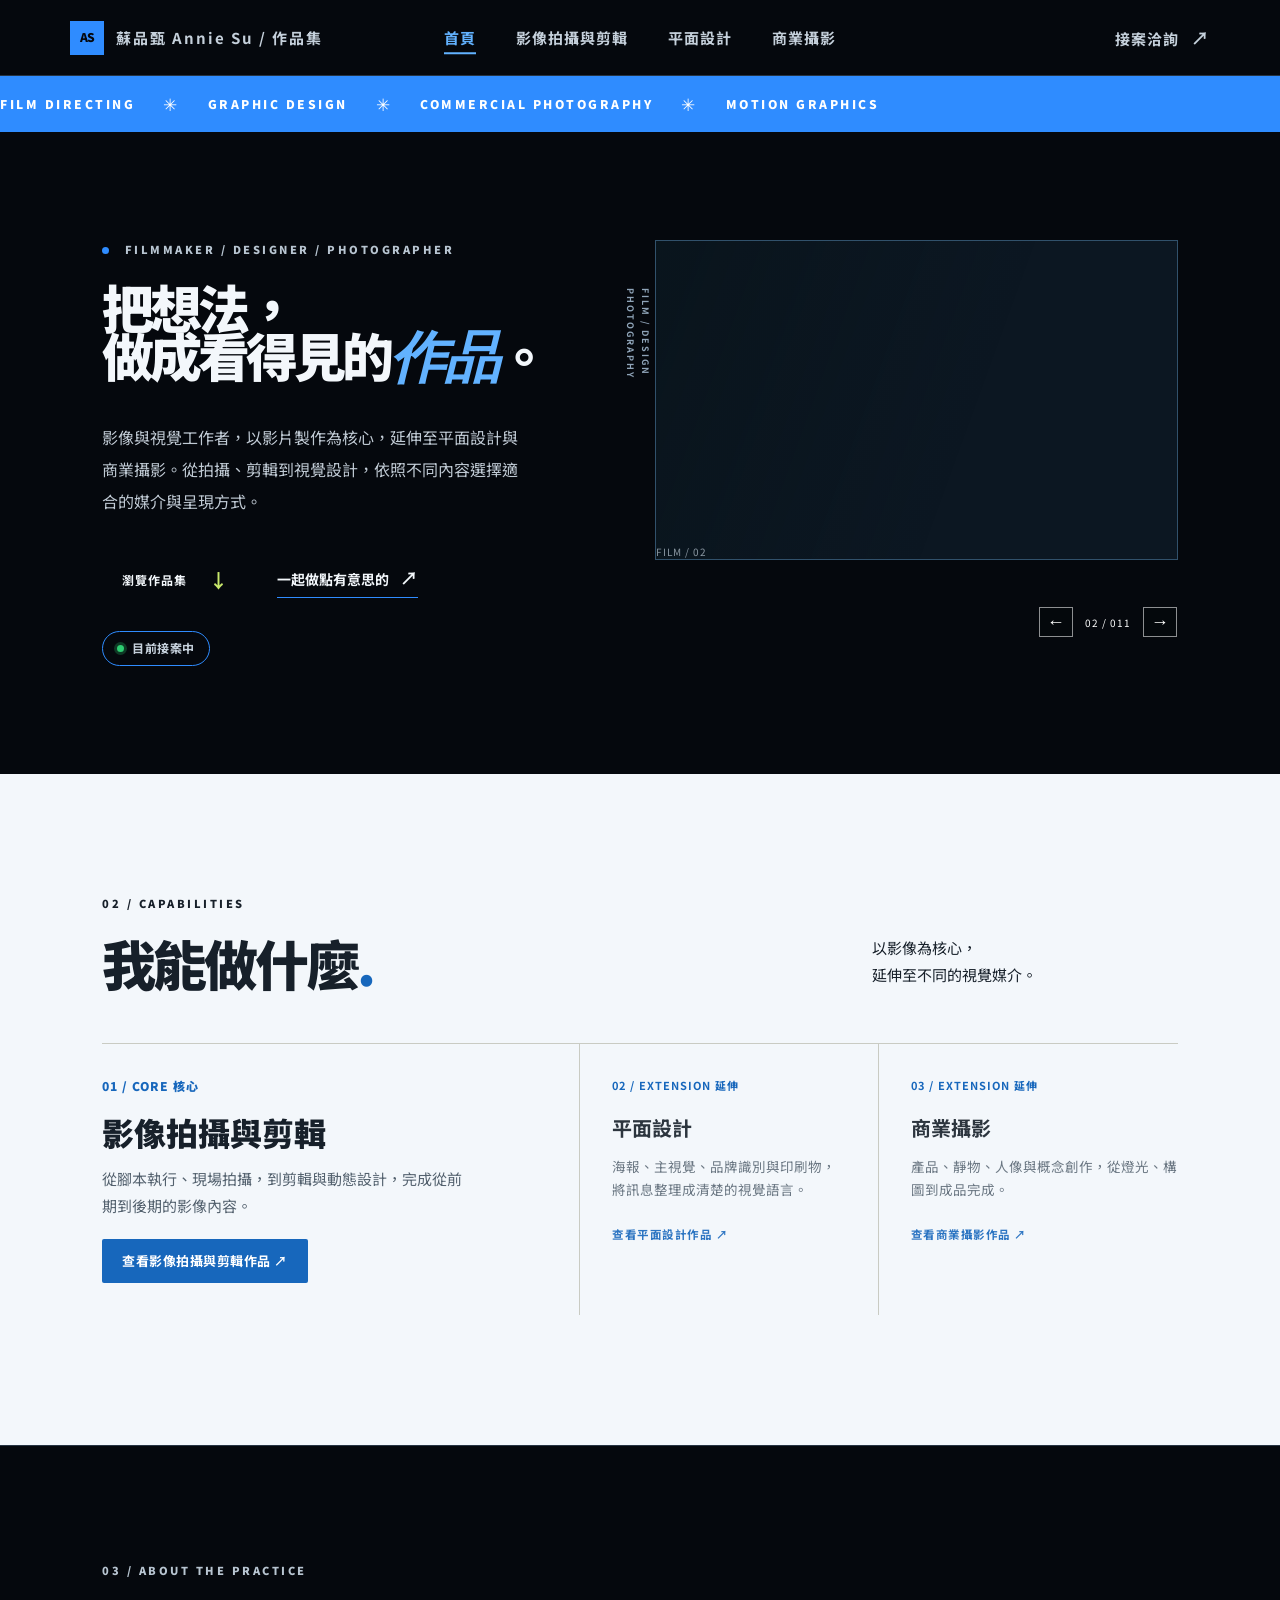
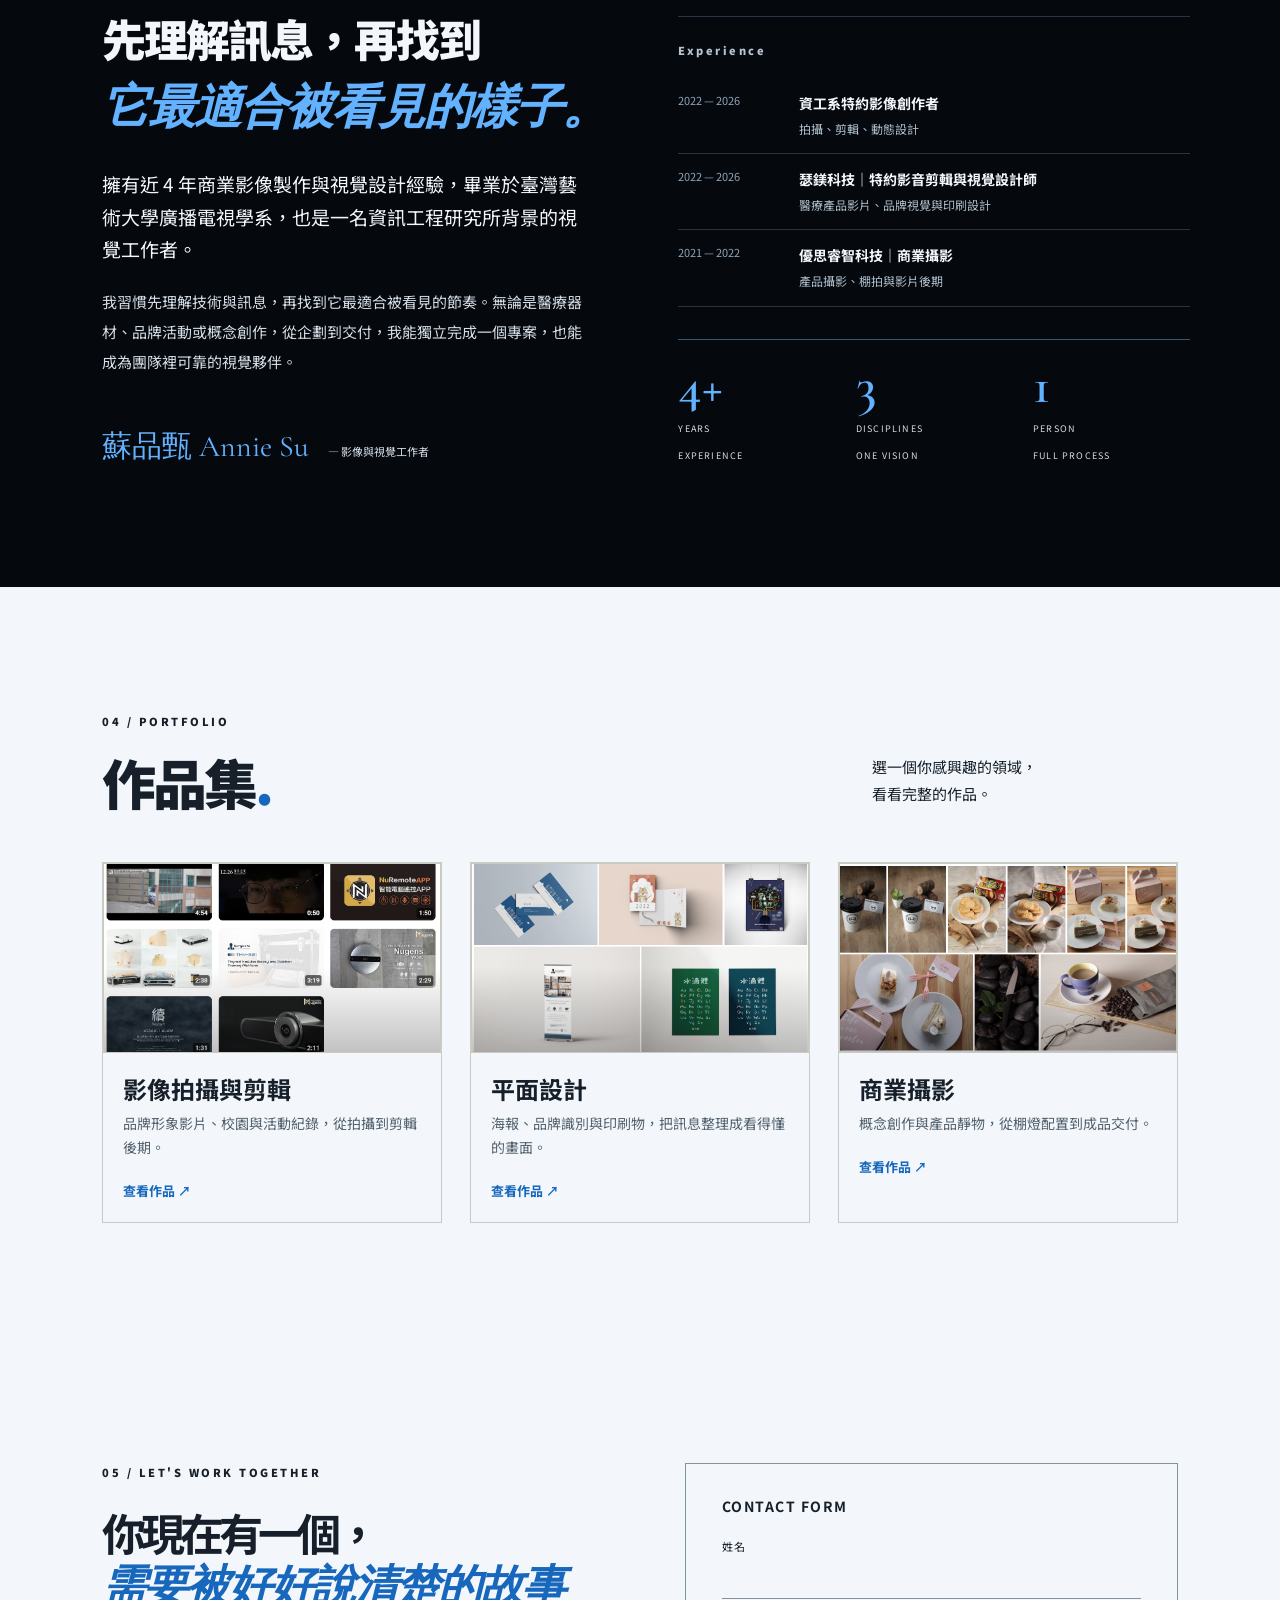
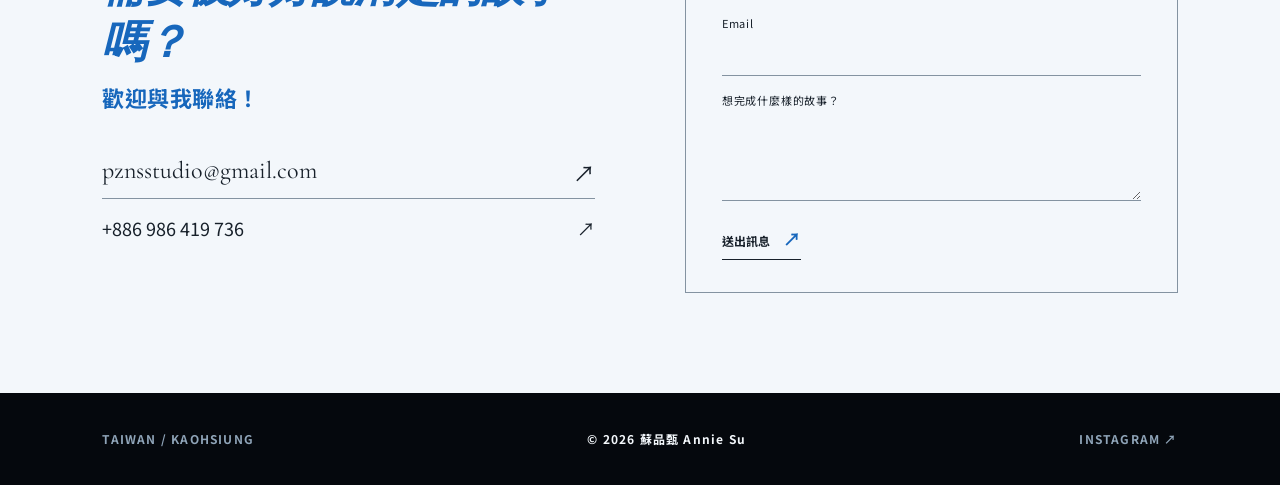
==== commit be99785d: "UpdateWork" ====
--- a/index.html
+++ b/index.html
@@ -233,7 +233,7 @@
     <span>TAIWAN / KAOHSIUNG</span>
     <span>© 2026 蘇品甄 Annie Su</span>
     <span><a href="https://www.instagram.com/pinzhenshots?stkn=MTA5cXdkYWlyOXZ6aw==" target="_blank"
-        rel="noopener noreferrer">INSTAGRAM ↗</a> &nbsp; YOUTUBE ↗</span>
+        rel="noopener noreferrer">INSTAGRAM ↗</a></span>
   </footer>
   <script src="script.js"></script>
   <script src="site.js"></script>
--- a/site.css
+++ b/site.css
@@ -74,8 +74,8 @@
 .hero-carousel-status{font:10px var(--sans);letter-spacing:1px}
 
 /* Marquee */
-.marquee{background:#2f8cff;border-color:#2f8cff;color:#05080d;overflow:hidden}
-.marquee-track{background:transparent;color:#05080d;animation:marqueeScrollOnce 24s linear infinite;white-space:nowrap}
+.marquee{background:#2f8cff;border-color:#2f8cff;color:#fff;overflow:hidden}
+.marquee-track{background:transparent;color:#fff;animation:marqueeScrollOnce 24s linear infinite;white-space:nowrap}
 @keyframes marqueeScrollOnce{from{transform:translateX(100vw)}to{transform:translateX(-100%)}}
 
 /* Section heading sizing (services / work / portfolio) */
@@ -268,3 +268,38 @@
   .nav-dropdown a{padding:14px 6vw 14px 10vw;border-top:1px solid #263443;font-size:13px}
   .contact-bottom{padding-top:28px;padding-bottom:28px}
 }
+
+/* Lightbox (photography page): image drawn as a background so it isn't a savable <img> */
+[data-lightbox] .project-media{cursor:zoom-in}
+[data-lightbox] img{-webkit-user-drag:none;user-select:none;-webkit-touch-callout:none}
+.lightbox{position:fixed;inset:0;z-index:1000;display:none;background:rgba(10,14,13,.7);-webkit-backdrop-filter:blur(14px);backdrop-filter:blur(14px);cursor:zoom-out}
+.lightbox.open{display:block}
+.lightbox-img{position:absolute;left:50%;top:50%;transform:translate(-50%,-50%);background:center/100% 100% no-repeat}
+.lightbox-close{position:absolute;top:16px;right:22px;border:0;background:none;color:#fff;font-size:34px;line-height:1;cursor:pointer}
+
+/* Photography grid: justified rows (equal row height, widths follow each photo's ratio), no cropping */
+.photo-grid{display:flex;flex-wrap:wrap;justify-content:center;gap:10px;grid-template-columns:none}
+.photo-grid .project-card.last-row{flex-grow:0}
+.photo-grid .project-card{--r:1.5;flex:calc(var(--r)*100) 1 calc(var(--r)*340px);margin:0!important;min-width:0}
+.photo-grid .project-meta{display:none}
+.photo-grid .project-media{aspect-ratio:auto;border:0;background:transparent}
+.photo-grid .project-media img{display:block;width:100%;height:auto;filter:none;transform:none}
+.photo-grid .project-media:hover img{transform:none;filter:none}
+.photo-grid .project-media:after{display:none}
+.photo-grid .row-break{flex:0 0 100%;height:0;margin-top:-10px}
+@media(max-width:600px){.photo-grid .project-card{flex-basis:calc(var(--r)*190px)}.photo-grid .row-break{display:none}}
+.lightbox-nav{position:absolute;top:50%;transform:translateY(-50%);border:0;background:none;color:#fff;font-size:56px;line-height:1;padding:12px 18px;cursor:pointer;opacity:.75}
+.lightbox-nav:hover{opacity:1}
+.lightbox-prev{left:10px}
+.lightbox-next{right:10px}
+
+/* Photography hero: full-bleed photo background at the page width; copy sits in the empty dark band at the top */
+.hero-photo{height:min(66.667vw,72vh);min-height:0;display:flex;align-items:center;justify-content:flex-end;padding-top:0;padding-bottom:0;padding-right:4vw;background:url("photography/concept-portrait-01.jpg") left 4vw top -6vh/contain no-repeat #000}
+.hero-photo .hero-copy{width:max(300px,calc(100vw - min(100vw,108vh) - 14vw));text-align:left;display:flex;flex-direction:column;align-items:flex-start}
+.hero-photo .eyebrow{color:#aeb7c0;margin-bottom:14px}
+.hero-photo h1{color:#fff;font-size:clamp(28px,3vw,46px);margin-bottom:18px}
+.hero-photo h1 em{color:#62b2ff}
+.hero-photo .hero-intro{color:#c8d1da;margin-bottom:22px}
+.hero-photo .text-link{color:#fff;border-color:#fff}
+.hero-photo .hero-status{color:#fff;border-color:#2f8cff;margin-top:16px}
+@media(max-width:820px){.hero-photo{height:auto;flex-direction:column;align-items:stretch;justify-content:flex-start;padding:0;background:#000}.hero-photo::before{content:'';display:block;width:100%;aspect-ratio:3/2;background:url("photography/concept-portrait-01.jpg") center/contain no-repeat}.hero-photo .hero-copy{width:100%;padding:24px 6vw 40px;background:none}}
